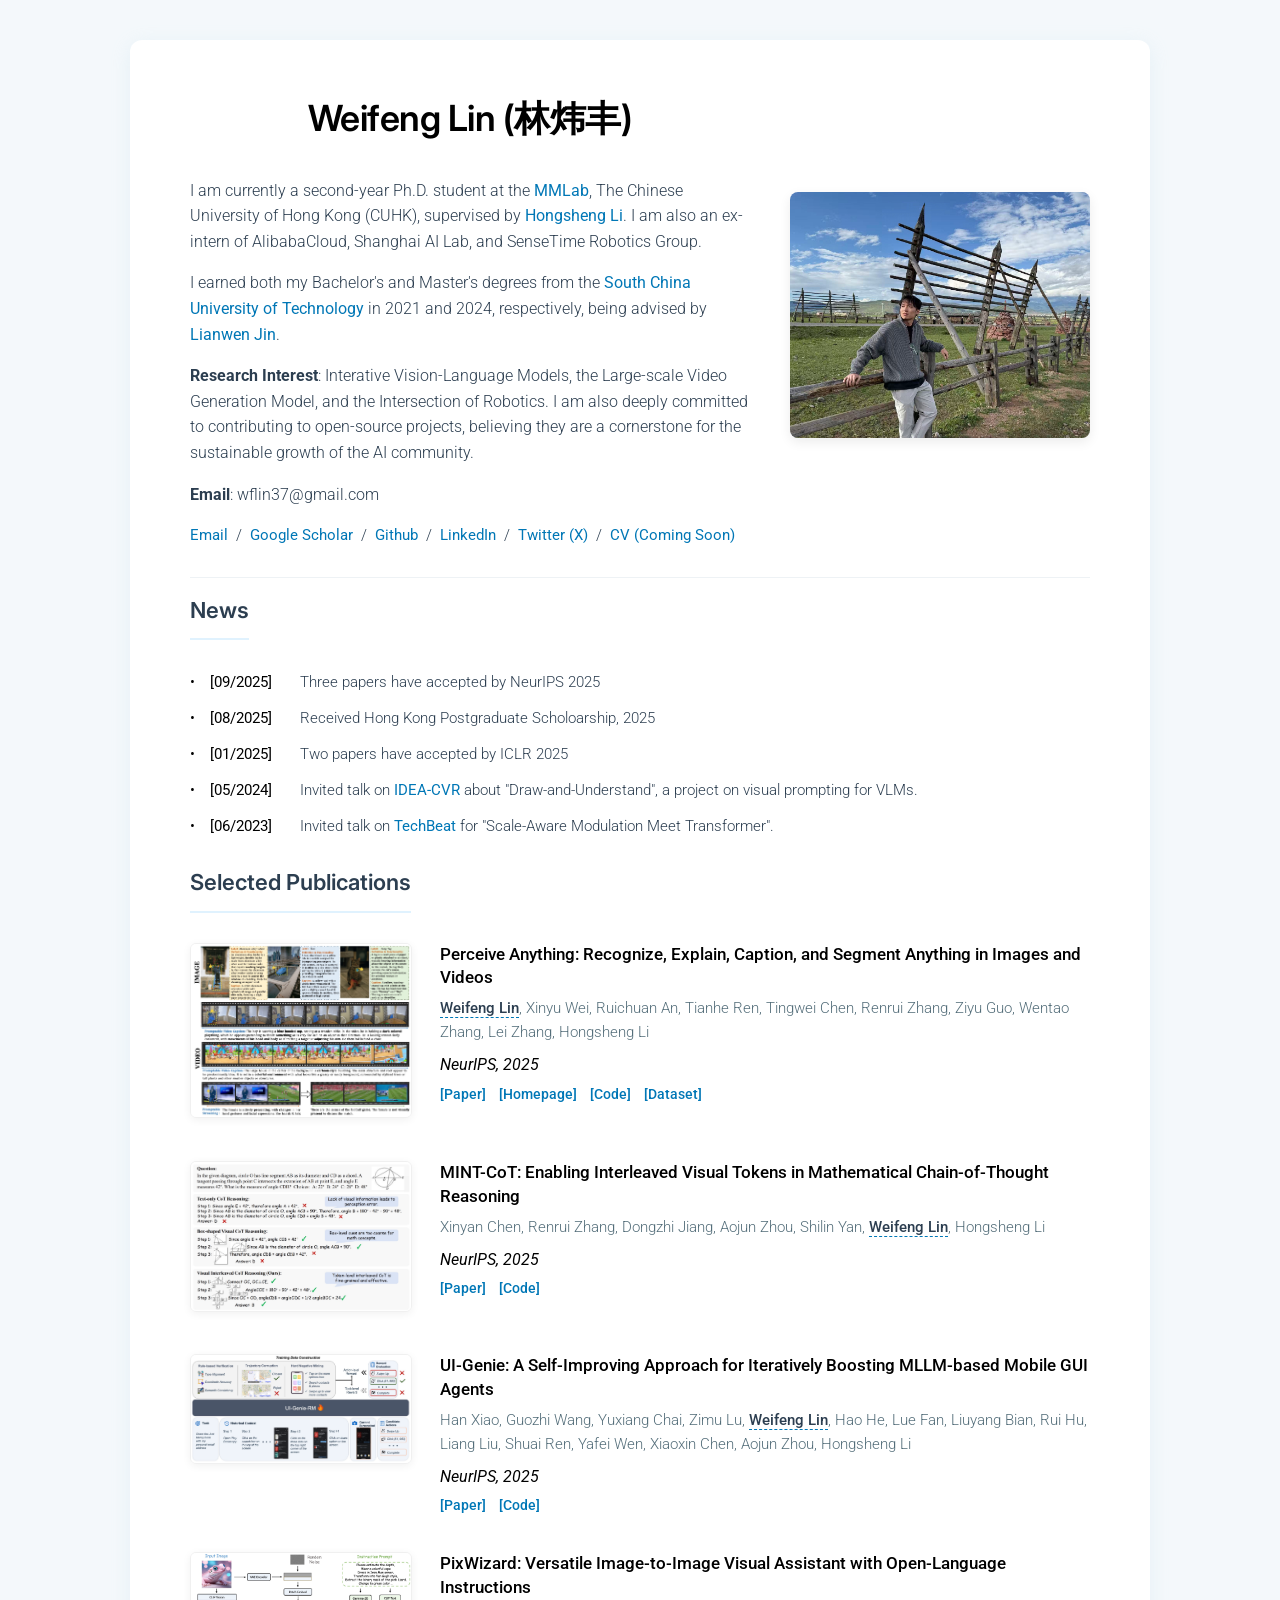
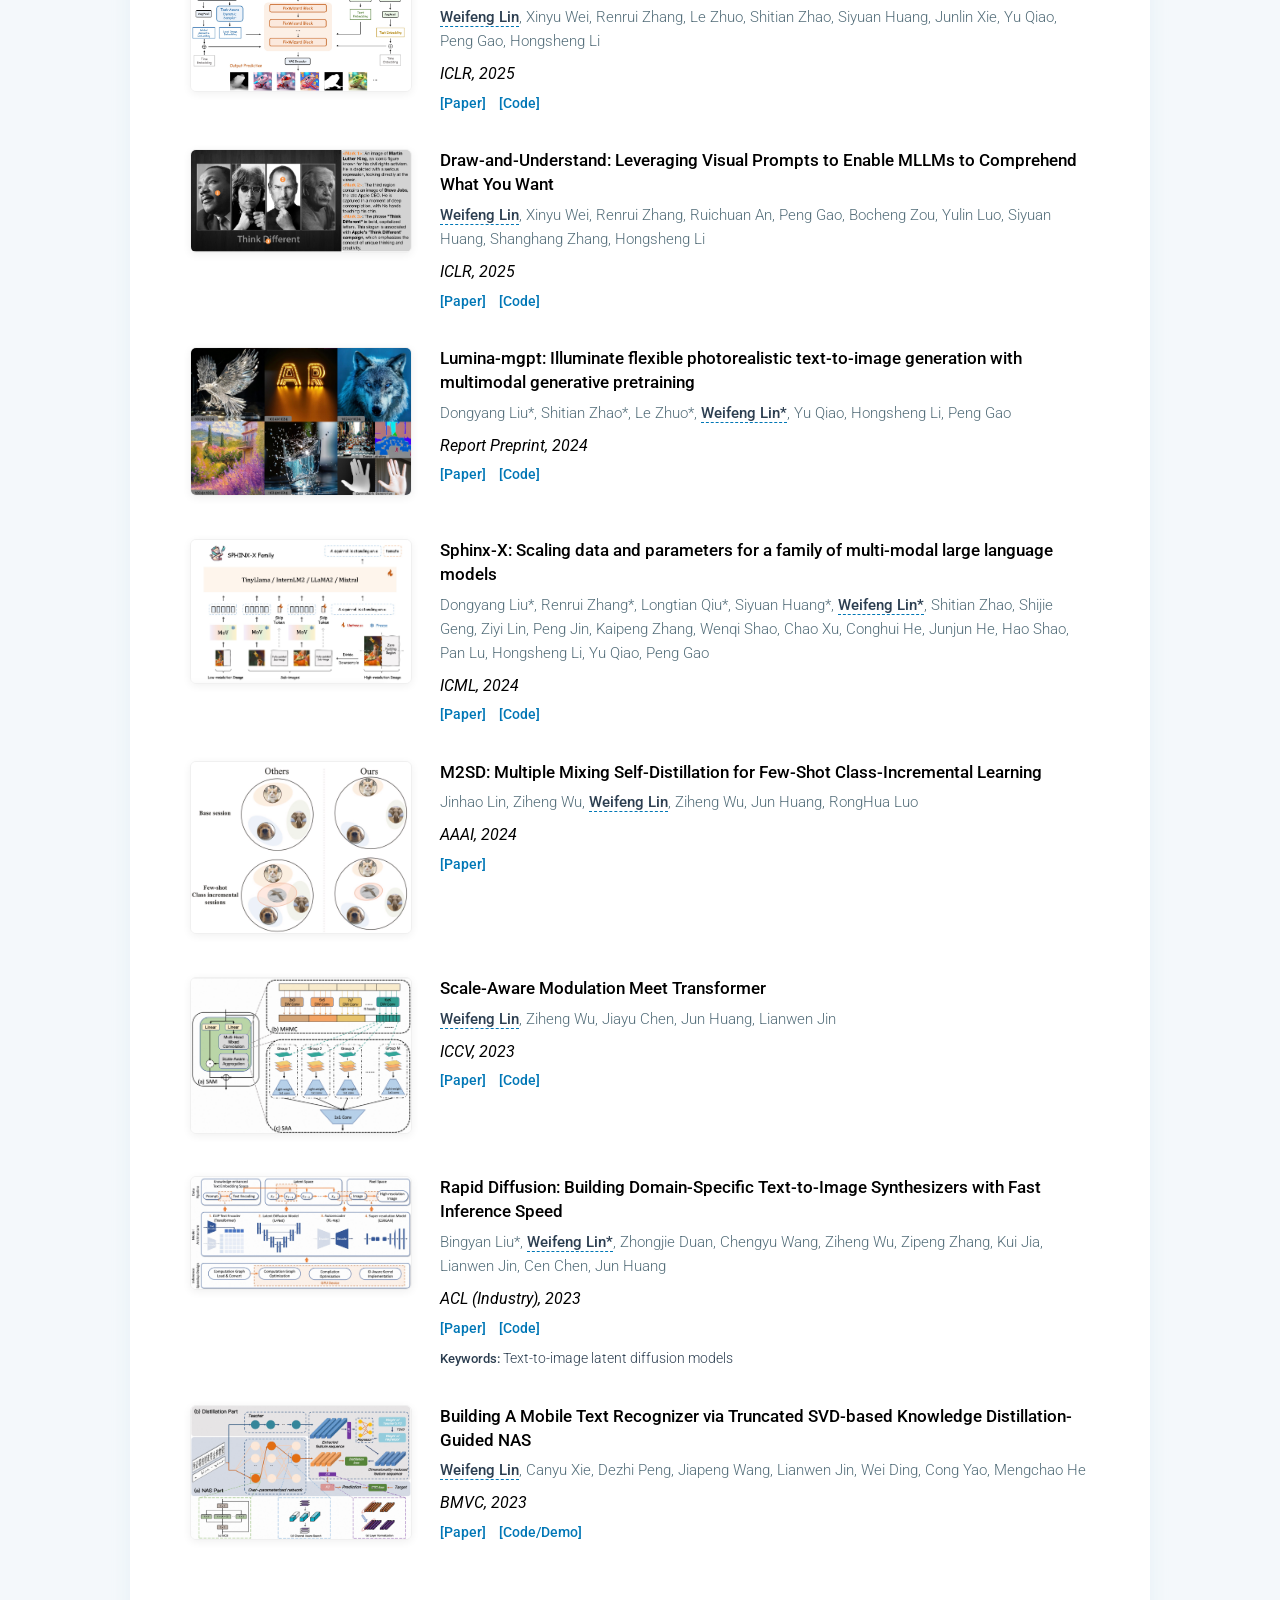
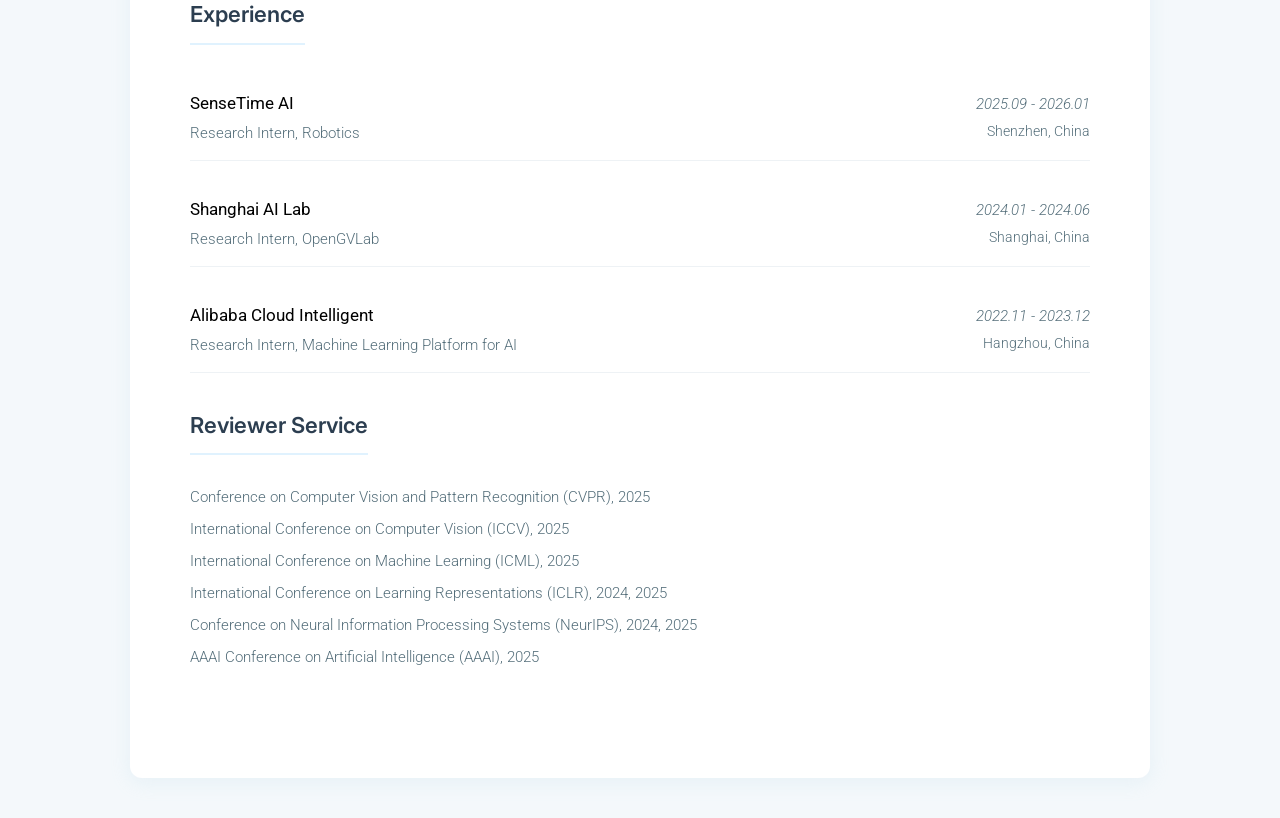
==== index.html @ 8c9ad5ca "Update index.html" ====
<!DOCTYPE html>
<html lang="en">
<head>
  <meta http-equiv="Content-Type" content="text/html; charset=UTF-8">
  <title>Weifeng Lin | Home</title>
  
  <meta name="viewport" content="width=device-width, initial-scale=1.0">
  <meta name="description" content="Weifeng Lin's Homepage">
  
  <link rel="preconnect" href="https://fonts.googleapis.com">
  <link rel="preconnect" href="https://fonts.gstatic.com" crossorigin>
  <link href="https://fonts.googleapis.com/css2?family=Inter:wght@400;500;600&family=Roboto:wght@300;400;500;700&display=swap" rel="stylesheet">

  <style type="text/css">
    :root {
      --bg-color: #f4f8fb;        /* 极淡的蓝灰色背景，像淡淡的云 */
      --card-bg: #ffffff;         /* 纯白内容卡片 */
      --text-main: #2c3e50;       /* 深蓝灰，比纯黑更自然 */
      --text-secondary: #546e7a;  /* 次级文字颜色 */
      --accent-color: #0077b6;    /* 天蓝色，用于链接和强调 */
      --accent-hover: #023e8a;    /* 深海蓝，用于悬停 */
      --shadow-light: 0 4px 20px rgba(173, 216, 230, 0.2); /* 淡淡的蓝色阴影 */
    }

    /* --- 基础重置 --- */
    body {
      font-family: 'Roboto', sans-serif;
      background-color: var(--bg-color);
      color: var(--text-main);
      margin: 0;
      padding: 40px 20px;
      line-height: 1.6;
      font-size: 16px;
      font-weight: 300;
    }

    a {
      color: var(--accent-color);
      text-decoration: none;
      transition: color 0.2s ease;
      font-weight: 400;
    }

    a:hover {
      color: var(--accent-hover);
      text-decoration: underline;
    }

    /* --- 容器 --- */
    .container {
      max-width: 900px;
      margin: 0 auto;
      background-color: var(--card-bg);
      padding: 50px 60px;
      border-radius: 12px;
      box-shadow: var(--shadow-light);
    }

    /* --- 头部简介 (Profile) --- */
    .profile-section {
      display: flex;
      align-items: center;
      gap: 40px;
      margin-bottom: 0px;
      border-bottom: 1px solid #eef2f5;
      padding-bottom: 30px;
    }

    .profile-text {
      flex: 1;
    }

    .name-title {
      font-family: 'Inter', sans-serif;
      font-size: 36px;
      font-weight: 600;
      color: #000;
      margin-bottom: 10px;
      letter-spacing: -0.5px;
    }

    .profile-photo-container {
      width: 300px;
      flex-shrink: 0;
    }

    .profile-photo {
      width: 100%;
      border-radius: 8px; /* 轻微圆角 */
      box-shadow: 0 4px 12px rgba(0,0,0,0.08);
      transition: transform 0.3s ease;
    }

    .profile-photo:hover {
      transform: scale(1.02);
    }

    .contact-links {
      margin-top: 15px;
      font-size: 15px;
    }

    /* --- 章节标题 --- */
    .section-title {
      font-family: 'Inter', sans-serif;
      font-size: 22px;
      font-weight: 600;
      color: var(--text-main);
      margin-top: 15px;
      margin-bottom: 30px;
      padding-bottom: 10px;
      border-bottom: 2px solid #e0f2fe; /* 浅蓝色下划线 */
      display: inline-block;
    }

    /* --- 论文列表样式 --- */
    .paper-item {
      display: flex;
      gap: 30px;
      margin-bottom: 35px;
      animation: fadeIn 0.8s ease;
    }

    .paper-img-container {
      width: 220px;
      flex-shrink: 0;
      position: relative;
    }

    .paper-img {
      width: 100%;
      border-radius: 6px;
      box-shadow: 0 2px 8px rgba(0,0,0,0.06);
      transition: transform 0.2s ease, box-shadow 0.2s ease;
      border: 1px solid #f0f0f0;
    }

    .paper-item:hover .paper-img {
      transform: translateY(-3px);
      box-shadow: 0 6px 15px rgba(0,119,182, 0.15); /* 悬停时泛起蓝光 */
    }

    .paper-text {
      flex: 1;
    }

    .paper-title {
      font-size: 17px;
      font-weight: 500;
      color: #000;
      display: block;
      line-height: 1.4;
      margin-bottom: 6px;
    }
    
    .paper-title:hover {
      color: var(--accent-color);
      text-decoration: none;
    }

    .authors {
      font-size: 15px;
      color: var(--text-secondary);
      margin-bottom: 8px;
    }

    .me {
      font-weight: 500;
      color: var(--text-main);
      border-bottom: 1px dashed var(--accent-color);
    }

    .venue {
      font-style: italic;
      color: #000;
      font-weight: 400;
    }

    .tag-row {
      margin-top: 8px;
      font-size: 14px;
    }

    .links-row {
      margin-top: 5px;
      font-size: 14px;
    }
    
    .links-row a {
        margin-right: 10px;
        font-weight: 500;
    }

    .keyword-label {
      font-weight: 500;
      color: var(--text-main);
      font-size: 13px;
    }

    /* --- Experience 板块样式 --- */
    .experience-item {
      display: flex;
      justify-content: space-between;
      align-items: center;
      margin-bottom: 20px;
      padding: 15px 0;
      border-bottom: 1px solid #eef2f5;
      animation: fadeIn 0.8s ease;
    }

    .experience-item:last-of-type {
      border-bottom: none;
    }

    .experience-left {
      flex: 1;
    }

    .experience-title {
      font-size: 17px;
      font-weight: 600;
      color: #000;
      margin-bottom: 4px;
    }

    .experience-title a {
      color: #000;
      text-decoration: none;
      transition: color 0.2s ease;
    }

    .experience-title a:hover {
      color: var(--accent-color);
    }

    .experience-content {
      font-size: 15px;
      color: var(--text-secondary);
    }

    .experience-right {
      text-align: right;
      white-space: nowrap;
      margin-left: 20px;
    }

    .experience-time {
      font-size: 15px;
      color: var(--text-secondary);
      font-style: italic;
      margin-bottom: 4px;
    }

    .experience-location {
      font-size: 14px;
      color: var(--text-secondary);
    }

    /* --- Reviewer Service 板块样式 --- */
    .reviewer-item {
      font-size: 15px;
      color: var(--text-secondary);
      margin-bottom: 8px;
      line-height: 1.6;
    }

    /* --- News 板块样式 --- */
    .news-list {
      list-style: none; /* 去掉默认样式 */
      padding-left: 0;
      margin: 0;
    }
    
    .news-item {
      display: flex;
      margin-bottom: 12px;
      font-size: 15px;
      padding-left: 20px;
      position: relative;
    }
    
    .news-item::before {
      content: "•";
      position: absolute;
      left: 0;
      color: #000;
    }

    .news-date {
      font-weight: 400;
      color: #000;
      min-width: 90px;
      flex-shrink: 0;
    }
    
    .news-content {
      color: var(--text-main);
    }

    /* --- 移动端适配 --- */
    @media (max-width: 768px) {
      body { padding: 10px; }
      .container { padding: 30px 20px; }
      .profile-section { flex-direction: column-reverse; text-align: center; }
      .profile-photo-container { width: 160px; margin: 0 auto; }
      .paper-item { flex-direction: column; gap: 15px; }
      .paper-img-container { width: 100%; max-width: 300px; }
    }

    /* --- 简单的淡入动画 --- */
    @keyframes fadeIn {
      from { opacity: 0; transform: translateY(10px); }
      to { opacity: 1; transform: translateY(0); }
    }

    /* Clustrmaps 居中 */
    .map-container {
      margin-top: 60px;
      text-align: center;
      opacity: 0.8;
      filter: grayscale(20%);
      transition: filter 0.3s;
    }
    .map-container:hover {
      filter: grayscale(0%);
    }
  </style>
</head>

<body>

<div class="container">

  <div class="profile-section">
    <div class="profile-text">
      <div style="text-align: center; margin-bottom: 30px;">
        <div class="name-title">Weifeng Lin (林炜丰)</div>
      </div>
      <p>
        I am currently a second-year Ph.D. student at the <a href="http://mmlab.ie.cuhk.edu.hk/">MMLab</a>, The Chinese University of Hong Kong (CUHK), supervised by <a href="https://www.ee.cuhk.edu.hk/~hsli/">Hongsheng Li</a>. I am also an ex-intern of AlibabaCloud, Shanghai AI Lab, and SenseTime Robotics Group. 
      </p>
      <p>
        I earned both my Bachelor's and Master's degrees from the <a href="https://www.scut.edu.cn/en//">South China University of Technology</a> in 2021 and 2024, respectively, being advised by <a href="http://www.dlvc-lab.net/lianwen/">Lianwen Jin</a>.
      </p>
      <p>
        <b>Research Interest</b>: Interative Vision-Language Models, the Large-scale Video Generation Model, and the Intersection of Robotics.
        I am also deeply committed to contributing to open-source projects, believing they are a cornerstone for the sustainable growth of the AI community.
      </p>

      <p>
        <b>Email</b>: wflin37@gmail.com
      </p>
      
      <div class="contact-links">
        <a href="mailto:wflin37@gmail.com">Email</a> &nbsp;/&nbsp;
        <a href="https://scholar.google.com/citations?user=8iCZxIAAAAAJ">Google Scholar</a> &nbsp;/&nbsp;
        <a href="https://github.com/Afeng-x">Github</a> &nbsp;/&nbsp;
        <a href="https://www.linkedin.com/in/weifeng-lin-1a76783a8/">LinkedIn</a> &nbsp;/&nbsp;
        <a href="https://x.com/WeifengLin_07">Twitter (X)</a> &nbsp;/&nbsp;
        <a href="#">CV (Coming Soon)</a>
      </div>
    </div>
    
    <div class="profile-photo-container">
      <img src="images/avater.jpg" alt="Weifeng Lin" class="profile-photo">
    </div>
  </div>


  <div class="section-title">News</div>
  
  <ul class="news-list">
    <li class="news-item">
      <span class="news-date">[09/2025]</span>
      <span class="news-content">Three papers have accepted by NeurIPS 2025</span>
    </li>
    <li class="news-item">
      <span class="news-date">[08/2025]</span>
      <span class="news-content">Received Hong Kong Postgraduate Scholoarship, 2025</span>
    </li>
    <li class="news-item">
      <span class="news-date">[01/2025]</span>
      <span class="news-content">Two papers have accepted by ICLR 2025</span>
    </li>
    <li class="news-item">
      <span class="news-date">[05/2024]</span>
      <span class="news-content">Invited talk on <a href="https://www.idea.edu.cn/">IDEA-CVR</a> about "Draw-and-Understand", a project on visual prompting for VLMs.</span>
    </li>
    <li class="news-item">
      <span class="news-date">[06/2023]</span>
      <span class="news-content">Invited talk on <a href="https://www.techbeat.net/">TechBeat</a> for "Scale-Aware Modulation Meet Transformer".</span>
    </li>
  </ul>

  <div class="section-title">Selected Publications</div>

  <div class="paper-item">
    <div class="paper-img-container">
      <img src="images/pam.jpg" alt="PAM" class="paper-img">
    </div>
    <div class="paper-text">
      <a href="https://arxiv.org/abs/2506.05302" class="paper-title">Perceive Anything: Recognize, Explain, Caption, and Segment Anything in Images and Videos</a>
      <div class="authors">
        <span class="me">Weifeng Lin</span>, Xinyu Wei, Ruichuan An, Tianhe Ren, Tingwei Chen, Renrui Zhang, Ziyu Guo, Wentao Zhang, Lei Zhang, Hongsheng Li
      </div>
      <div class="venue">NeurIPS, 2025</div>
      <div class="links-row">
        <a href="https://arxiv.org/abs/2506.05302">[Paper]</a>
        <a href="https://perceive-anything.github.io/">[Homepage]</a>
        <a href="https://github.com/Perceive-Anything/PAM">[Code]</a>
        <a href="https://huggingface.co/datasets/Perceive-Anything/PAM-data">[Dataset]</a>
      </div>
    </div>
  </div>

  <div class="paper-item">
    <div class="paper-img-container">
      <img src="images/mini-cot.jpg" alt="MINT-CoT" class="paper-img">
    </div>
    <div class="paper-text">
      <a href="https://arxiv.org/pdf/2506.05331" class="paper-title">MINT-CoT: Enabling Interleaved Visual Tokens in Mathematical Chain-of-Thought Reasoning</a>
      <div class="authors">
        Xinyan Chen, Renrui Zhang, Dongzhi Jiang, Aojun Zhou, Shilin Yan, <span class="me">Weifeng Lin</span>, Hongsheng Li
      </div>
      <div class="venue">NeurIPS, 2025</div>
      <div class="links-row">
        <a href="https://arxiv.org/pdf/2506.05331">[Paper]</a>
        <a href="https://github.com/xinyan-cxy/MINT-CoT">[Code]</a>
      </div>
    </div>
  </div>

  <div class="paper-item">
    <div class="paper-img-container">
      <img src="images/ui-genie.jpg" alt="UI-Genie" class="paper-img">
    </div>
    <div class="paper-text">
      <a href="https://arxiv.org/pdf/2505.21496" class="paper-title">UI-Genie: A Self-Improving Approach for Iteratively Boosting MLLM-based Mobile GUI Agents</a>
      <div class="authors">
        Han Xiao, Guozhi Wang, Yuxiang Chai, Zimu Lu, <span class="me">Weifeng Lin</span>, Hao He, Lue Fan, Liuyang Bian, Rui Hu, Liang Liu, Shuai Ren, Yafei Wen, Xiaoxin Chen, Aojun Zhou, Hongsheng Li
      </div>
      <div class="venue">NeurIPS, 2025</div>
      <div class="links-row">
        <a href="https://arxiv.org/pdf/2505.21496">[Paper]</a>
        <a href="https://github.com/Euphoria16/UI-Genie">[Code]</a>
      </div>
    </div>
  </div>

  <div class="paper-item">
    <div class="paper-img-container">
      <img src="images/pixwizard.jpg" alt="PixWizard" class="paper-img">
    </div>
    <div class="paper-text">
      <a href="https://arxiv.org/abs/2409.15278" class="paper-title">PixWizard: Versatile Image-to-Image Visual Assistant with Open-Language Instructions</a>
      <div class="authors">
        <span class="me">Weifeng Lin</span>, Xinyu Wei, Renrui Zhang, Le Zhuo, Shitian Zhao, Siyuan Huang, Junlin Xie, Yu Qiao, Peng Gao, Hongsheng Li
      </div>
      <div class="venue">ICLR, 2025</div>
      <div class="links-row">
        <a href="https://arxiv.org/abs/2409.15278">[Paper]</a>
        <a href="https://github.com/AFeng-x/PixWizard">[Code]</a>
      </div>
      <!-- <div class="tag-row">
        <span class="keyword-label">Keywords:</span> Image Generation, Image-to-Image, Visual Assistant
      </div> -->
    </div>
  </div>

  <div class="paper-item">
    <div class="paper-img-container">
      <img src="images/DnU.png" alt="Draw-and-Understand" class="paper-img">
    </div>
    <div class="paper-text">
      <a href="https://arxiv.org/abs/2403.20271" class="paper-title">Draw-and-Understand: Leveraging Visual Prompts to Enable MLLMs to Comprehend What You Want</a>
      <div class="authors">
        <span class="me">Weifeng Lin</span>, Xinyu Wei, Renrui Zhang, Ruichuan An, Peng Gao, Bocheng Zou, Yulin Luo, Siyuan Huang, Shanghang Zhang, Hongsheng Li
      </div>
      <div class="venue">ICLR, 2025</div>
      <div class="links-row">
        <a href="https://arxiv.org/abs/2403.20271">[Paper]</a>
        <a href="https://github.com/AFeng-x/Draw-and-Understand">[Code]</a>
      </div>
      <!-- <div class="tag-row">
        <span class="keyword-label">Keywords:</span> MLLM, Visual prompts
      </div> -->
    </div>
  </div>

  <div class="paper-item">
    <div class="paper-img-container">
      <img src="images/mGPT.jpg" alt="Lumina-mGPT" class="paper-img">
    </div>
    <div class="paper-text">
      <a href="https://arxiv.org/abs/2408.02657" class="paper-title">Lumina-mgpt: Illuminate flexible photorealistic text-to-image generation with multimodal generative pretraining</a>
      <div class="authors">
        Dongyang Liu*, Shitian Zhao*, Le Zhuo*, <span class="me">Weifeng Lin*</span>, Yu Qiao, Hongsheng Li, Peng Gao
      </div>
      <div class="venue">Report Preprint, 2024</div>
      <div class="links-row">
        <a href="https://arxiv.org/abs/2408.02657">[Paper]</a>
        <a href="https://github.com/Alpha-VLLM/Lumina-mGPT">[Code]</a>
      </div>
    </div>
  </div>

  <div class="paper-item">
    <div class="paper-img-container">
      <img src="images/sphinx.jpg" alt="Sphinx-x" class="paper-img">
    </div>
    <div class="paper-text">
      <a href="#" class="paper-title">Sphinx-X: Scaling data and parameters for a family of multi-modal large language models</a>
      <div class="authors">
        Dongyang Liu*, Renrui Zhang*, Longtian Qiu*, Siyuan Huang*, <span class="me">Weifeng Lin*</span>, Shitian Zhao, Shijie Geng, Ziyi Lin, Peng Jin, Kaipeng Zhang, Wenqi Shao, Chao Xu, Conghui He, Junjun He, Hao Shao, Pan Lu, Hongsheng Li, Yu Qiao, Peng Gao
      </div>
      <div class="venue">ICML, 2024</div>
      <div class="links-row">
        <a href="https://arxiv.org/pdf/2402.05935">[Paper]</a>
        <a href="https://github.com/Alpha-VLLM/LLaMA2-Accessory">[Code]</a>
      </div>
    </div>
  </div>

  <div class="paper-item">
    <div class="paper-img-container">
      <img src="images/M2SD.jpg" alt="M2SD" class="paper-img">
    </div>
    <div class="paper-text">
      <a href="https://ojs.aaai.org/index.php/AAAI/article/view/28129" class="paper-title">M2SD: Multiple Mixing Self-Distillation for Few-Shot Class-Incremental Learning</a>
      <div class="authors">
        Jinhao Lin, Ziheng Wu, <span class="me">Weifeng Lin</span>, Ziheng Wu, Jun Huang, RongHua Luo
      </div>
      <div class="venue">AAAI, 2024</div>
      <div class="links-row">
        <a href="https://ojs.aaai.org/index.php/AAAI/article/view/28129">[Paper]</a>
      </div>
    </div>
  </div>

  <div class="paper-item">
    <div class="paper-img-container">
      <img src="images/smt.jpg" alt="SMT" class="paper-img">
    </div>
    <div class="paper-text">
      <a href="https://arxiv.org/abs/2307.08579" class="paper-title">Scale-Aware Modulation Meet Transformer</a>
      <div class="authors">
        <span class="me">Weifeng Lin</span>, Ziheng Wu, Jiayu Chen, Jun Huang, Lianwen Jin
      </div>
      <div class="venue">ICCV, 2023</div>
      <div class="links-row">
        <a href="https://arxiv.org/abs/2307.08579">[Paper]</a>
        <a href="https://github.com/AFeng-x/SMT">[Code]</a>
      </div>
    </div>
  </div>


  <div class="paper-item">
    <div class="paper-img-container">
      <img src="images/rapid_diff.jpg" alt="Rapid Diffusion" class="paper-img">
    </div>
    <div class="paper-text">
      <a href="https://aclanthology.org/2023.acl-industry.28.pdf" class="paper-title">Rapid Diffusion: Building Domain-Specific Text-to-Image Synthesizers with Fast Inference Speed</a>
      <div class="authors">
        Bingyan Liu*, <span class="me">Weifeng Lin*</span>, Zhongjie Duan, Chengyu Wang, Ziheng Wu, Zipeng Zhang, Kui Jia, Lianwen Jin, Cen Chen, Jun Huang
      </div>
      <div class="venue">ACL (Industry), 2023</div>
      <div class="links-row">
        <a href="https://aclanthology.org/2023.acl-industry.28.pdf">[Paper]</a>
        <a href="https://github.com/alibaba/EasyNLP">[Code]</a>
      </div>
      <div class="tag-row">
        <span class="keyword-label">Keywords:</span> Text-to-image latent diffusion models
      </div>
    </div>
  </div>

  <div class="paper-item">
    <div class="paper-img-container">
      <img src="images/mobile-NAS.jpg" alt="Mobile NAS" class="paper-img">
    </div>
    <div class="paper-text">
      <a href="https://papers.bmvc2023.org/0375.pdf" class="paper-title">Building A Mobile Text Recognizer via Truncated SVD-based Knowledge Distillation-Guided NAS</a>
      <div class="authors">
        <span class="me">Weifeng Lin</span>, Canyu Xie, Dezhi Peng, Jiapeng Wang, Lianwen Jin, Wei Ding, Cong Yao, Mengchao He
      </div>
      <div class="venue">BMVC, 2023</div>
      <div class="links-row">
        <a href="https://papers.bmvc2023.org/0375.pdf">[Paper]</a>
        <a href="https://github.com/AlibabaResearch/AdvancedLiterateMachinery/tree/main/OCR/LiteWeightOCR">[Code/Demo]</a>
      </div>
    </div>
  </div>


  <div class="section-title">Experience</div>

  <div class="experience-item">
    <div class="experience-left">
      <div class="experience-title">
        <a href="http://opengvlab.shlab.org.cn/">SenseTime AI</a>
      </div>
      <div class="experience-content">Research Intern, Robotics</div>
    </div>
    <div class="experience-right">
      <div class="experience-time">2025.09 - 2026.01</div>
      <div class="experience-location">Shenzhen, China</div>
    </div>
  </div>

  <div class="experience-item">
    <div class="experience-left">
      <div class="experience-title">
        <a href="http://opengvlab.shlab.org.cn/">Shanghai AI Lab</a>
      </div>
      <div class="experience-content">Research Intern, OpenGVLab</div>
    </div>
    <div class="experience-right">
      <div class="experience-time">2024.01 - 2024.06</div>
      <div class="experience-location">Shanghai, China</div>
    </div>
  </div>

  <div class="experience-item">
    <div class="experience-left">
      <div class="experience-title">
        <a href="https://www.alibabacloud.com/">Alibaba Cloud Intelligent</a>
      </div>
      <div class="experience-content">Research Intern, Machine Learning Platform for AI</div>
    </div>
    <div class="experience-right">
      <div class="experience-time">2022.11 - 2023.12</div>
      <div class="experience-location">Hangzhou, China</div>
    </div>
  </div>

  <div class="section-title">Reviewer Service</div>

  <div class="reviewer-item">Conference on Computer Vision and Pattern Recognition (CVPR), 2025</div>
  <div class="reviewer-item">International Conference on Computer Vision (ICCV), 2025</div>
  <div class="reviewer-item">International Conference on Machine Learning (ICML), 2025</div>
  <div class="reviewer-item">International Conference on Learning Representations (ICLR), 2024, 2025</div>
  <div class="reviewer-item">Conference on Neural Information Processing Systems (NeurIPS), 2024, 2025</div>
  <div class="reviewer-item">AAAI Conference on Artificial Intelligence (AAAI), 2025</div>


  <table width="40%" align="center" border="0" cellspacing="0" cellpadding="20">
  <tbody>
      <tr>
          <td style="padding:0px">
              <br>
              <br>
              <div>
                  <script type="text/javascript" id="clustrmaps" src="//clustrmaps.com/map_v2.js?d=gzI78MmzjdOQhrEkjeJUcGdUz4a4UjLApSkUMCKymig&cl=ffffff&w=a"></script>
              </div>
          </td>
      </tr>
  </tbody>
</table>

  <!-- <div class="map-container">
    <p style="font-size: 13px; color: #aaa;">
      Template adapted from <a href="https://jonbarron.info/" style="color:#aaa; text-decoration: underline;">here</a>.
    </p>
  </div> -->

</div>

</body>
</html>
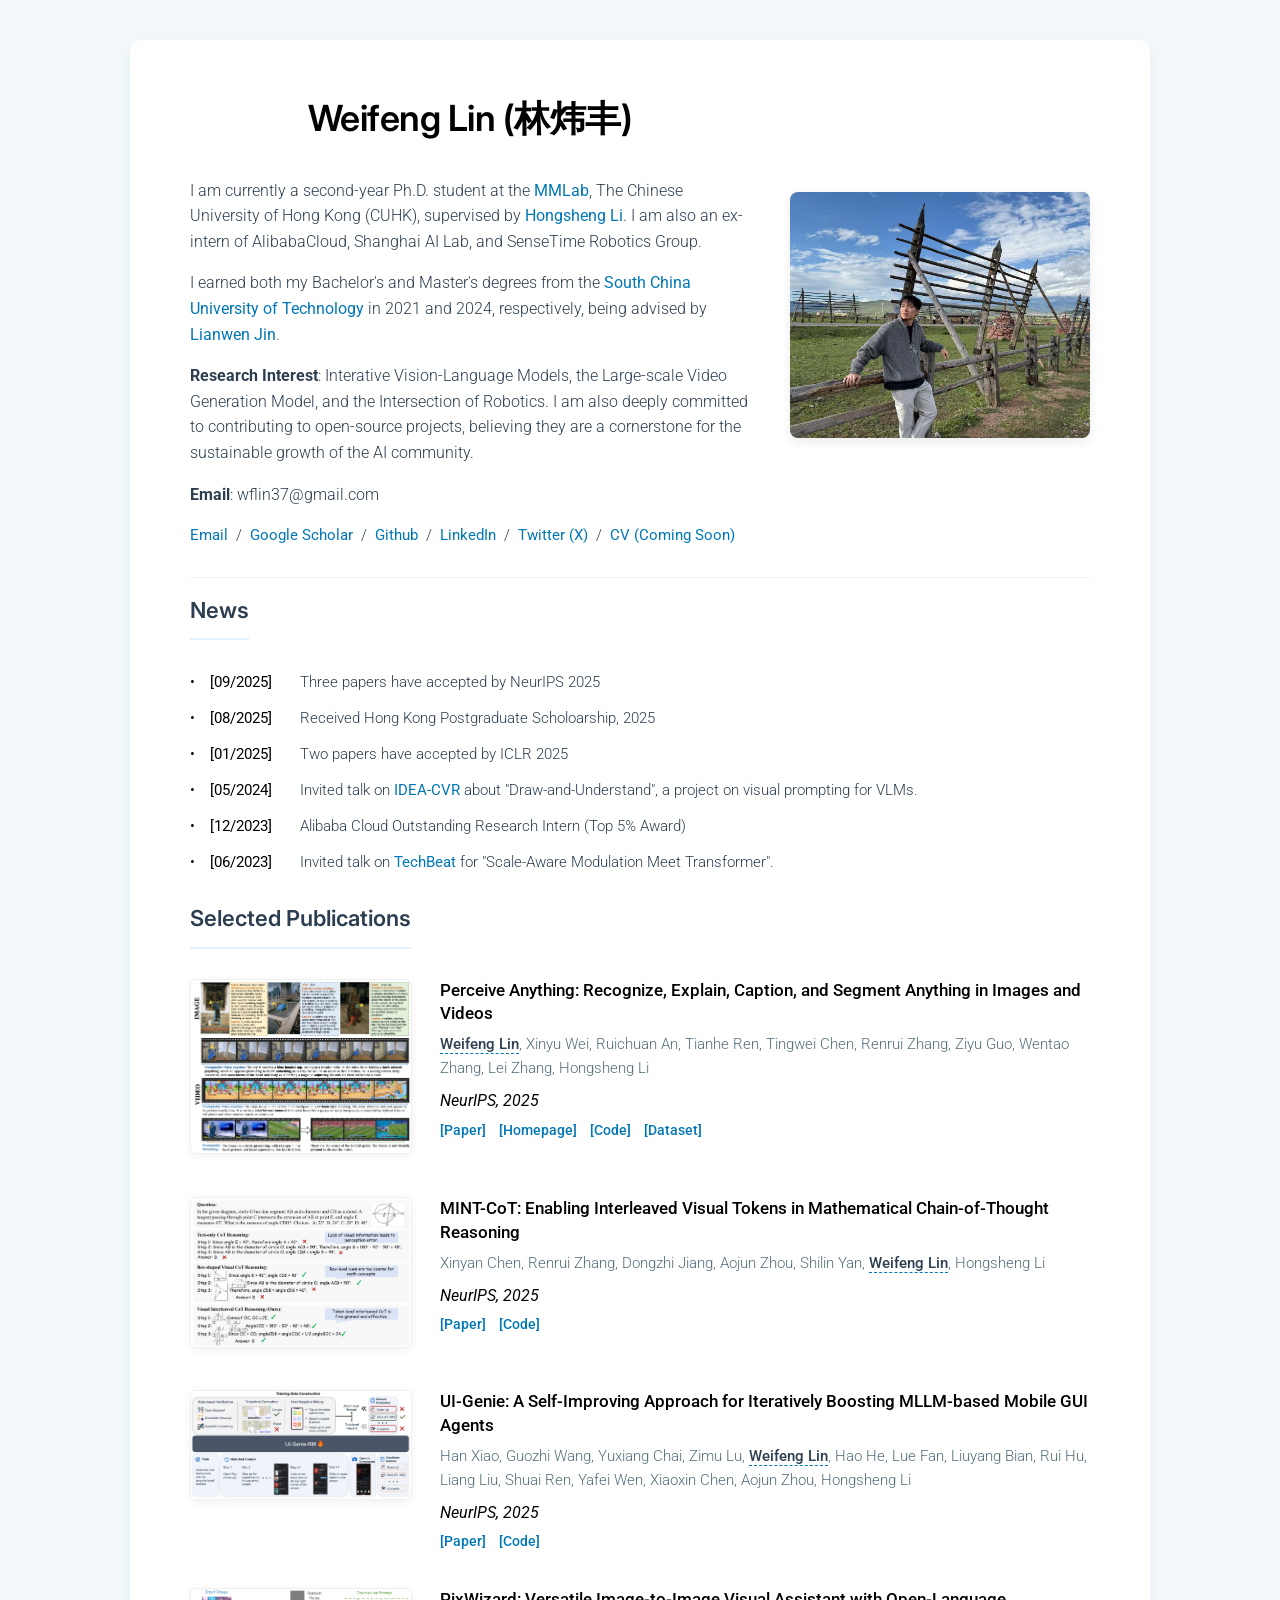
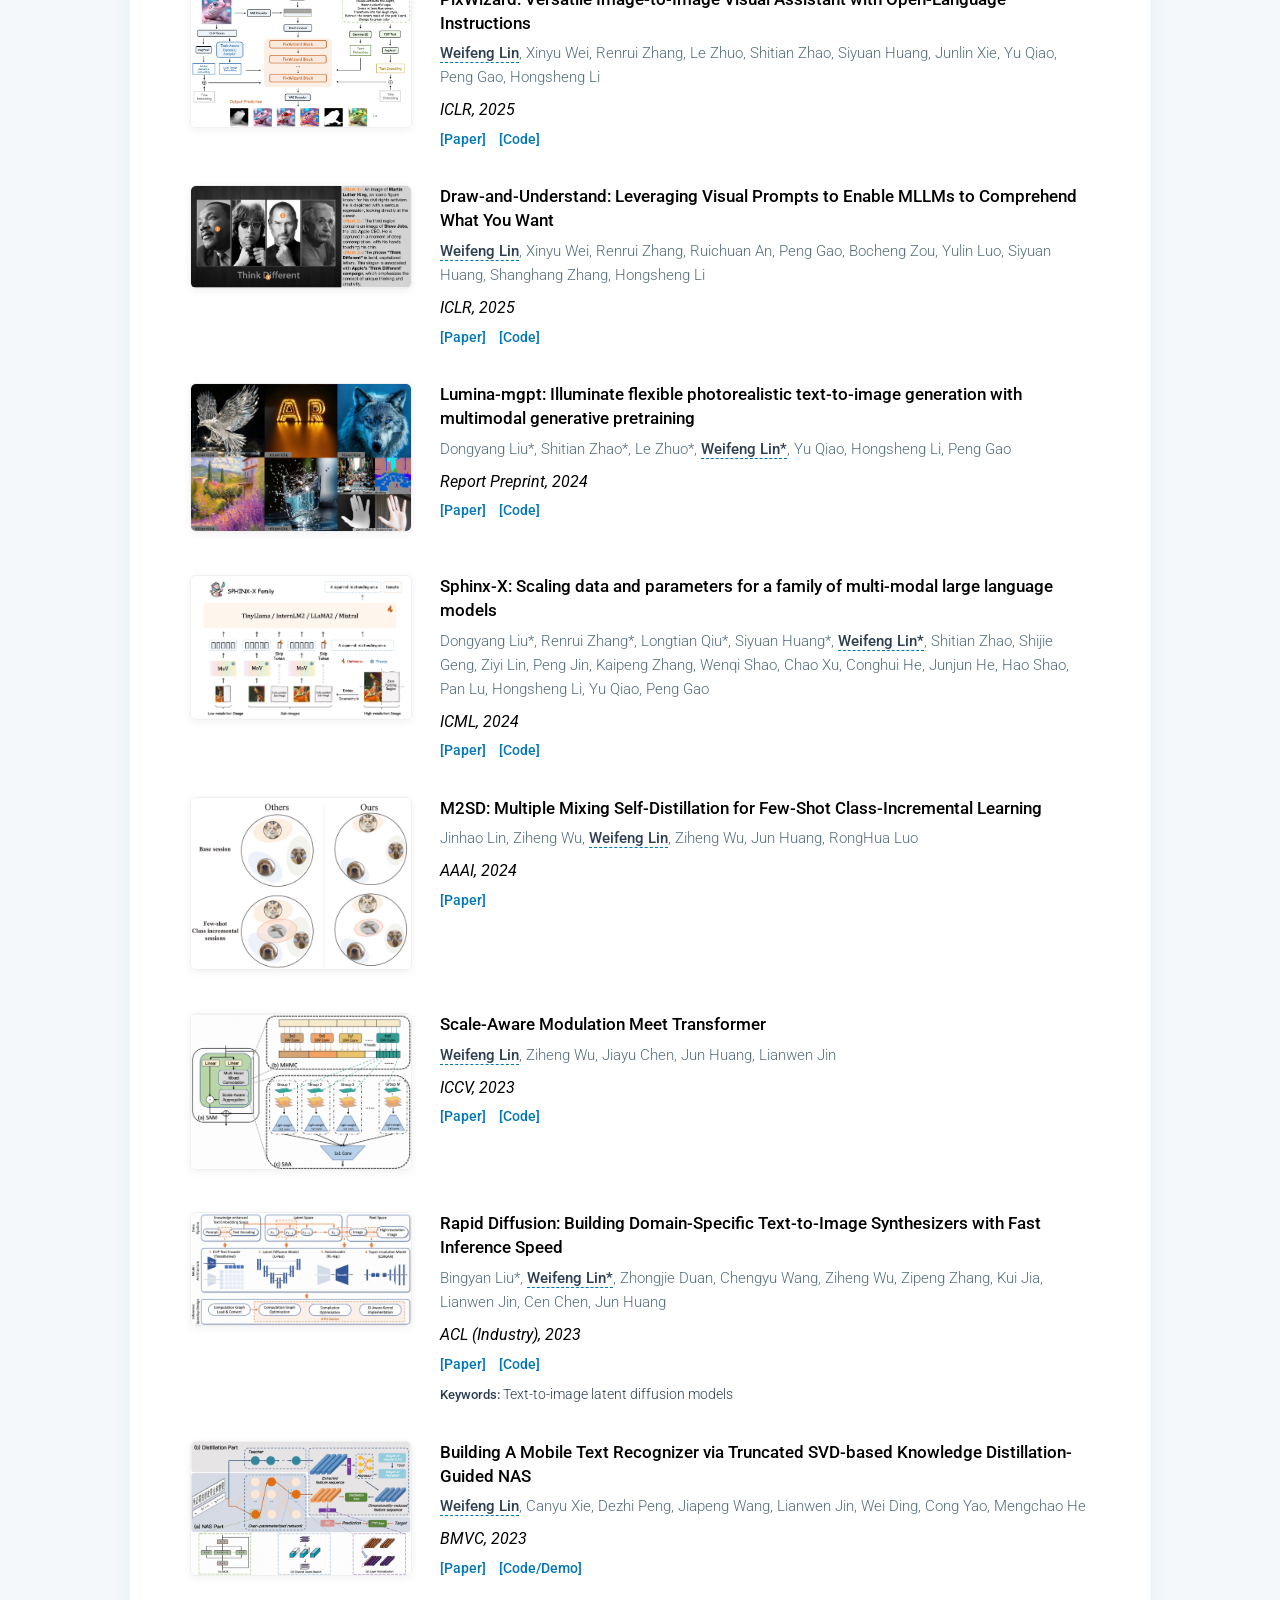
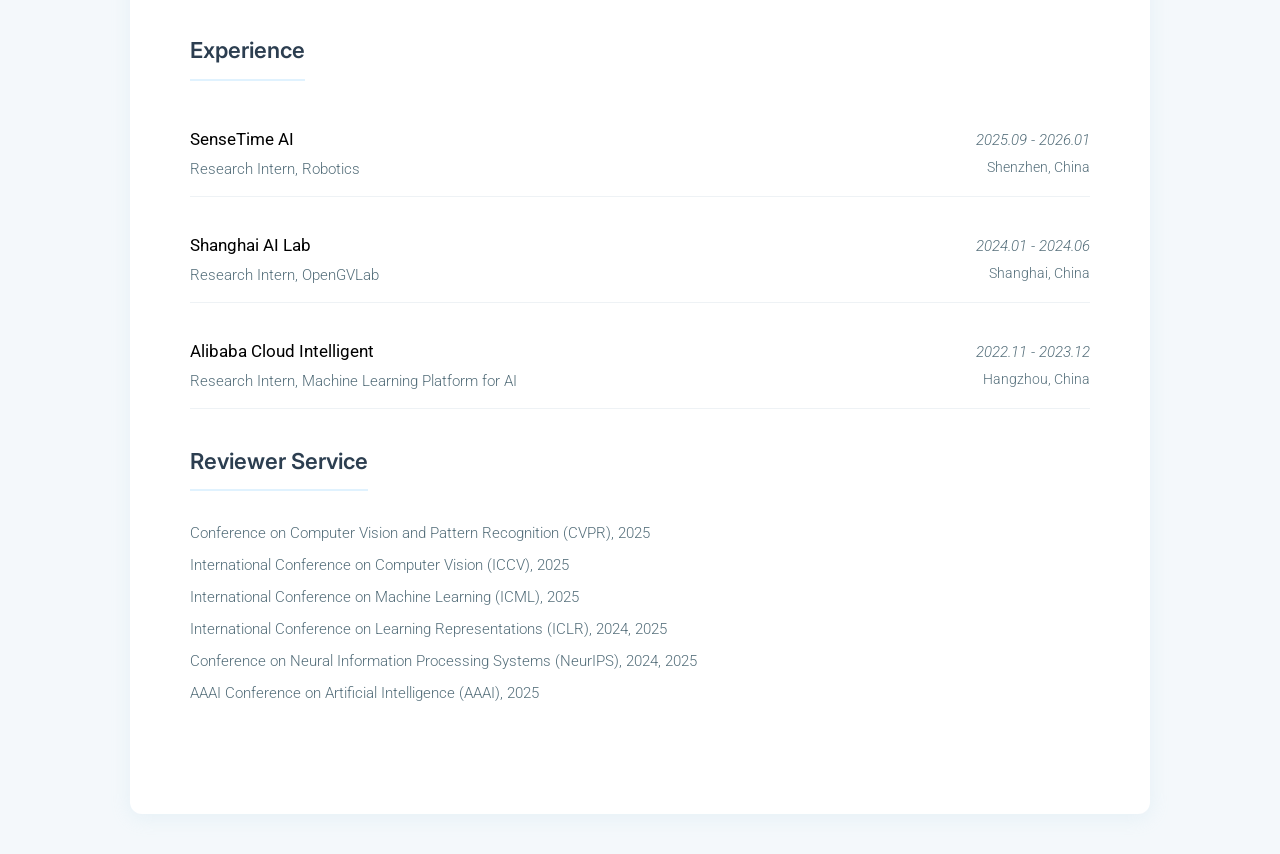
==== commit 1998c07c: "Update index.html" ====
--- a/index.html
+++ b/index.html
@@ -387,6 +387,10 @@
       <span class="news-content">Invited talk on <a href="https://www.idea.edu.cn/">IDEA-CVR</a> about "Draw-and-Understand", a project on visual prompting for VLMs.</span>
     </li>
     <li class="news-item">
+      <span class="news-date">[12/2023]</span>
+      <span class="news-content">Alibaba Cloud Outstanding Research Intern (Top 5% Award)</span>
+    </li>
+    <li class="news-item">
       <span class="news-date">[06/2023]</span>
       <span class="news-content">Invited talk on <a href="https://www.techbeat.net/">TechBeat</a> for "Scale-Aware Modulation Meet Transformer".</span>
     </li>
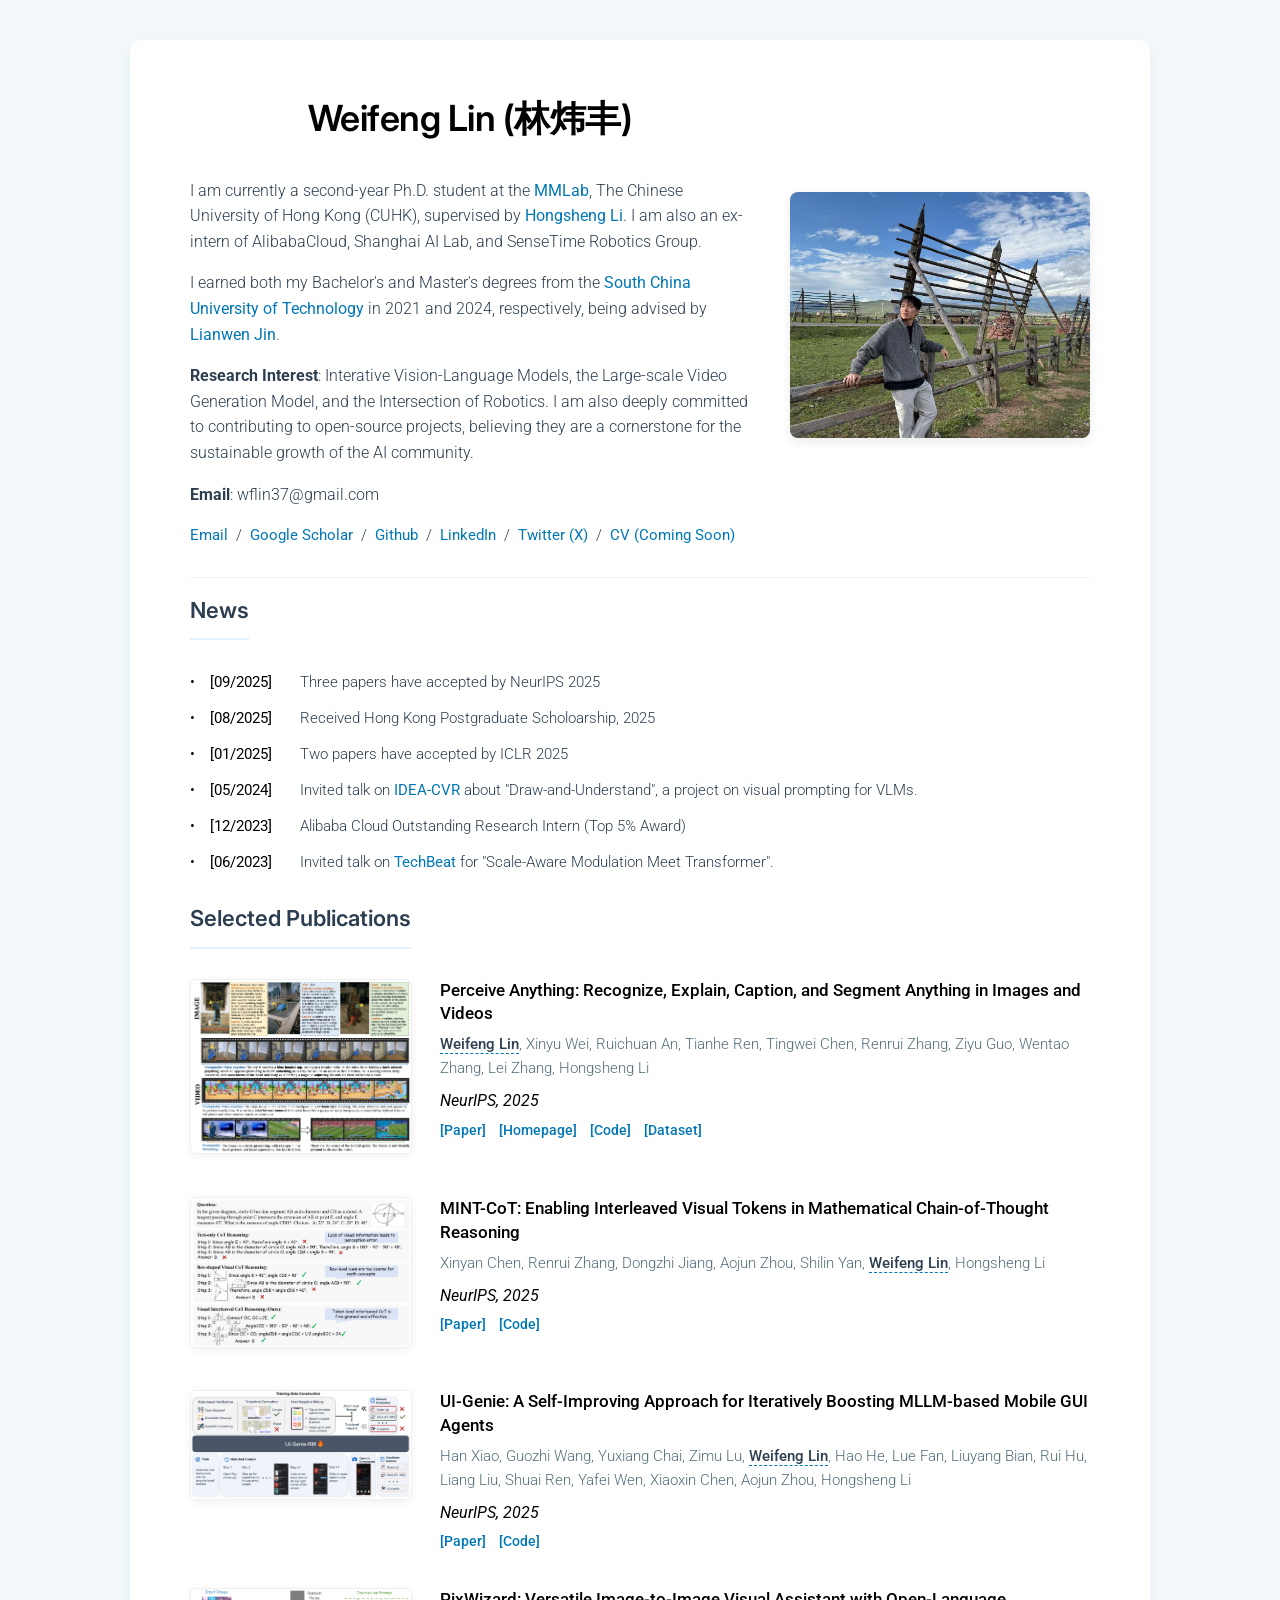
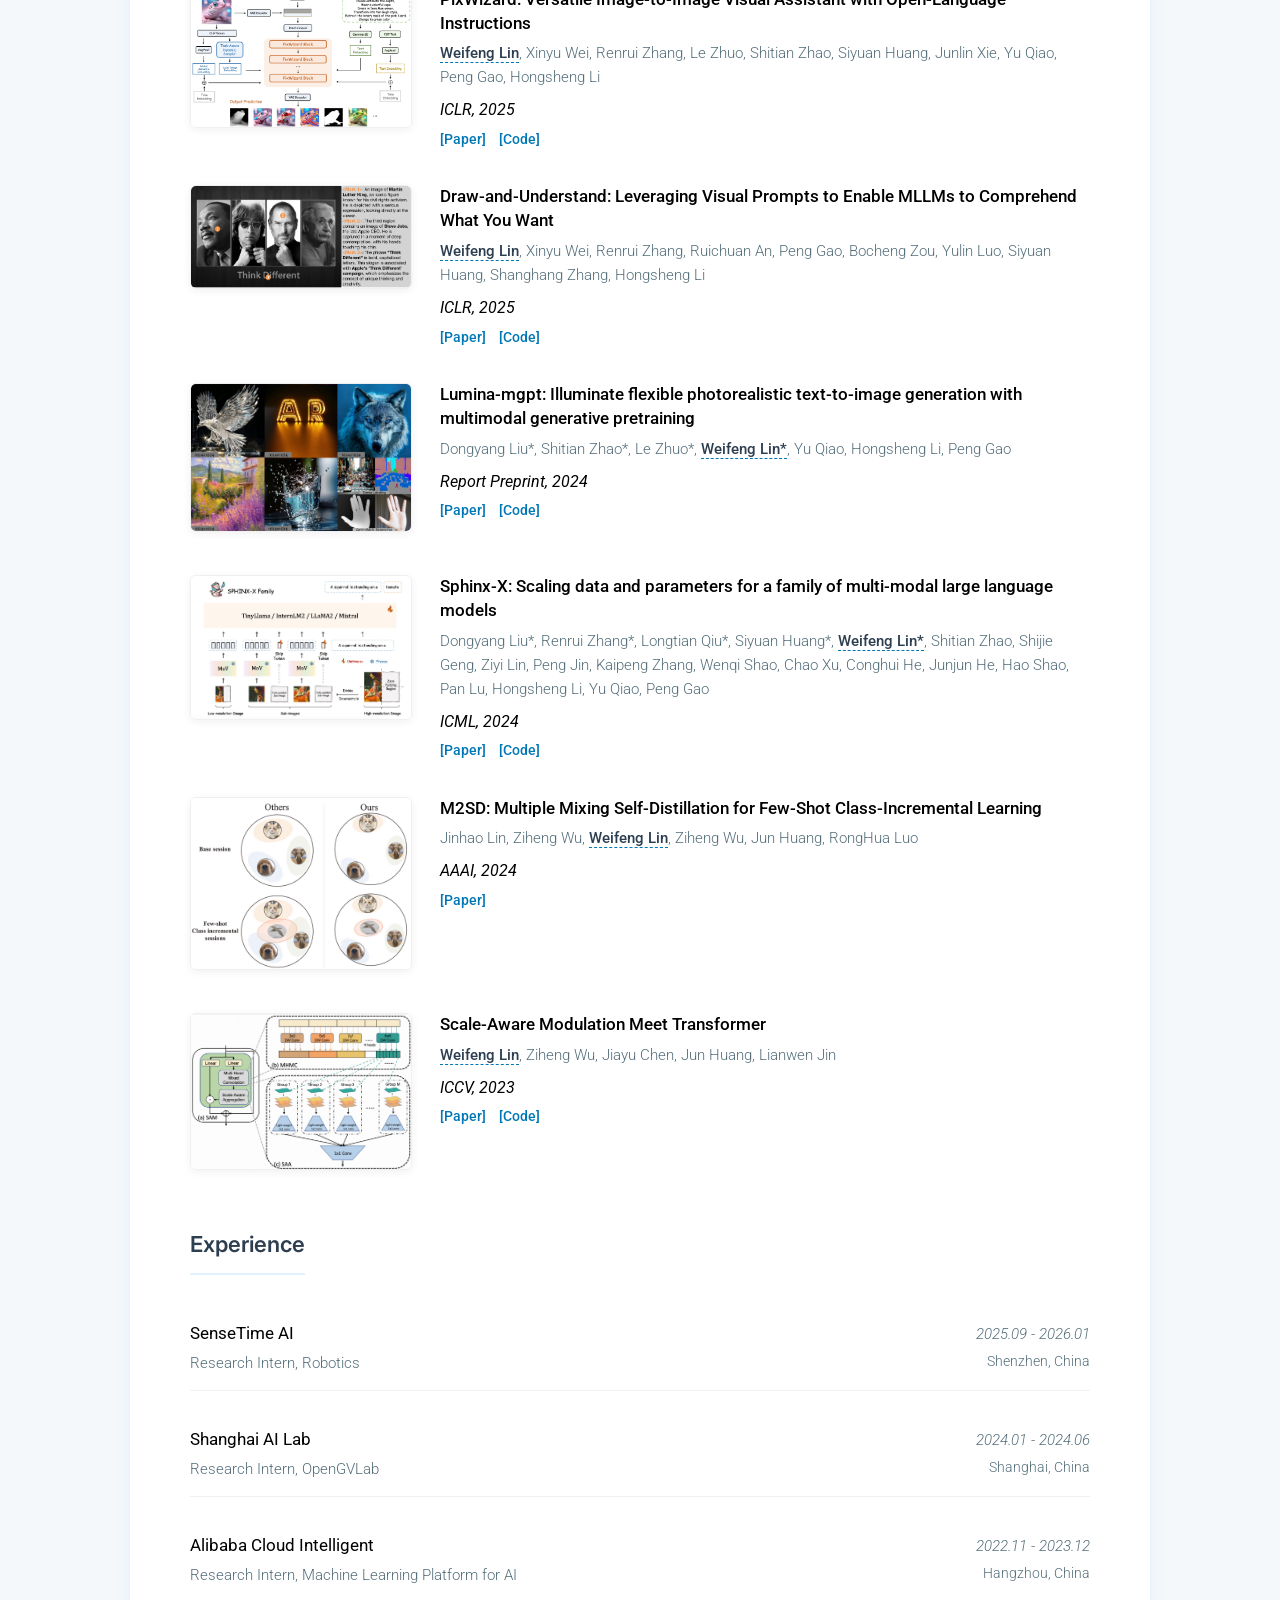
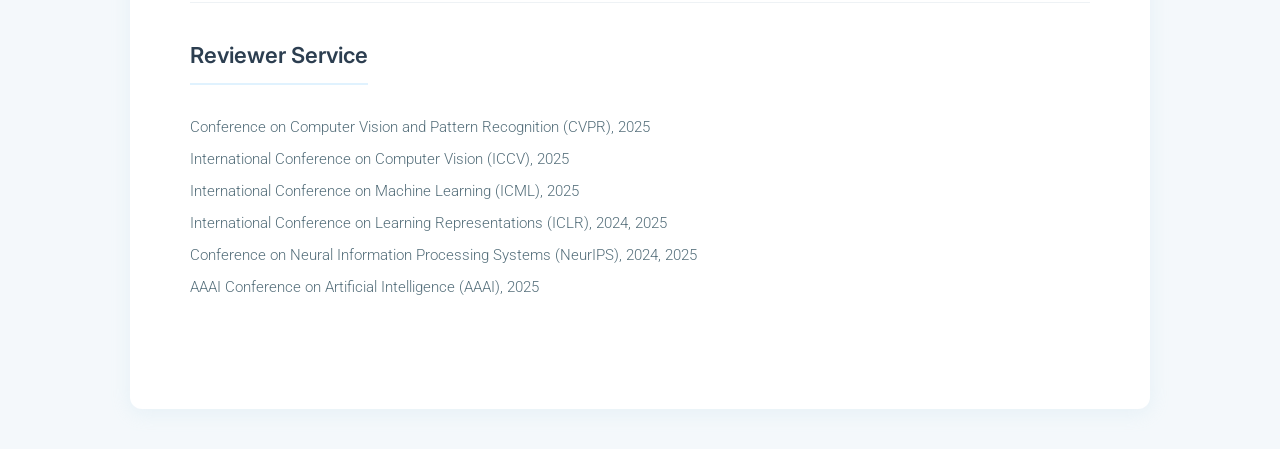
==== commit 6dda26b2: "Update index.html" ====
--- a/index.html
+++ b/index.html
@@ -559,7 +559,7 @@
   </div>
 
 
-  <div class="paper-item">
+  <!-- <div class="paper-item">
     <div class="paper-img-container">
       <img src="images/rapid_diff.jpg" alt="Rapid Diffusion" class="paper-img">
     </div>
@@ -577,9 +577,9 @@
         <span class="keyword-label">Keywords:</span> Text-to-image latent diffusion models
       </div>
     </div>
-  </div>
-
-  <div class="paper-item">
+  </div> -->
+
+  <!-- <div class="paper-item">
     <div class="paper-img-container">
       <img src="images/mobile-NAS.jpg" alt="Mobile NAS" class="paper-img">
     </div>
@@ -594,7 +594,7 @@
         <a href="https://github.com/AlibabaResearch/AdvancedLiterateMachinery/tree/main/OCR/LiteWeightOCR">[Code/Demo]</a>
       </div>
     </div>
-  </div>
+  </div> -->
 
 
   <div class="section-title">Experience</div>
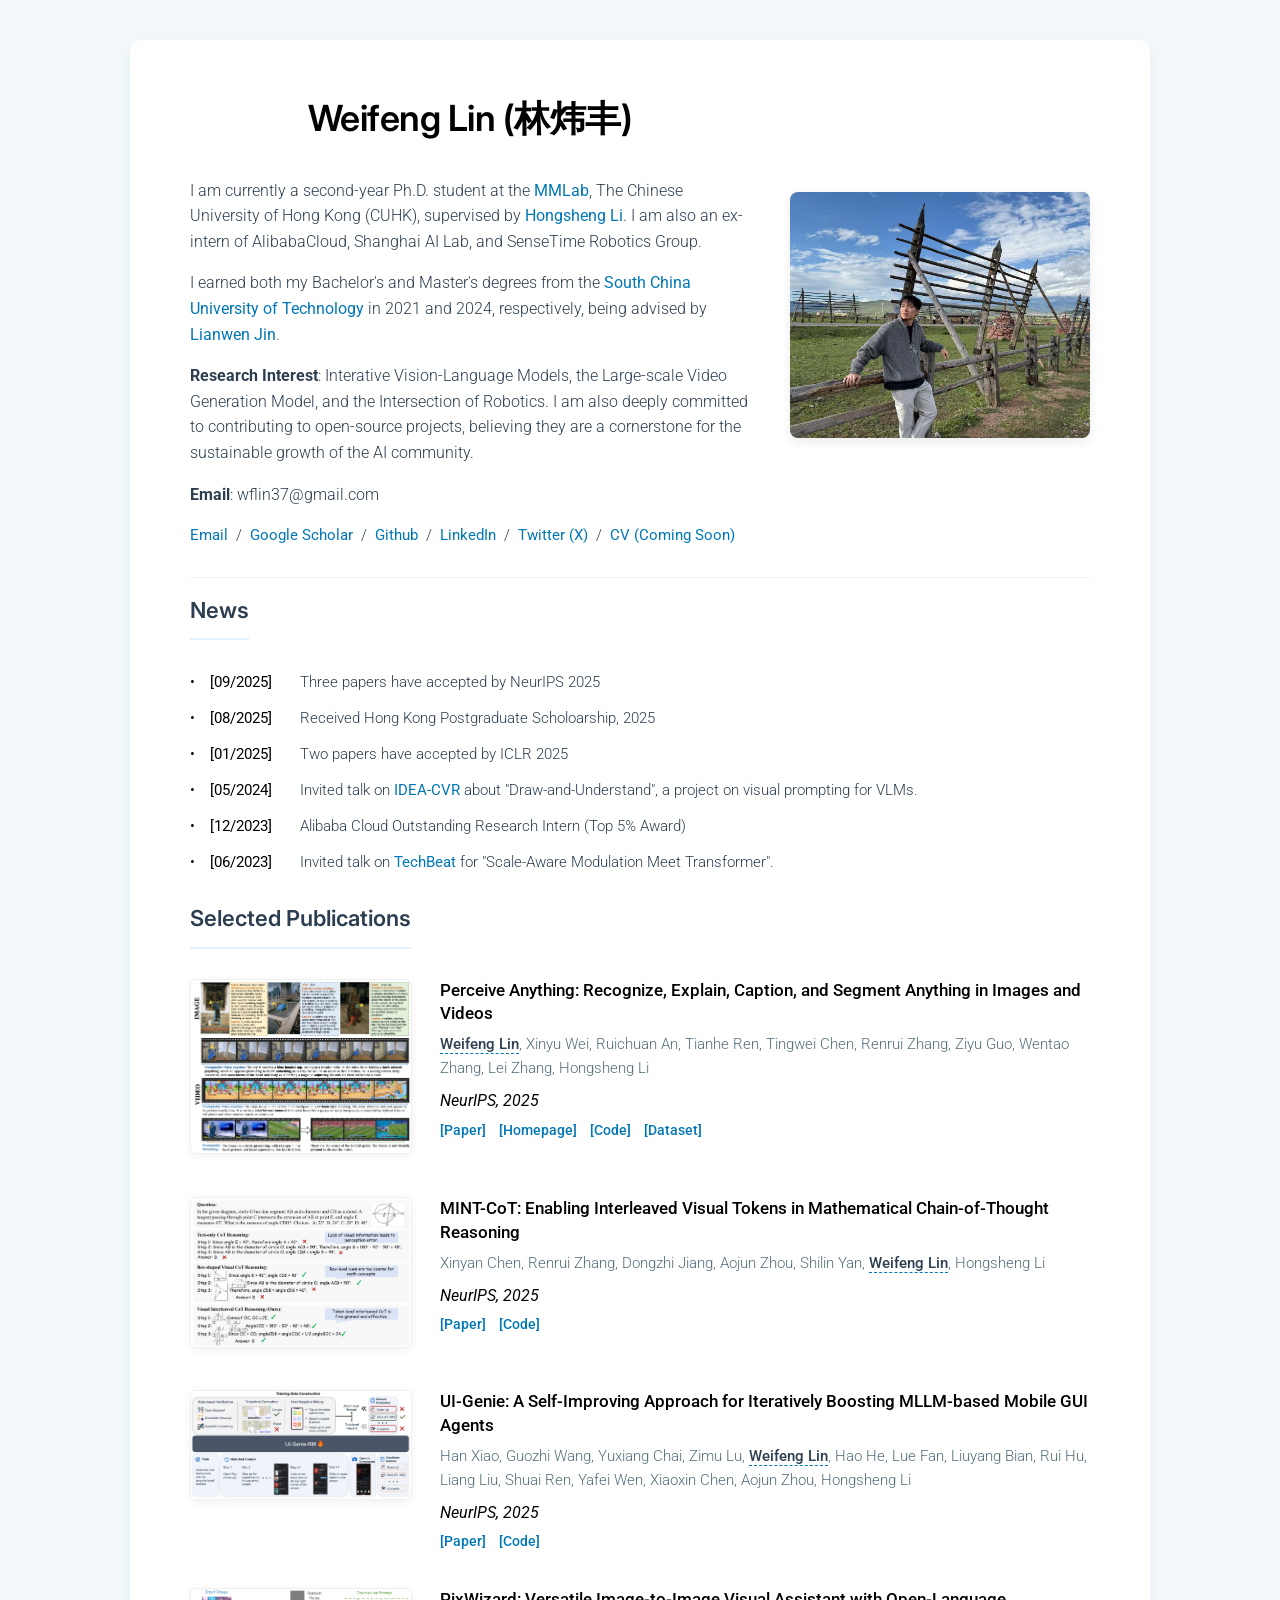
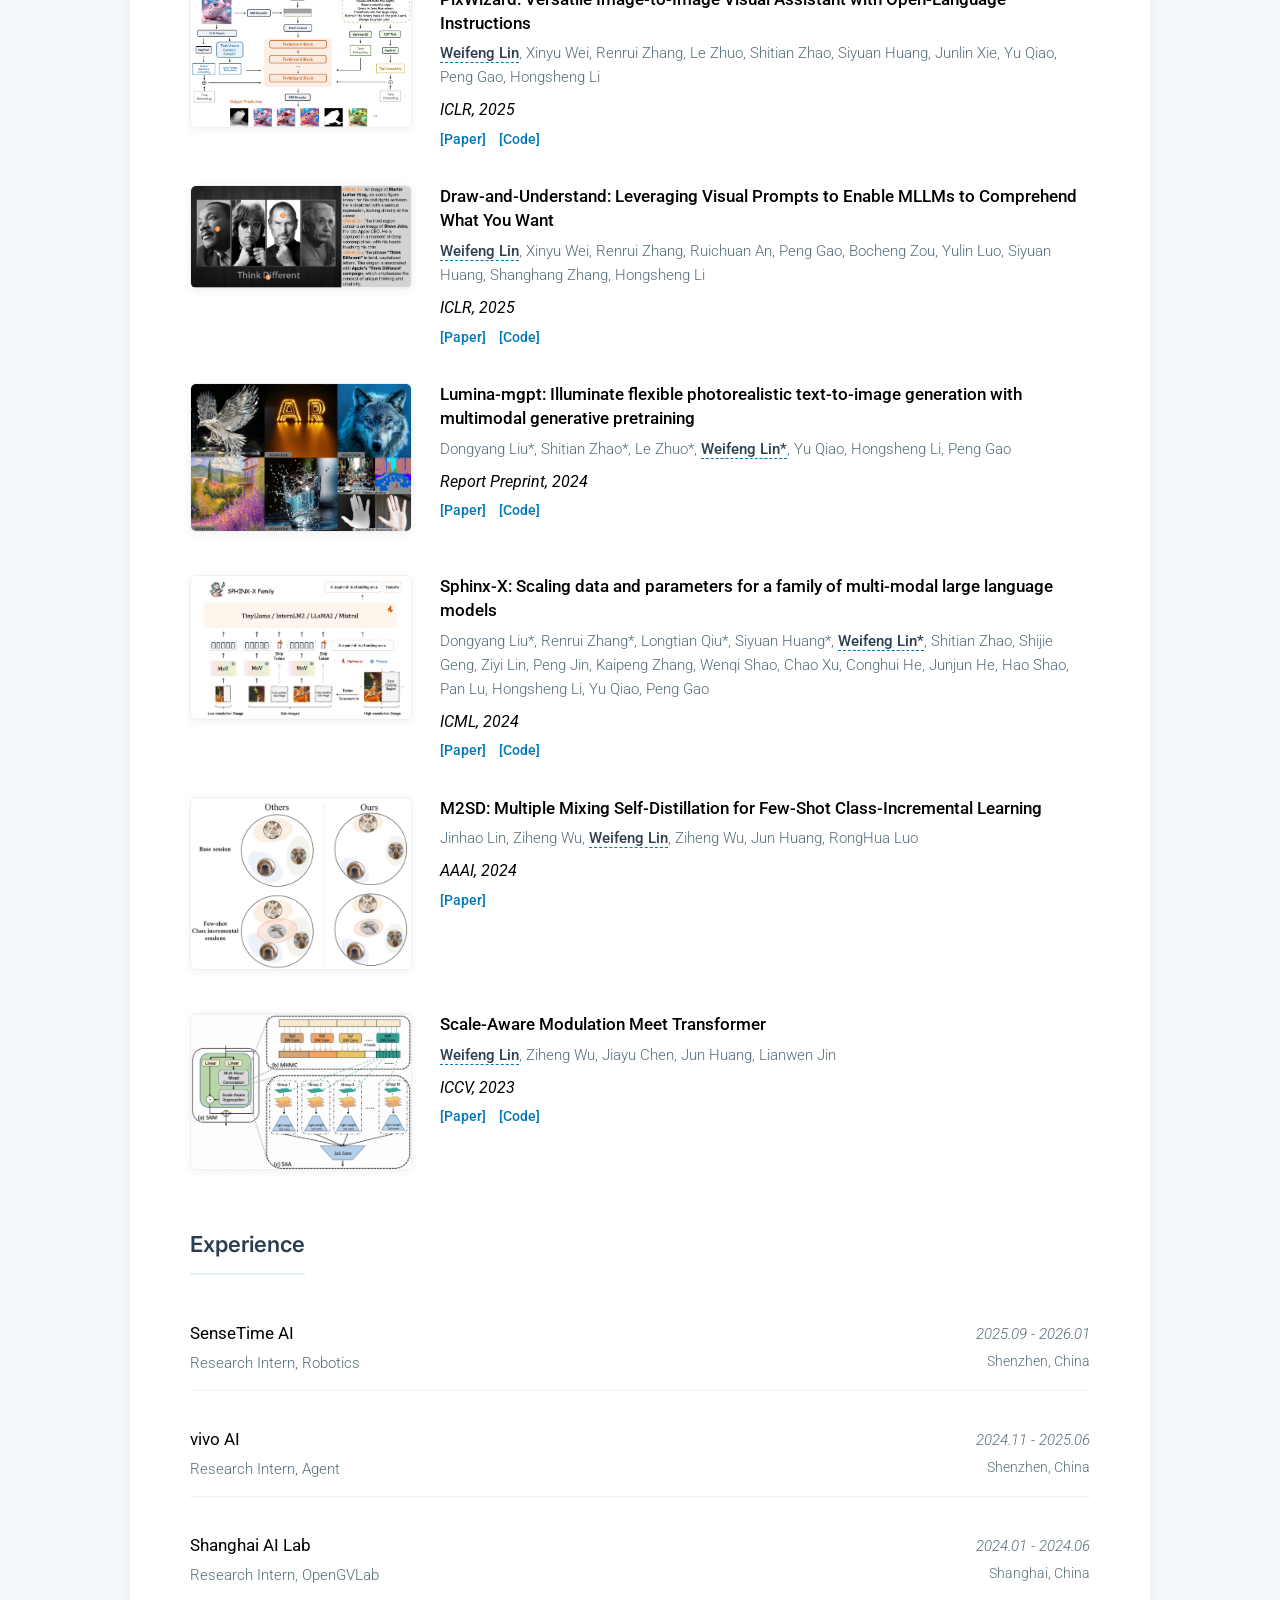
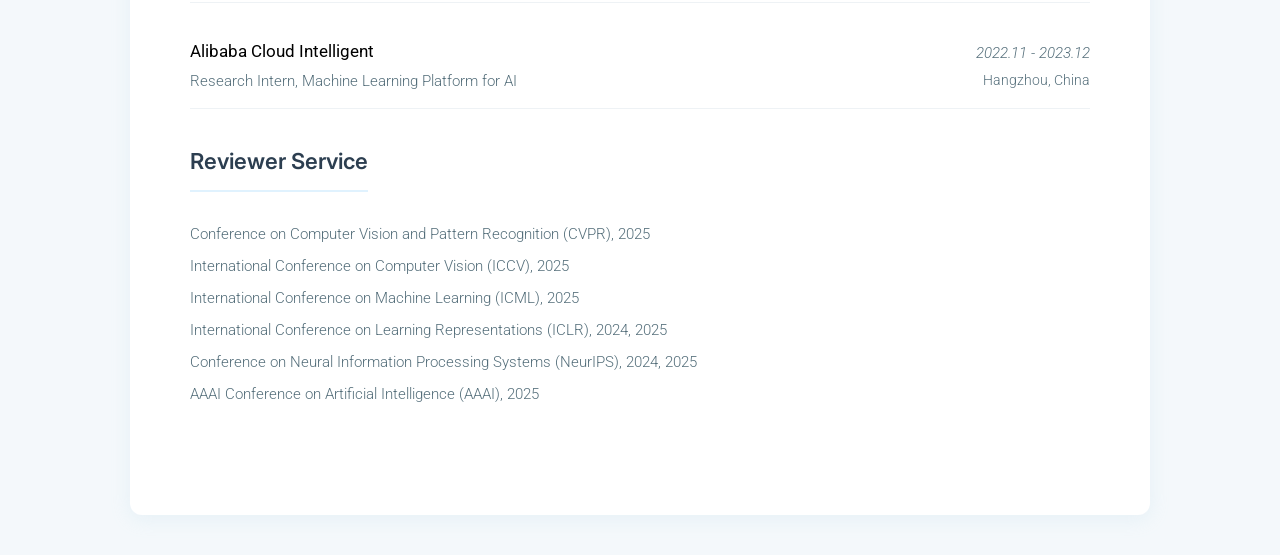
==== commit a322bf41: "Update index.html" ====
--- a/index.html
+++ b/index.html
@@ -602,7 +602,7 @@
   <div class="experience-item">
     <div class="experience-left">
       <div class="experience-title">
-        <a href="http://opengvlab.shlab.org.cn/">SenseTime AI</a>
+        <a href="#">SenseTime AI</a>
       </div>
       <div class="experience-content">Research Intern, Robotics</div>
     </div>
@@ -611,6 +611,20 @@
       <div class="experience-location">Shenzhen, China</div>
     </div>
   </div>
+
+  <div class="experience-item">
+    <div class="experience-left">
+      <div class="experience-title">
+        <a href="https://www.vivo.com.cn/">vivo AI</a>
+      </div>
+      <div class="experience-content">Research Intern, Agent</div>
+    </div>
+    <div class="experience-right">
+      <div class="experience-time">2024.11 - 2025.06</div>
+      <div class="experience-location">Shenzhen, China</div>
+    </div>
+  </div>
+
 
   <div class="experience-item">
     <div class="experience-left">
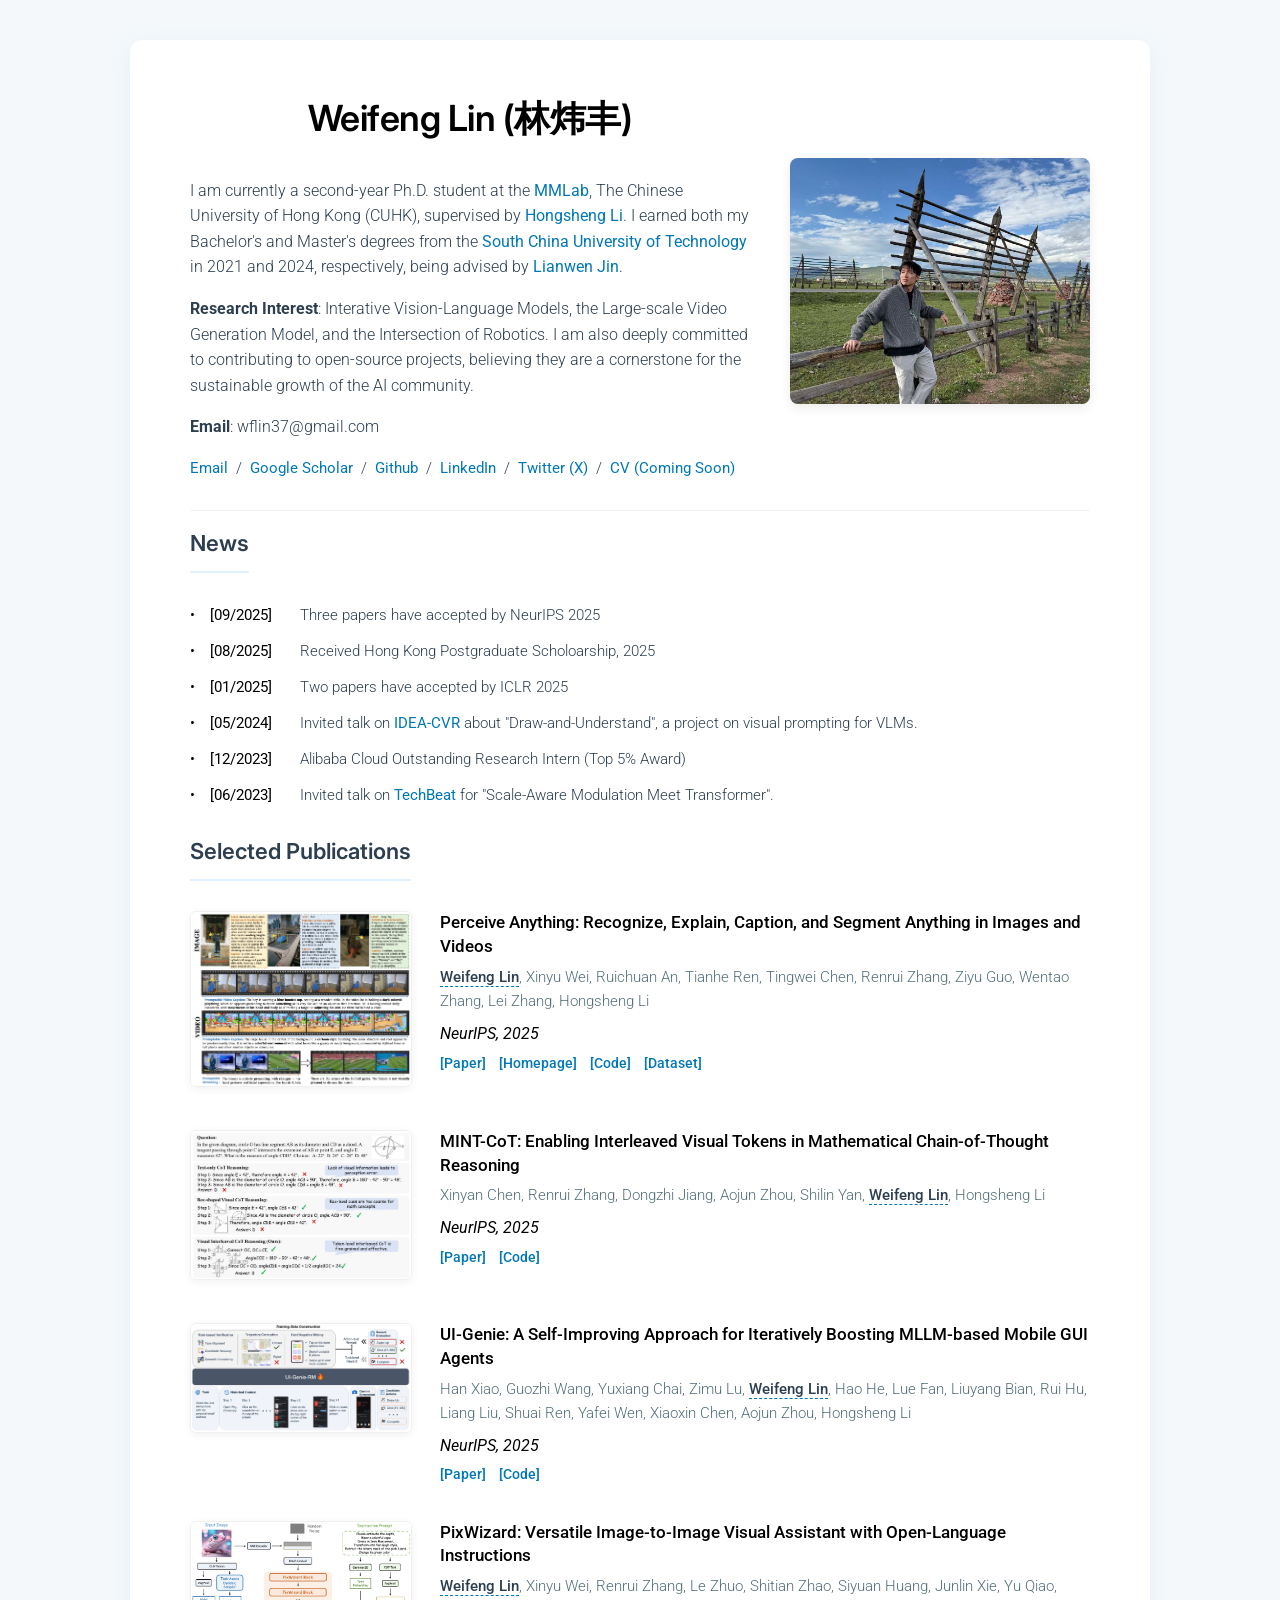
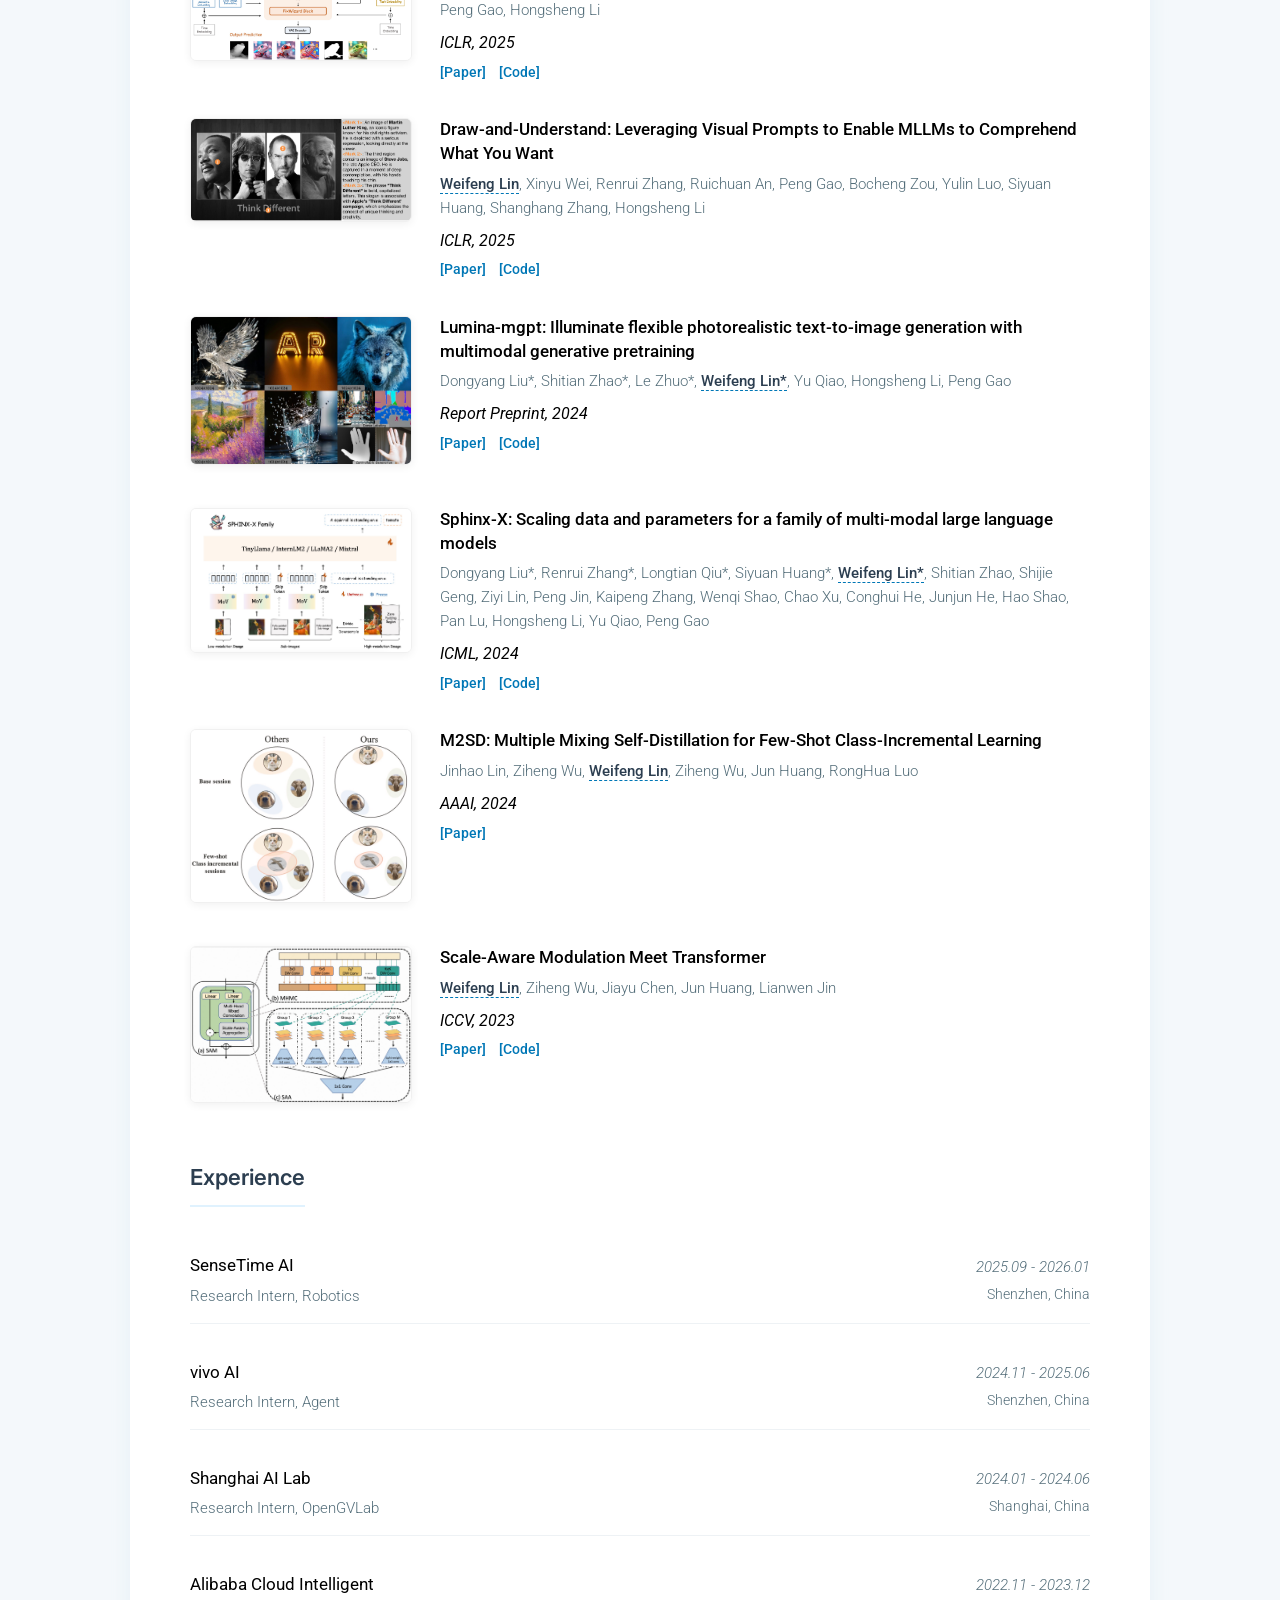
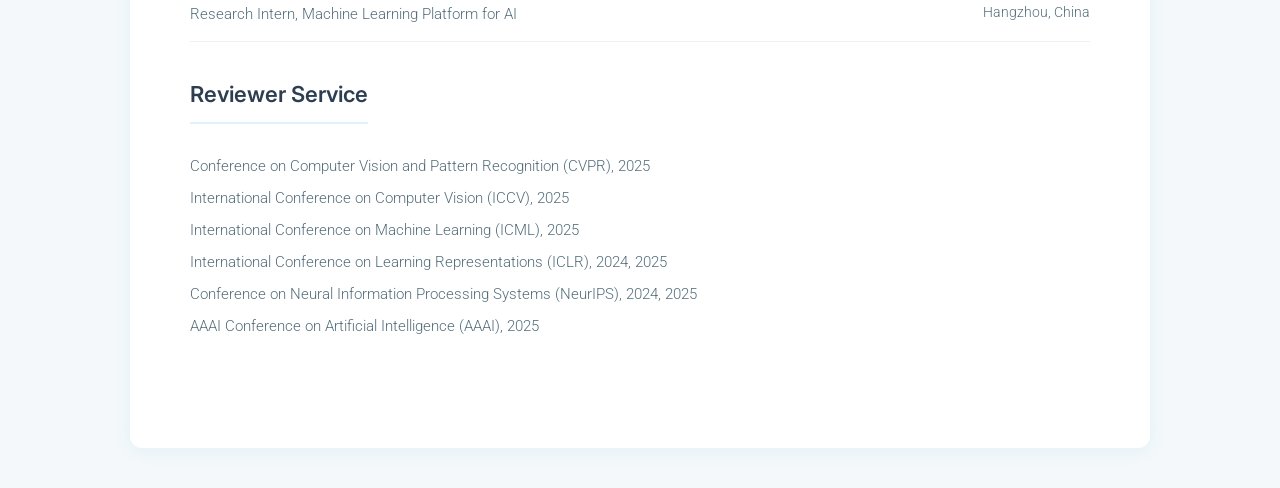
==== commit 549497e2: "Update index.html" ====
--- a/index.html
+++ b/index.html
@@ -337,9 +337,7 @@
         <div class="name-title">Weifeng Lin (林炜丰)</div>
       </div>
       <p>
-        I am currently a second-year Ph.D. student at the <a href="http://mmlab.ie.cuhk.edu.hk/">MMLab</a>, The Chinese University of Hong Kong (CUHK), supervised by <a href="https://www.ee.cuhk.edu.hk/~hsli/">Hongsheng Li</a>. I am also an ex-intern of AlibabaCloud, Shanghai AI Lab, and SenseTime Robotics Group. 
-      </p>
-      <p>
+        I am currently a second-year Ph.D. student at the <a href="http://mmlab.ie.cuhk.edu.hk/">MMLab</a>, The Chinese University of Hong Kong (CUHK), supervised by <a href="https://www.ee.cuhk.edu.hk/~hsli/">Hongsheng Li</a>.
         I earned both my Bachelor's and Master's degrees from the <a href="https://www.scut.edu.cn/en//">South China University of Technology</a> in 2021 and 2024, respectively, being advised by <a href="http://www.dlvc-lab.net/lianwen/">Lianwen Jin</a>.
       </p>
       <p>
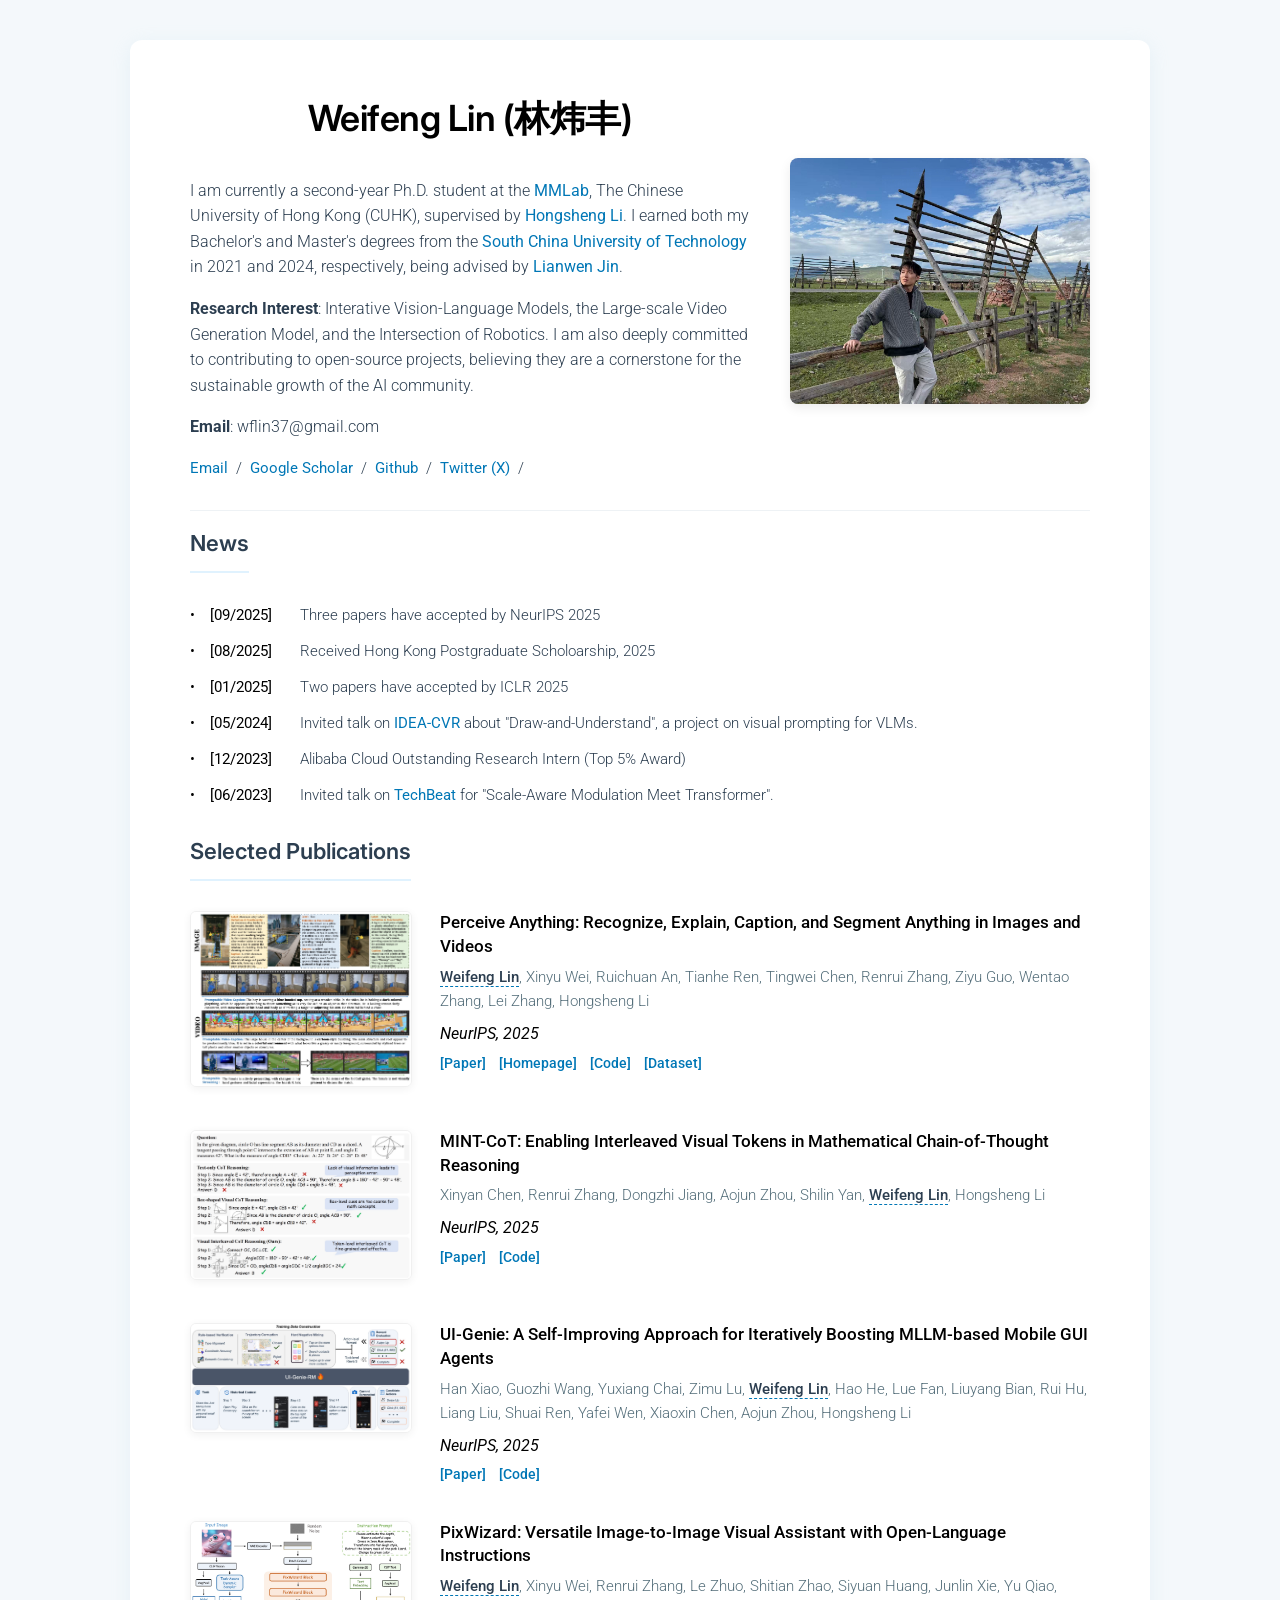
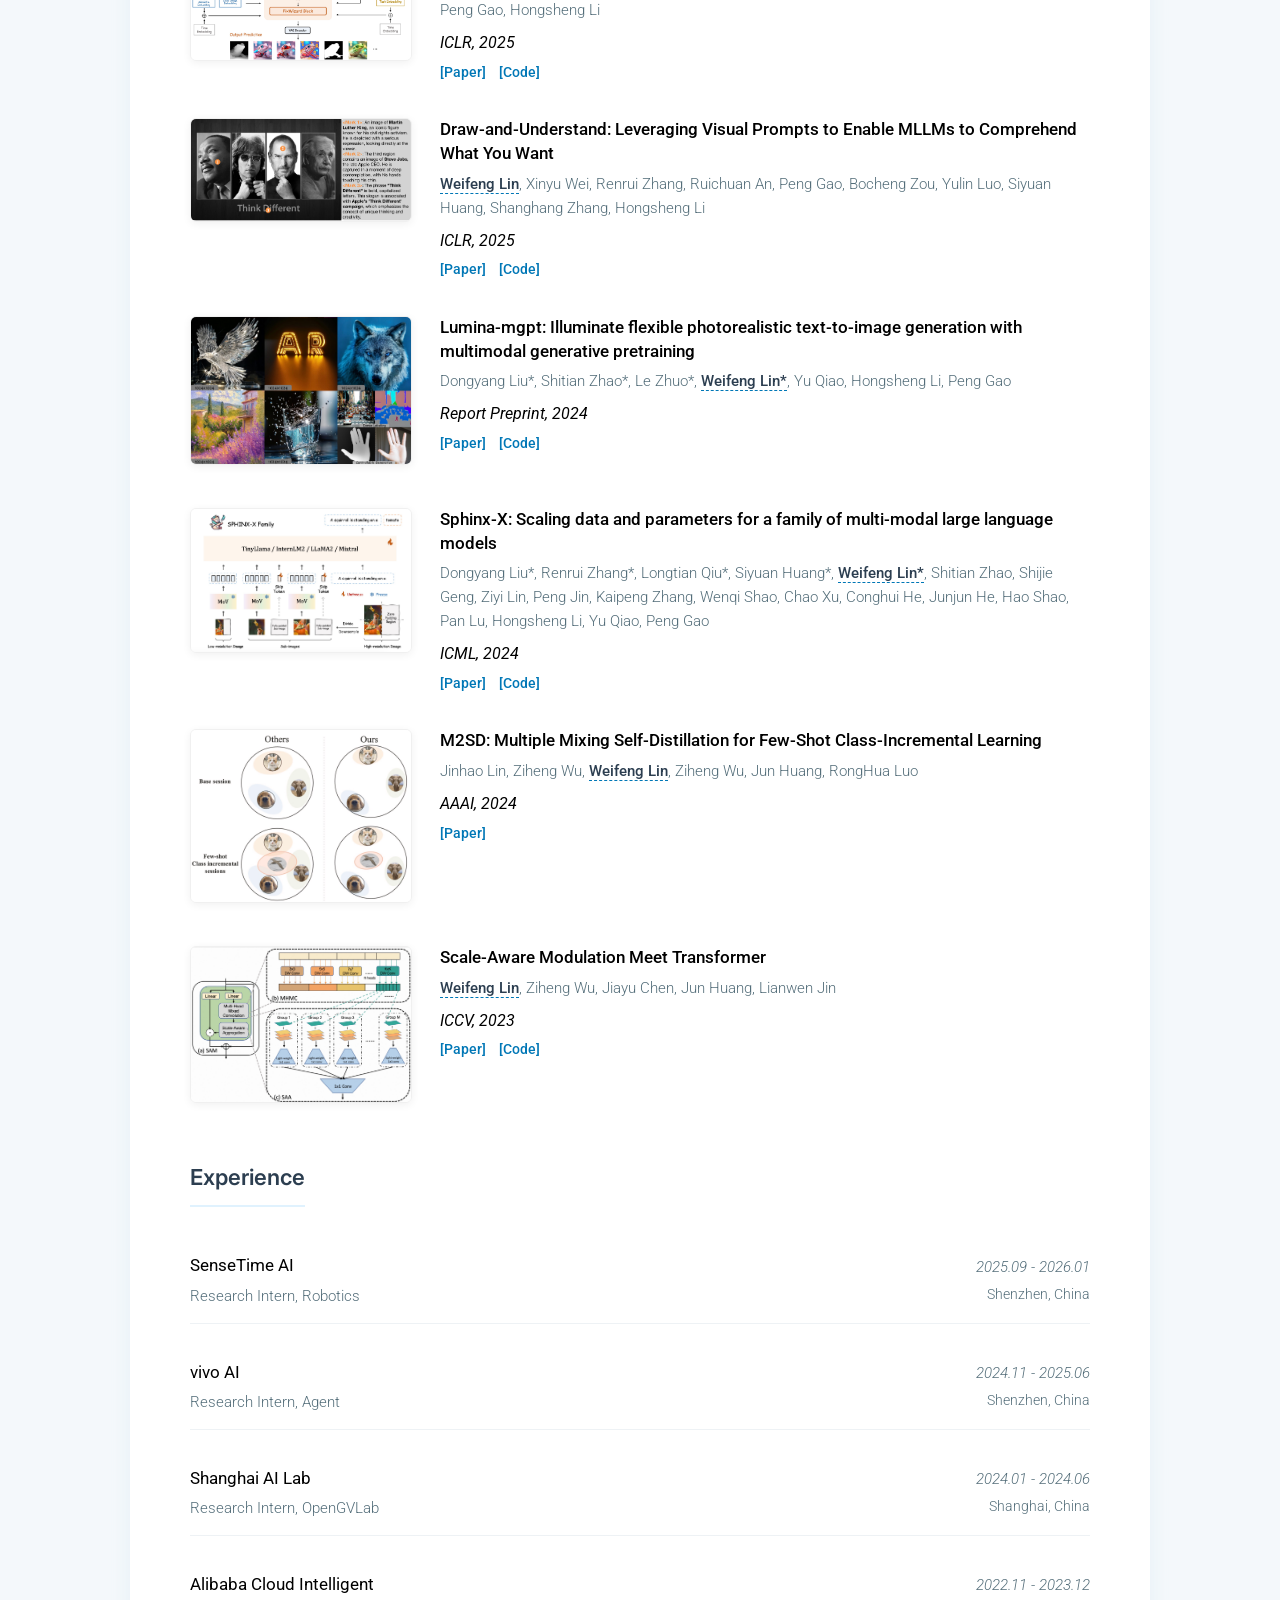
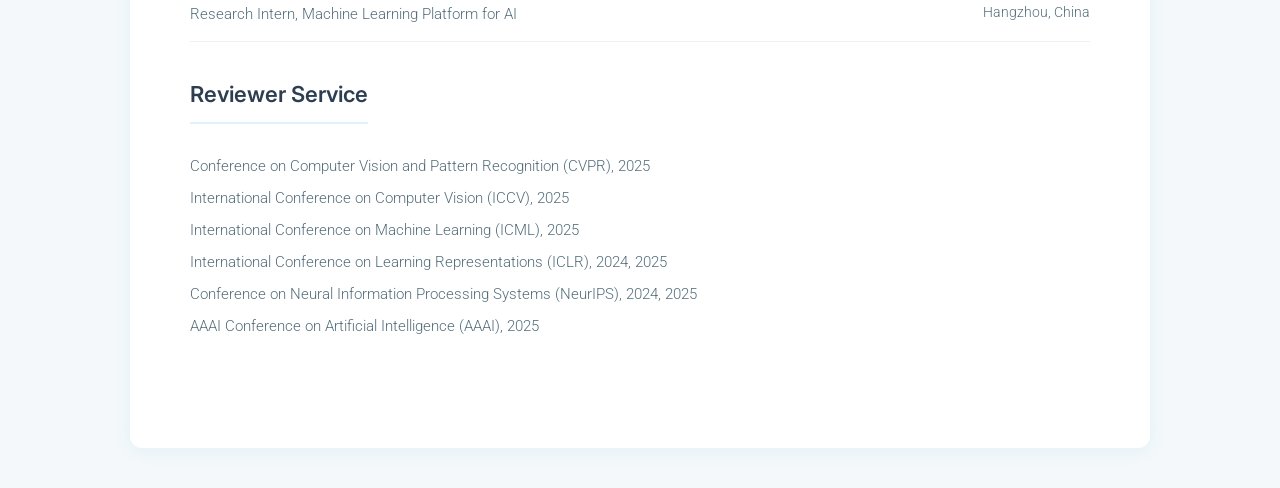
==== commit b7691802: "Update index.html" ====
--- a/index.html
+++ b/index.html
@@ -353,9 +353,9 @@
         <a href="mailto:wflin37@gmail.com">Email</a> &nbsp;/&nbsp;
         <a href="https://scholar.google.com/citations?user=8iCZxIAAAAAJ">Google Scholar</a> &nbsp;/&nbsp;
         <a href="https://github.com/Afeng-x">Github</a> &nbsp;/&nbsp;
-        <a href="https://www.linkedin.com/in/weifeng-lin-1a76783a8/">LinkedIn</a> &nbsp;/&nbsp;
+        <!-- <a href="https://www.linkedin.com/in/weifeng-lin-1a76783a8/">LinkedIn</a> &nbsp;/&nbsp; -->
         <a href="https://x.com/WeifengLin_07">Twitter (X)</a> &nbsp;/&nbsp;
-        <a href="#">CV (Coming Soon)</a>
+        <!-- <a href="#">CV (Coming Soon)</a> -->
       </div>
     </div>
     
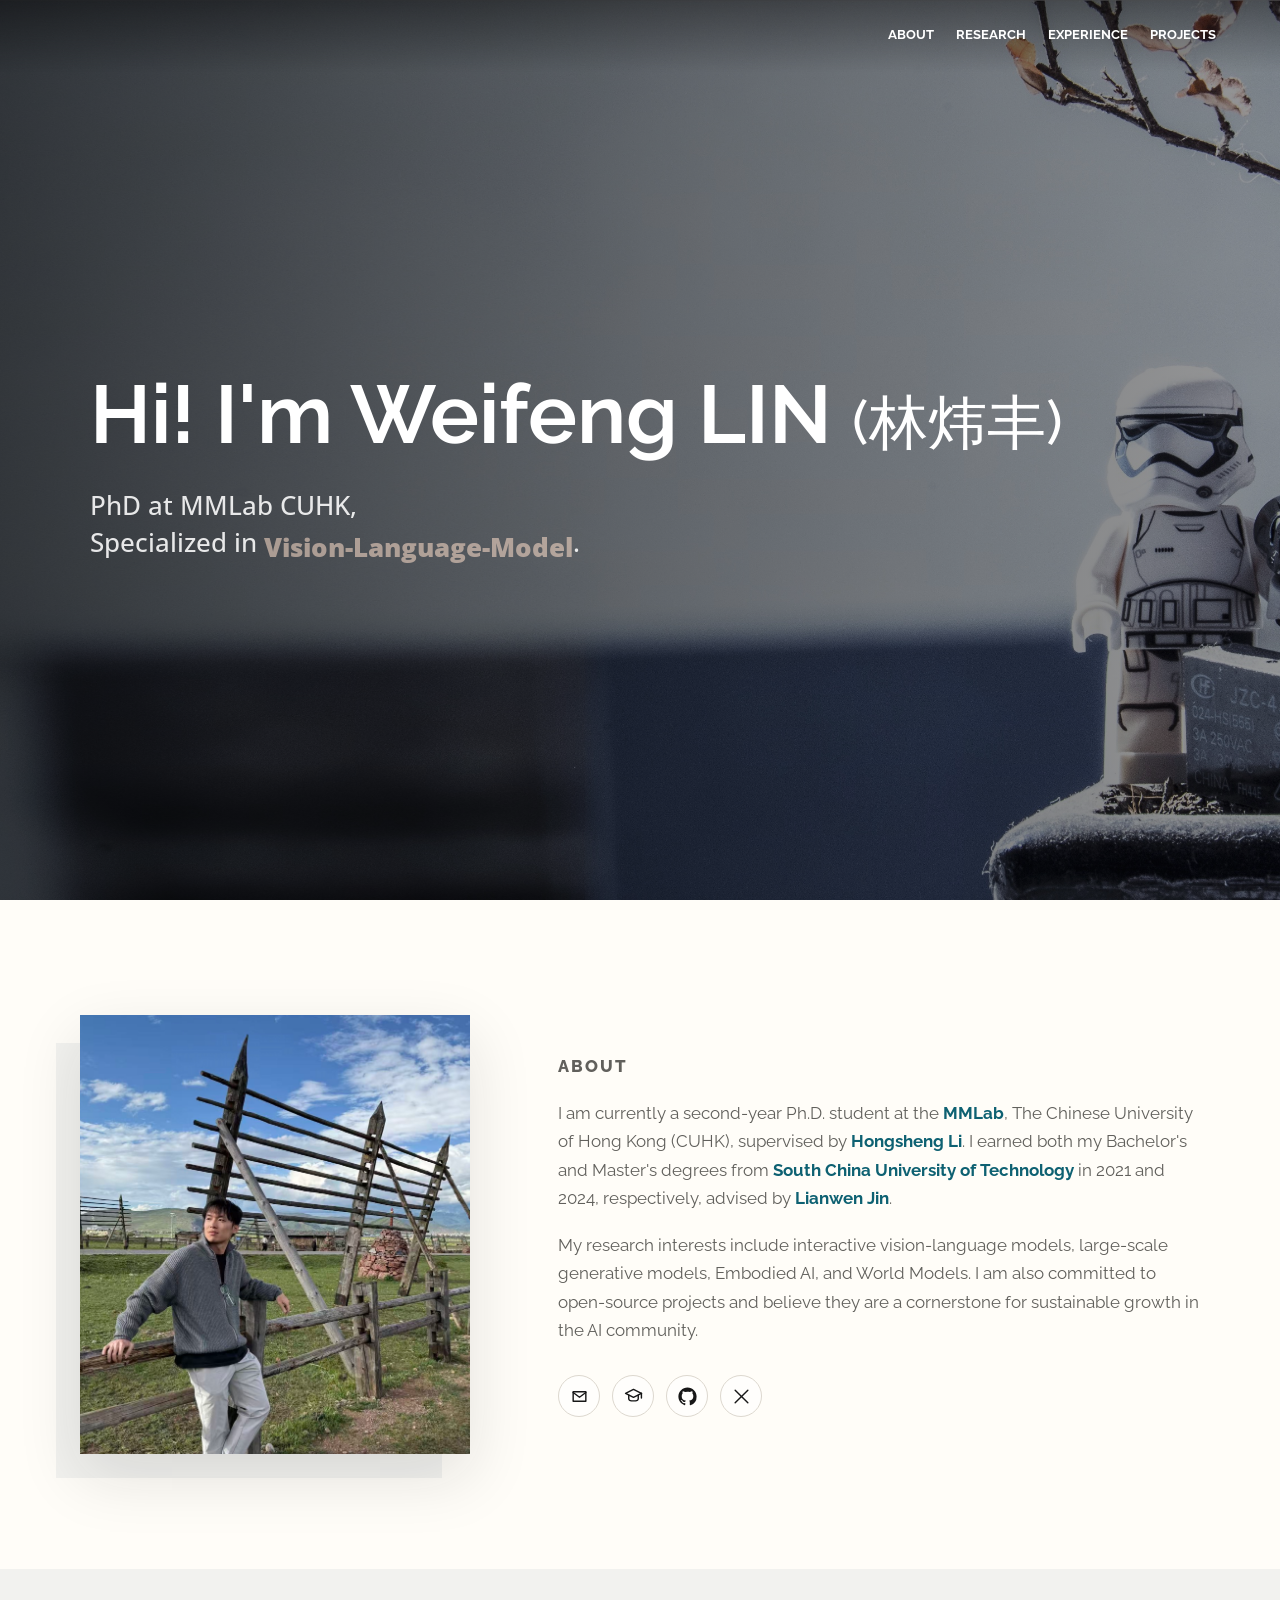
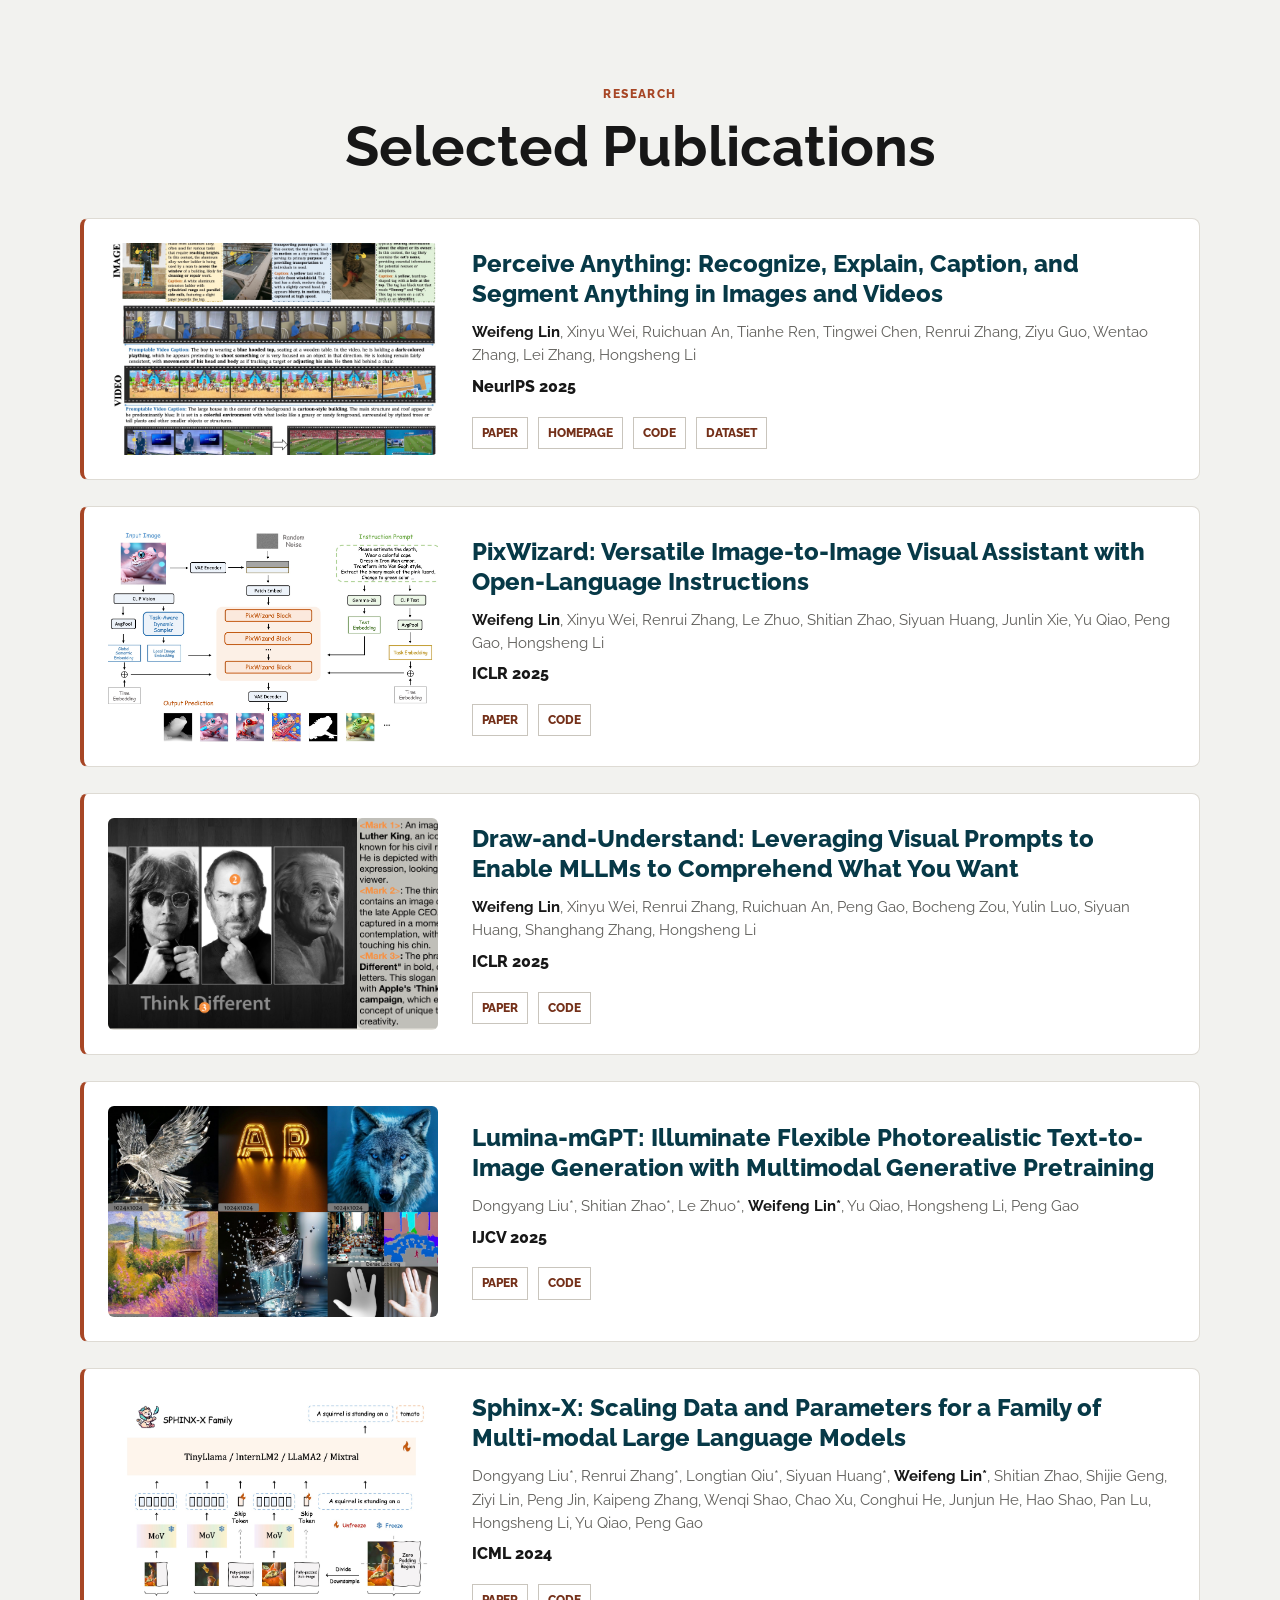
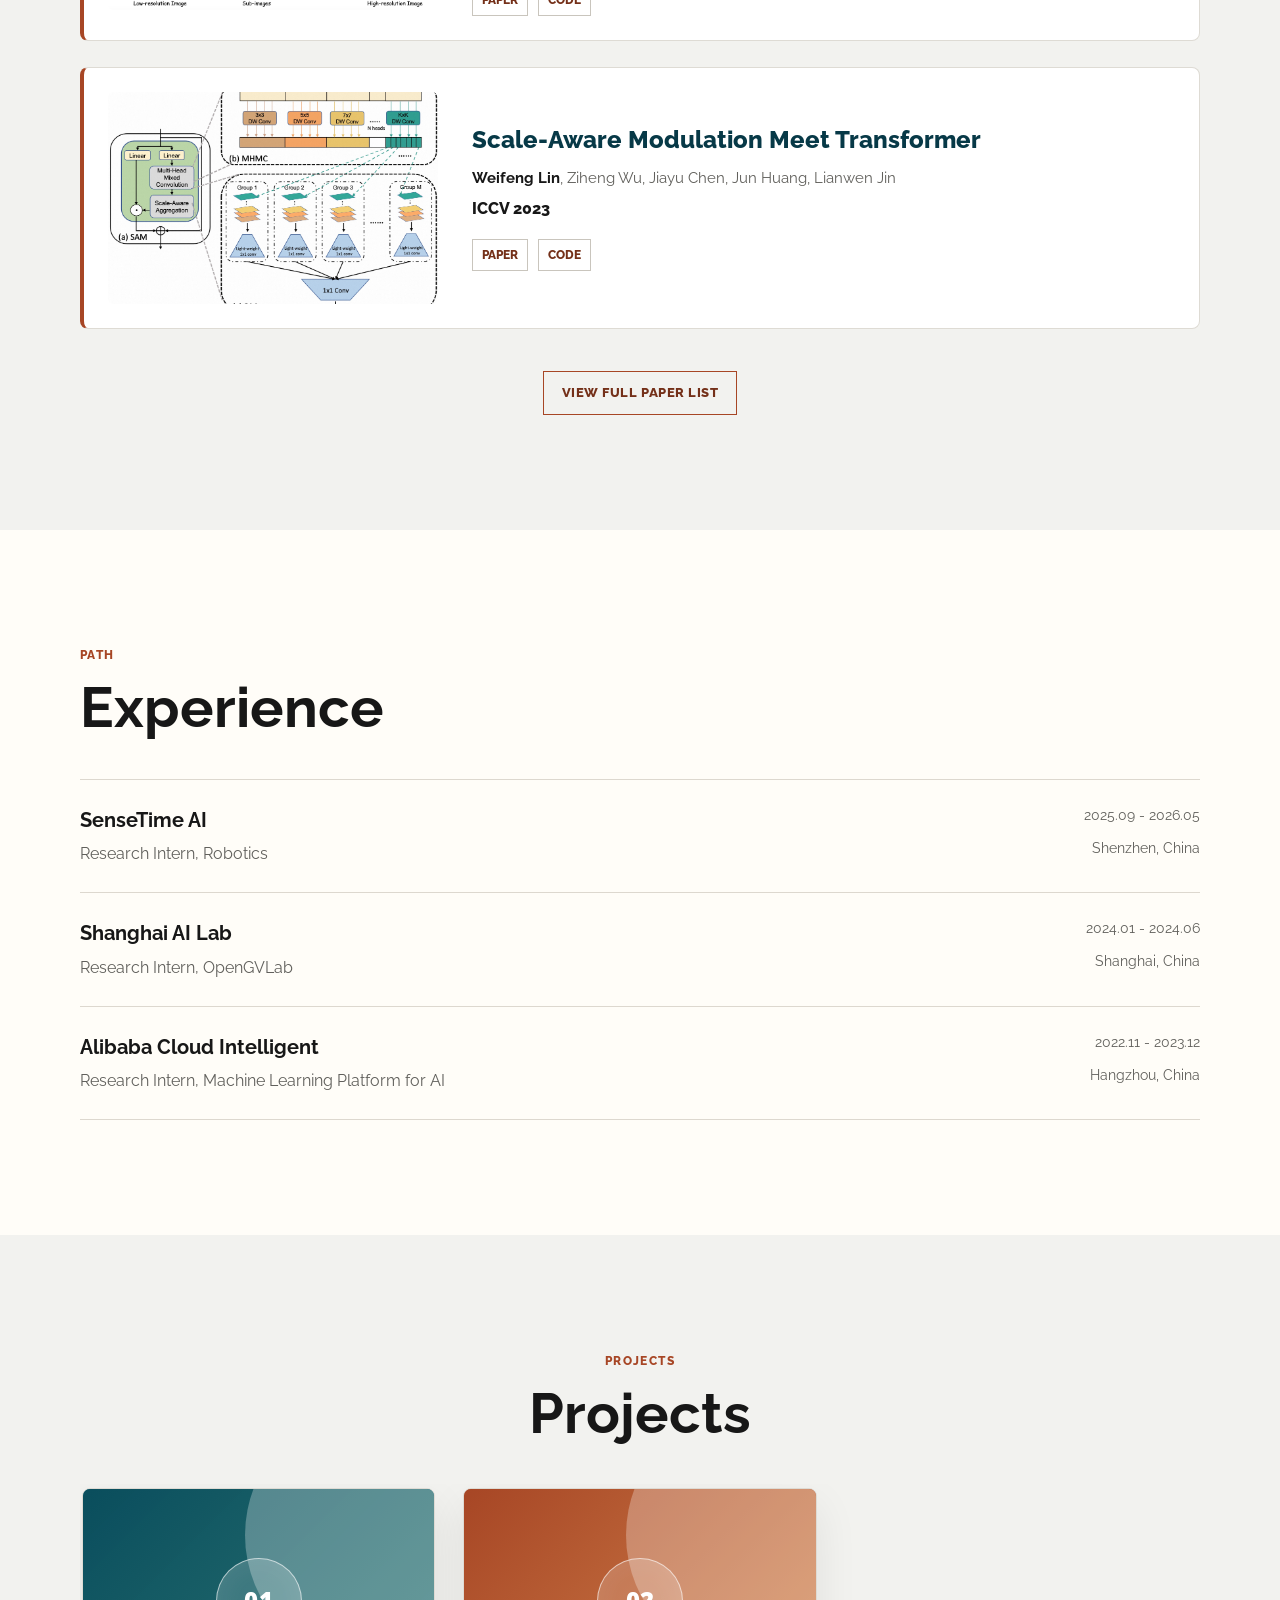
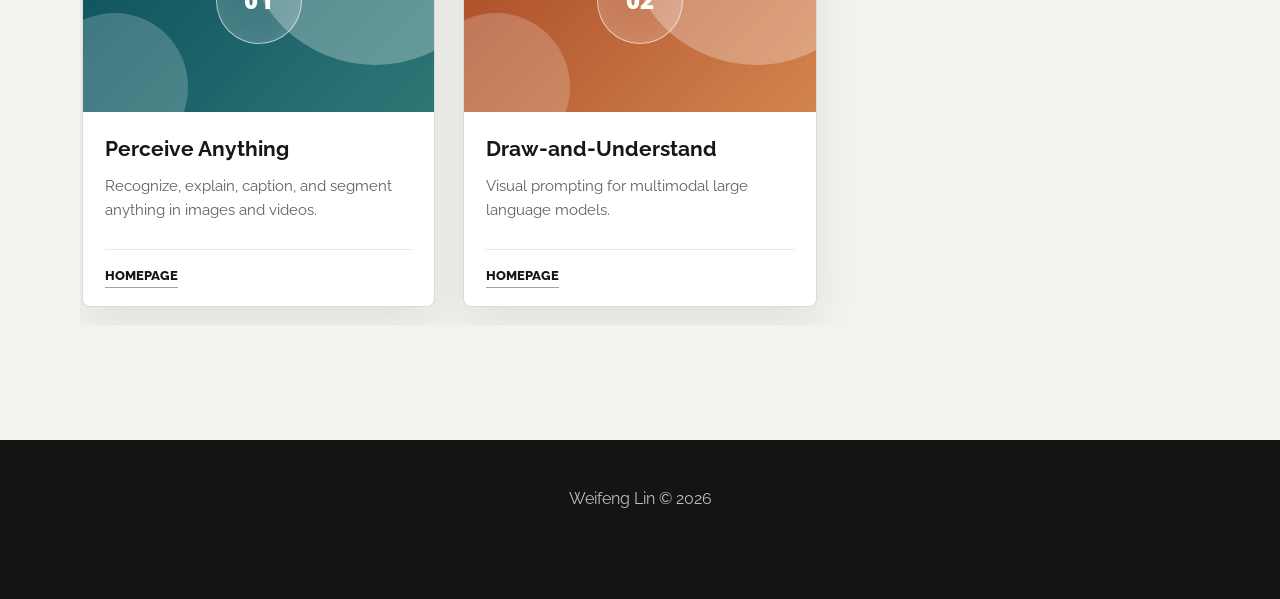
==== commit d236015f: "Update personal homepage" ====
--- a/index.html
+++ b/index.html
@@ -1,686 +1,403 @@
 <!DOCTYPE html>
 <html lang="en">
 <head>
-  <meta http-equiv="Content-Type" content="text/html; charset=UTF-8">
+  <meta charset="UTF-8">
+  <meta name="viewport" content="width=device-width, initial-scale=1.0">
+  <meta name="description" content="Weifeng Lin's homepage. Ph.D. student at MMLab, CUHK working on interactive vision-language models, video generation, and robotics.">
+  <meta name="author" content="Weifeng Lin">
+  <meta property="og:title" content="Weifeng Lin | Home">
+  <meta property="og:description" content="Ph.D. student at MMLab, CUHK. Research in interactive vision-language models, video generation, and robotics.">
+  <meta property="og:image" content="images/avater.jpg">
   <title>Weifeng Lin | Home</title>
-  
-  <meta name="viewport" content="width=device-width, initial-scale=1.0">
-  <meta name="description" content="Weifeng Lin's Homepage">
-  
+  <link rel="icon" href="data:,">
+
   <link rel="preconnect" href="https://fonts.googleapis.com">
   <link rel="preconnect" href="https://fonts.gstatic.com" crossorigin>
-  <link href="https://fonts.googleapis.com/css2?family=Inter:wght@400;500;600&family=Roboto:wght@300;400;500;700&display=swap" rel="stylesheet">
-
-  <style type="text/css">
-    :root {
-      --bg-color: #f4f8fb;        /* 极淡的蓝灰色背景，像淡淡的云 */
-      --card-bg: #ffffff;         /* 纯白内容卡片 */
-      --text-main: #2c3e50;       /* 深蓝灰，比纯黑更自然 */
-      --text-secondary: #546e7a;  /* 次级文字颜色 */
-      --accent-color: #0077b6;    /* 天蓝色，用于链接和强调 */
-      --accent-hover: #023e8a;    /* 深海蓝，用于悬停 */
-      --shadow-light: 0 4px 20px rgba(173, 216, 230, 0.2); /* 淡淡的蓝色阴影 */
-    }
-
-    /* --- 基础重置 --- */
-    body {
-      font-family: 'Roboto', sans-serif;
-      background-color: var(--bg-color);
-      color: var(--text-main);
-      margin: 0;
-      padding: 40px 20px;
-      line-height: 1.6;
-      font-size: 16px;
-      font-weight: 300;
-    }
-
-    a {
-      color: var(--accent-color);
-      text-decoration: none;
-      transition: color 0.2s ease;
-      font-weight: 400;
-    }
-
-    a:hover {
-      color: var(--accent-hover);
-      text-decoration: underline;
-    }
-
-    /* --- 容器 --- */
-    .container {
-      max-width: 900px;
-      margin: 0 auto;
-      background-color: var(--card-bg);
-      padding: 50px 60px;
-      border-radius: 12px;
-      box-shadow: var(--shadow-light);
-    }
-
-    /* --- 头部简介 (Profile) --- */
-    .profile-section {
-      display: flex;
-      align-items: center;
-      gap: 40px;
-      margin-bottom: 0px;
-      border-bottom: 1px solid #eef2f5;
-      padding-bottom: 30px;
-    }
-
-    .profile-text {
-      flex: 1;
-    }
-
-    .name-title {
-      font-family: 'Inter', sans-serif;
-      font-size: 36px;
-      font-weight: 600;
-      color: #000;
-      margin-bottom: 10px;
-      letter-spacing: -0.5px;
-    }
-
-    .profile-photo-container {
-      width: 300px;
-      flex-shrink: 0;
-    }
-
-    .profile-photo {
-      width: 100%;
-      border-radius: 8px; /* 轻微圆角 */
-      box-shadow: 0 4px 12px rgba(0,0,0,0.08);
-      transition: transform 0.3s ease;
-    }
-
-    .profile-photo:hover {
-      transform: scale(1.02);
-    }
-
-    .contact-links {
-      margin-top: 15px;
-      font-size: 15px;
-    }
-
-    /* --- 章节标题 --- */
-    .section-title {
-      font-family: 'Inter', sans-serif;
-      font-size: 22px;
-      font-weight: 600;
-      color: var(--text-main);
-      margin-top: 15px;
-      margin-bottom: 30px;
-      padding-bottom: 10px;
-      border-bottom: 2px solid #e0f2fe; /* 浅蓝色下划线 */
-      display: inline-block;
-    }
-
-    /* --- 论文列表样式 --- */
-    .paper-item {
-      display: flex;
-      gap: 30px;
-      margin-bottom: 35px;
-      animation: fadeIn 0.8s ease;
-    }
-
-    .paper-img-container {
-      width: 220px;
-      flex-shrink: 0;
-      position: relative;
-    }
-
-    .paper-img {
-      width: 100%;
-      border-radius: 6px;
-      box-shadow: 0 2px 8px rgba(0,0,0,0.06);
-      transition: transform 0.2s ease, box-shadow 0.2s ease;
-      border: 1px solid #f0f0f0;
-    }
-
-    .paper-item:hover .paper-img {
-      transform: translateY(-3px);
-      box-shadow: 0 6px 15px rgba(0,119,182, 0.15); /* 悬停时泛起蓝光 */
-    }
-
-    .paper-text {
-      flex: 1;
-    }
-
-    .paper-title {
-      font-size: 17px;
-      font-weight: 500;
-      color: #000;
-      display: block;
-      line-height: 1.4;
-      margin-bottom: 6px;
-    }
-    
-    .paper-title:hover {
-      color: var(--accent-color);
-      text-decoration: none;
-    }
-
-    .authors {
-      font-size: 15px;
-      color: var(--text-secondary);
-      margin-bottom: 8px;
-    }
-
-    .me {
-      font-weight: 500;
-      color: var(--text-main);
-      border-bottom: 1px dashed var(--accent-color);
-    }
-
-    .venue {
-      font-style: italic;
-      color: #000;
-      font-weight: 400;
-    }
-
-    .tag-row {
-      margin-top: 8px;
-      font-size: 14px;
-    }
-
-    .links-row {
-      margin-top: 5px;
-      font-size: 14px;
-    }
-    
-    .links-row a {
-        margin-right: 10px;
-        font-weight: 500;
-    }
-
-    .keyword-label {
-      font-weight: 500;
-      color: var(--text-main);
-      font-size: 13px;
-    }
-
-    /* --- Experience 板块样式 --- */
-    .experience-item {
-      display: flex;
-      justify-content: space-between;
-      align-items: center;
-      margin-bottom: 20px;
-      padding: 15px 0;
-      border-bottom: 1px solid #eef2f5;
-      animation: fadeIn 0.8s ease;
-    }
-
-    .experience-item:last-of-type {
-      border-bottom: none;
-    }
-
-    .experience-left {
-      flex: 1;
-    }
-
-    .experience-title {
-      font-size: 17px;
-      font-weight: 600;
-      color: #000;
-      margin-bottom: 4px;
-    }
-
-    .experience-title a {
-      color: #000;
-      text-decoration: none;
-      transition: color 0.2s ease;
-    }
-
-    .experience-title a:hover {
-      color: var(--accent-color);
-    }
-
-    .experience-content {
-      font-size: 15px;
-      color: var(--text-secondary);
-    }
-
-    .experience-right {
-      text-align: right;
-      white-space: nowrap;
-      margin-left: 20px;
-    }
-
-    .experience-time {
-      font-size: 15px;
-      color: var(--text-secondary);
-      font-style: italic;
-      margin-bottom: 4px;
-    }
-
-    .experience-location {
-      font-size: 14px;
-      color: var(--text-secondary);
-    }
-
-    /* --- Reviewer Service 板块样式 --- */
-    .reviewer-item {
-      font-size: 15px;
-      color: var(--text-secondary);
-      margin-bottom: 8px;
-      line-height: 1.6;
-    }
-
-    /* --- News 板块样式 --- */
-    .news-list {
-      list-style: none; /* 去掉默认样式 */
-      padding-left: 0;
-      margin: 0;
-    }
-    
-    .news-item {
-      display: flex;
-      margin-bottom: 12px;
-      font-size: 15px;
-      padding-left: 20px;
-      position: relative;
-    }
-    
-    .news-item::before {
-      content: "•";
-      position: absolute;
-      left: 0;
-      color: #000;
-    }
-
-    .news-date {
-      font-weight: 400;
-      color: #000;
-      min-width: 90px;
-      flex-shrink: 0;
-    }
-    
-    .news-content {
-      color: var(--text-main);
-    }
-
-    /* --- 移动端适配 --- */
-    @media (max-width: 768px) {
-      body { padding: 10px; }
-      .container { padding: 30px 20px; }
-      .profile-section { flex-direction: column-reverse; text-align: center; }
-      .profile-photo-container { width: 160px; margin: 0 auto; }
-      .paper-item { flex-direction: column; gap: 15px; }
-      .paper-img-container { width: 100%; max-width: 300px; }
-    }
-
-    /* --- 简单的淡入动画 --- */
-    @keyframes fadeIn {
-      from { opacity: 0; transform: translateY(10px); }
-      to { opacity: 1; transform: translateY(0); }
-    }
-
-    /* Clustrmaps 居中 */
-    .map-container {
-      margin-top: 60px;
-      text-align: center;
-      opacity: 0.8;
-      filter: grayscale(20%);
-      transition: filter 0.3s;
-    }
-    .map-container:hover {
-      filter: grayscale(0%);
-    }
-  </style>
+  <link href="https://fonts.googleapis.com/css2?family=Open+Sans:wght@400;500;600;700;800&amp;family=Raleway:wght@400;500;600;700;800;900&amp;display=swap" rel="stylesheet">
+  <link rel="stylesheet" href="stylesheet.css">
 </head>
 
 <body>
-
-<div class="container">
-
-  <div class="profile-section">
-    <div class="profile-text">
-      <div style="text-align: center; margin-bottom: 30px;">
-        <div class="name-title">Weifeng Lin (林炜丰)</div>
-      </div>
-      <p>
-        I am currently a second-year Ph.D. student at the <a href="http://mmlab.ie.cuhk.edu.hk/">MMLab</a>, The Chinese University of Hong Kong (CUHK), supervised by <a href="https://www.ee.cuhk.edu.hk/~hsli/">Hongsheng Li</a>.
-        I earned both my Bachelor's and Master's degrees from the <a href="https://www.scut.edu.cn/en//">South China University of Technology</a> in 2021 and 2024, respectively, being advised by <a href="http://www.dlvc-lab.net/lianwen/">Lianwen Jin</a>.
-      </p>
-      <p>
-        <b>Research Interest</b>: Interative Vision-Language Models, the Large-scale Video Generation Model, and the Intersection of Robotics.
-        I am also deeply committed to contributing to open-source projects, believing they are a cornerstone for the sustainable growth of the AI community.
-      </p>
-
-      <p>
-        <b>Email</b>: wflin37@gmail.com
-      </p>
-      
-      <div class="contact-links">
-        <a href="mailto:wflin37@gmail.com">Email</a> &nbsp;/&nbsp;
-        <a href="https://scholar.google.com/citations?user=8iCZxIAAAAAJ">Google Scholar</a> &nbsp;/&nbsp;
-        <a href="https://github.com/Afeng-x">Github</a> &nbsp;/&nbsp;
-        <!-- <a href="https://www.linkedin.com/in/weifeng-lin-1a76783a8/">LinkedIn</a> &nbsp;/&nbsp; -->
-        <a href="https://x.com/WeifengLin_07">Twitter (X)</a> &nbsp;/&nbsp;
-        <!-- <a href="#">CV (Coming Soon)</a> -->
-      </div>
+  <nav class="site-nav" aria-label="Primary navigation">
+    <div class="nav-links">
+      <a href="#about">About</a>
+      <a href="#publications">Research</a>
+      <a href="#experience">Experience</a>
+      <a href="#projects">Projects</a>
     </div>
-    
-    <div class="profile-photo-container">
-      <img src="images/avater.jpg" alt="Weifeng Lin" class="profile-photo">
+  </nav>
+
+  <main>
+    <section id="home" class="hero">
+      <div class="hero-content">
+        <h1>Hi! I'm Weifeng LIN <span>(林炜丰)</span></h1>
+        <p class="hero-lead">
+          PhD at MMLab CUHK,<br>
+          Specialized in <span id="rotating-topic">Vision-Language-Model</span>.
+        </p>
+      </div>
+    </section>
+
+    <section id="about" class="section section-white">
+      <div class="section-inner about-grid">
+        <div class="portrait-wrap">
+          <img src="images/avater.jpg" alt="Portrait of Weifeng Lin" class="portrait">
+        </div>
+        <div class="about-copy">
+          <p class="section-kicker">About</p>
+          <p>
+            I am currently a second-year Ph.D. student at the
+            <a href="http://mmlab.ie.cuhk.edu.hk/">MMLab</a>, The Chinese University of Hong Kong (CUHK),
+            supervised by <a href="https://www.ee.cuhk.edu.hk/~hsli/">Hongsheng Li</a>.
+            I earned both my Bachelor's and Master's degrees from
+            <a href="https://www.scut.edu.cn/en//">South China University of Technology</a> in 2021 and 2024,
+            respectively, advised by <a href="http://www.dlvc-lab.net/lianwen/">Lianwen Jin</a>.
+          </p>
+          <p>
+            My research interests include interactive vision-language models, large-scale generative models,
+            Embodied AI, and World Models. I am also committed to open-source projects and believe they are
+            a cornerstone for sustainable growth in the AI community.
+          </p>
+          <div class="profile-links">
+            <a href="mailto:wflin37@gmail.com" aria-label="Email" title="Email">
+              <svg viewBox="0 0 24 24" aria-hidden="true">
+                <path d="M4 6h16v12H4z"></path>
+                <path d="m4 7 8 6 8-6"></path>
+              </svg>
+            </a>
+            <a href="https://scholar.google.com/citations?user=8iCZxIAAAAAJ" aria-label="Google Scholar" title="Google Scholar">
+              <svg viewBox="0 0 24 24" aria-hidden="true">
+                <path d="M12 3 2 8l10 5 10-5-10-5Z"></path>
+                <path d="M6 10.5v4.2c0 1.5 2.7 2.8 6 2.8s6-1.3 6-2.8v-4.2"></path>
+                <path d="M22 8v6"></path>
+              </svg>
+            </a>
+            <a href="https://github.com/Afeng-x" aria-label="GitHub" title="GitHub">
+              <svg viewBox="0 0 24 24" aria-hidden="true" class="profile-icon-fill">
+                <path d="M12 .5C5.65.5.5 5.65.5 12c0 5.1 3.29 9.4 7.86 10.92.58.1.79-.25.79-.56v-2.08c-3.2.7-3.88-1.37-3.88-1.37-.53-1.33-1.29-1.68-1.29-1.68-1.05-.72.08-.7.08-.7 1.16.08 1.77 1.19 1.77 1.19 1.04 1.76 2.72 1.25 3.38.96.11-.75.41-1.25.74-1.54-2.56-.29-5.25-1.28-5.25-5.69 0-1.26.45-2.29 1.19-3.1-.12-.29-.52-1.47.11-3.06 0 0 .98-.31 3.18 1.18A11.1 11.1 0 0 1 12 6.08c.98 0 1.96.13 2.88.39 2.2-1.49 3.17-1.18 3.17-1.18.64 1.59.24 2.77.12 3.06.74.81 1.18 1.84 1.18 3.1 0 4.42-2.69 5.39-5.26 5.68.42.36.79 1.07.79 2.16v3.2c0 .31.21.67.8.56A11.52 11.52 0 0 0 23.5 12C23.5 5.65 18.35.5 12 .5Z"></path>
+              </svg>
+            </a>
+            <a href="https://x.com/WeifengLin_07" aria-label="Twitter X" title="Twitter X">
+              <svg viewBox="0 0 24 24" aria-hidden="true">
+                <path d="M4 4l16 16"></path>
+                <path d="M20 4 4 20"></path>
+              </svg>
+            </a>
+          </div>
+        </div>
+      </div>
+    </section>
+
+    <section id="publications" class="section section-gray">
+      <div class="section-inner">
+        <div class="section-heading centered">
+          <p class="section-kicker">Research</p>
+          <h2>Selected Publications</h2>
+        </div>
+
+        <div class="paper-list">
+          <article class="paper-item">
+            <a class="paper-image" href="https://perceive-anything.github.io/">
+              <img src="images/pam.jpg" alt="Perceive Anything project thumbnail" loading="lazy">
+            </a>
+            <div class="paper-copy">
+              <a href="https://arxiv.org/abs/2506.05302" class="paper-title">Perceive Anything: Recognize, Explain, Caption, and Segment Anything in Images and Videos</a>
+              <p class="authors"><strong>Weifeng Lin</strong>, Xinyu Wei, Ruichuan An, Tianhe Ren, Tingwei Chen, Renrui Zhang, Ziyu Guo, Wentao Zhang, Lei Zhang, Hongsheng Li</p>
+              <p class="venue">NeurIPS 2025</p>
+              <div class="paper-links">
+                <a href="https://arxiv.org/abs/2506.05302">Paper</a>
+                <a href="https://perceive-anything.github.io/">Homepage</a>
+                <a href="https://github.com/Perceive-Anything/PAM">Code</a>
+                <a href="https://huggingface.co/datasets/Perceive-Anything/PAM-data">Dataset</a>
+              </div>
+            </div>
+          </article>
+
+          <!-- <article class="paper-item">
+            <a class="paper-image" href="https://arxiv.org/pdf/2506.05331">
+              <img src="images/mini-cot.jpg" alt="MINT-CoT project thumbnail" loading="lazy">
+            </a>
+            <div class="paper-copy">
+              <a href="https://arxiv.org/pdf/2506.05331" class="paper-title">MINT-CoT: Enabling Interleaved Visual Tokens in Mathematical Chain-of-Thought Reasoning</a>
+              <p class="authors">Xinyan Chen, Renrui Zhang, Dongzhi Jiang, Aojun Zhou, Shilin Yan, <strong>Weifeng Lin</strong>, Hongsheng Li</p>
+              <p class="venue">NeurIPS 2025</p>
+              <div class="paper-links">
+                <a href="https://arxiv.org/pdf/2506.05331">Paper</a>
+                <a href="https://github.com/xinyan-cxy/MINT-CoT">Code</a>
+              </div>
+            </div>
+          </article> -->
+
+          <!-- <article class="paper-item">
+            <a class="paper-image" href="https://arxiv.org/pdf/2505.21496">
+              <img src="images/ui-genie.jpg" alt="UI-Genie project thumbnail" loading="lazy">
+            </a>
+            <div class="paper-copy">
+              <a href="https://arxiv.org/pdf/2505.21496" class="paper-title">UI-Genie: A Self-Improving Approach for Iteratively Boosting MLLM-based Mobile GUI Agents</a>
+              <p class="authors">Han Xiao, Guozhi Wang, Yuxiang Chai, Zimu Lu, <strong>Weifeng Lin</strong>, Hao He, Lue Fan, Liuyang Bian, Rui Hu, Liang Liu, Shuai Ren, Yafei Wen, Xiaoxin Chen, Aojun Zhou, Hongsheng Li</p>
+              <p class="venue">NeurIPS 2025</p>
+              <div class="paper-links">
+                <a href="https://arxiv.org/pdf/2505.21496">Paper</a>
+                <a href="https://github.com/Euphoria16/UI-Genie">Code</a>
+              </div>
+            </div>
+          </article> -->
+
+          <article class="paper-item">
+            <a class="paper-image" href="https://arxiv.org/abs/2409.15278">
+              <img src="images/pixwizard.jpg" alt="PixWizard project thumbnail" loading="lazy">
+            </a>
+            <div class="paper-copy">
+              <a href="https://arxiv.org/abs/2409.15278" class="paper-title">PixWizard: Versatile Image-to-Image Visual Assistant with Open-Language Instructions</a>
+              <p class="authors"><strong>Weifeng Lin</strong>, Xinyu Wei, Renrui Zhang, Le Zhuo, Shitian Zhao, Siyuan Huang, Junlin Xie, Yu Qiao, Peng Gao, Hongsheng Li</p>
+              <p class="venue">ICLR 2025</p>
+              <div class="paper-links">
+                <a href="https://arxiv.org/abs/2409.15278">Paper</a>
+                <a href="https://github.com/AFeng-x/PixWizard">Code</a>
+              </div>
+            </div>
+          </article>
+
+          <article class="paper-item">
+            <a class="paper-image" href="https://arxiv.org/abs/2403.20271">
+              <img src="images/DnU.png" alt="Draw-and-Understand project thumbnail" loading="lazy">
+            </a>
+            <div class="paper-copy">
+              <a href="https://arxiv.org/abs/2403.20271" class="paper-title">Draw-and-Understand: Leveraging Visual Prompts to Enable MLLMs to Comprehend What You Want</a>
+              <p class="authors"><strong>Weifeng Lin</strong>, Xinyu Wei, Renrui Zhang, Ruichuan An, Peng Gao, Bocheng Zou, Yulin Luo, Siyuan Huang, Shanghang Zhang, Hongsheng Li</p>
+              <p class="venue">ICLR 2025</p>
+              <div class="paper-links">
+                <a href="https://arxiv.org/abs/2403.20271">Paper</a>
+                <a href="https://github.com/AFeng-x/Draw-and-Understand">Code</a>
+              </div>
+            </div>
+          </article>
+
+          <article class="paper-item">
+            <a class="paper-image" href="https://arxiv.org/abs/2408.02657">
+              <img src="images/mGPT.jpg" alt="Lumina-mGPT project thumbnail" loading="lazy">
+            </a>
+            <div class="paper-copy">
+              <a href="https://arxiv.org/abs/2408.02657" class="paper-title">Lumina-mGPT: Illuminate Flexible Photorealistic Text-to-Image Generation with Multimodal Generative Pretraining</a>
+              <p class="authors">Dongyang Liu*, Shitian Zhao*, Le Zhuo*, <strong>Weifeng Lin*</strong>, Yu Qiao, Hongsheng Li, Peng Gao</p>
+              <p class="venue">IJCV 2025</p>
+              <div class="paper-links">
+                <a href="https://arxiv.org/abs/2408.02657">Paper</a>
+                <a href="https://github.com/Alpha-VLLM/Lumina-mGPT">Code</a>
+              </div>
+            </div>
+          </article>
+
+          <article class="paper-item">
+            <a class="paper-image" href="https://arxiv.org/pdf/2402.05935">
+              <img src="images/sphinx.jpg" alt="Sphinx-X project thumbnail" loading="lazy">
+            </a>
+            <div class="paper-copy">
+              <a href="https://arxiv.org/pdf/2402.05935" class="paper-title">Sphinx-X: Scaling Data and Parameters for a Family of Multi-modal Large Language Models</a>
+              <p class="authors">Dongyang Liu*, Renrui Zhang*, Longtian Qiu*, Siyuan Huang*, <strong>Weifeng Lin*</strong>, Shitian Zhao, Shijie Geng, Ziyi Lin, Peng Jin, Kaipeng Zhang, Wenqi Shao, Chao Xu, Conghui He, Junjun He, Hao Shao, Pan Lu, Hongsheng Li, Yu Qiao, Peng Gao</p>
+              <p class="venue">ICML 2024</p>
+              <div class="paper-links">
+                <a href="https://arxiv.org/pdf/2402.05935">Paper</a>
+                <a href="https://github.com/Alpha-VLLM/LLaMA2-Accessory">Code</a>
+              </div>
+            </div>
+          </article>
+
+          <!-- <article class="paper-item">
+            <a class="paper-image" href="https://ojs.aaai.org/index.php/AAAI/article/view/28129">
+              <img src="images/M2SD.jpg" alt="M2SD project thumbnail" loading="lazy">
+            </a>
+            <div class="paper-copy">
+              <a href="https://ojs.aaai.org/index.php/AAAI/article/view/28129" class="paper-title">M2SD: Multiple Mixing Self-Distillation for Few-Shot Class-Incremental Learning</a>
+              <p class="authors">Jinhao Lin, Ziheng Wu, <strong>Weifeng Lin</strong>, Ziheng Wu, Jun Huang, RongHua Luo</p>
+              <p class="venue">AAAI 2024</p>
+              <div class="paper-links">
+                <a href="https://ojs.aaai.org/index.php/AAAI/article/view/28129">Paper</a>
+              </div>
+            </div>
+          </article> -->
+
+          <article class="paper-item">
+            <a class="paper-image" href="https://arxiv.org/abs/2307.08579">
+              <img src="images/smt.jpg" alt="Scale-Aware Modulation Meet Transformer project thumbnail" loading="lazy">
+            </a>
+            <div class="paper-copy">
+              <a href="https://arxiv.org/abs/2307.08579" class="paper-title">Scale-Aware Modulation Meet Transformer</a>
+              <p class="authors"><strong>Weifeng Lin</strong>, Ziheng Wu, Jiayu Chen, Jun Huang, Lianwen Jin</p>
+              <p class="venue">ICCV 2023</p>
+              <div class="paper-links">
+                <a href="https://arxiv.org/abs/2307.08579">Paper</a>
+                <a href="https://github.com/AFeng-x/SMT">Code</a>
+              </div>
+            </div>
+          </article>
+        </div>
+
+        <div class="publication-actions">
+          <a class="main-btn" href="publications.html">View full paper list</a>
+        </div>
+      </div>
+    </section>
+
+    <section id="experience" class="section section-white">
+      <div class="section-inner">
+        <div class="section-heading">
+          <p class="section-kicker">Path</p>
+          <h2>Experience</h2>
+        </div>
+        <div class="experience-list">
+          <article class="experience-item">
+            <div>
+              <h3><a href="#">SenseTime AI</a></h3>
+              <p>Research Intern, Robotics</p>
+            </div>
+            <div class="experience-meta">
+              <time>2025.09 - 2026.05</time>
+              <span>Shenzhen, China</span>
+            </div>
+          </article>
+          <article class="experience-item">
+            <div>
+              <h3><a href="http://opengvlab.shlab.org.cn/">Shanghai AI Lab</a></h3>
+              <p>Research Intern, OpenGVLab</p>
+            </div>
+            <div class="experience-meta">
+              <time>2024.01 - 2024.06</time>
+              <span>Shanghai, China</span>
+            </div>
+          </article>
+          <article class="experience-item">
+            <div>
+              <h3><a href="https://www.alibabacloud.com/">Alibaba Cloud Intelligent</a></h3>
+              <p>Research Intern, Machine Learning Platform for AI</p>
+            </div>
+            <div class="experience-meta">
+              <time>2022.11 - 2023.12</time>
+              <span>Hangzhou, China</span>
+            </div>
+          </article>
+        </div>
+      </div>
+    </section>
+
+    <section id="projects" class="section section-gray">
+      <div class="section-inner">
+        <div class="section-heading centered">
+          <p class="section-kicker">Projects</p>
+          <h2>Projects</h2>
+        </div>
+
+        <div class="project-grid">
+          <article class="project-card">
+            <a class="project-visual project-visual-pam" href="https://perceive-anything.github.io/" aria-label="Perceive Anything homepage">
+              <span class="project-number">01</span>
+            </a>
+            <div class="project-content">
+              <h3><a href="https://perceive-anything.github.io/">Perceive Anything</a></h3>
+              <p>Recognize, explain, caption, and segment anything in images and videos.</p>
+              <div class="project-meta">
+                <a href="https://perceive-anything.github.io/">Homepage</a>
+              </div>
+            </div>
+          </article>
+
+          <article class="project-card">
+            <a class="project-visual project-visual-dnu" href="https://draw-and-understand.github.io/" aria-label="Draw-and-Understand homepage">
+              <span class="project-number">02</span>
+            </a>
+            <div class="project-content">
+              <h3><a href="https://draw-and-understand.github.io/">Draw-and-Understand</a></h3>
+              <p>Visual prompting for multimodal large language models.</p>
+              <div class="project-meta">
+                <a href="https://draw-and-understand.github.io/">Homepage</a>
+              </div>
+            </div>
+          </article>
+        </div>
+      </div>
+    </section>
+  </main>
+
+  <footer class="site-footer">
+    <div class="footer-inner">
+      <p>Weifeng Lin &copy; 2026</p>
+      <div class="visitor-map" aria-label="Visitor map">
+        <script type="text/javascript" id="clustrmaps" src="//clustrmaps.com/map_v2.js?d=gzI78MmzjdOQhrEkjeJUcGdUz4a4UjLApSkUMCKymig&amp;cl=ffffff&amp;w=a"></script>
+      </div>
     </div>
-  </div>
-
-
-  <div class="section-title">News</div>
-  
-  <ul class="news-list">
-    <li class="news-item">
-      <span class="news-date">[09/2025]</span>
-      <span class="news-content">Three papers have accepted by NeurIPS 2025</span>
-    </li>
-    <li class="news-item">
-      <span class="news-date">[08/2025]</span>
-      <span class="news-content">Received Hong Kong Postgraduate Scholoarship, 2025</span>
-    </li>
-    <li class="news-item">
-      <span class="news-date">[01/2025]</span>
-      <span class="news-content">Two papers have accepted by ICLR 2025</span>
-    </li>
-    <li class="news-item">
-      <span class="news-date">[05/2024]</span>
-      <span class="news-content">Invited talk on <a href="https://www.idea.edu.cn/">IDEA-CVR</a> about "Draw-and-Understand", a project on visual prompting for VLMs.</span>
-    </li>
-    <li class="news-item">
-      <span class="news-date">[12/2023]</span>
-      <span class="news-content">Alibaba Cloud Outstanding Research Intern (Top 5% Award)</span>
-    </li>
-    <li class="news-item">
-      <span class="news-date">[06/2023]</span>
-      <span class="news-content">Invited talk on <a href="https://www.techbeat.net/">TechBeat</a> for "Scale-Aware Modulation Meet Transformer".</span>
-    </li>
-  </ul>
-
-  <div class="section-title">Selected Publications</div>
-
-  <div class="paper-item">
-    <div class="paper-img-container">
-      <img src="images/pam.jpg" alt="PAM" class="paper-img">
-    </div>
-    <div class="paper-text">
-      <a href="https://arxiv.org/abs/2506.05302" class="paper-title">Perceive Anything: Recognize, Explain, Caption, and Segment Anything in Images and Videos</a>
-      <div class="authors">
-        <span class="me">Weifeng Lin</span>, Xinyu Wei, Ruichuan An, Tianhe Ren, Tingwei Chen, Renrui Zhang, Ziyu Guo, Wentao Zhang, Lei Zhang, Hongsheng Li
-      </div>
-      <div class="venue">NeurIPS, 2025</div>
-      <div class="links-row">
-        <a href="https://arxiv.org/abs/2506.05302">[Paper]</a>
-        <a href="https://perceive-anything.github.io/">[Homepage]</a>
-        <a href="https://github.com/Perceive-Anything/PAM">[Code]</a>
-        <a href="https://huggingface.co/datasets/Perceive-Anything/PAM-data">[Dataset]</a>
-      </div>
-    </div>
-  </div>
-
-  <div class="paper-item">
-    <div class="paper-img-container">
-      <img src="images/mini-cot.jpg" alt="MINT-CoT" class="paper-img">
-    </div>
-    <div class="paper-text">
-      <a href="https://arxiv.org/pdf/2506.05331" class="paper-title">MINT-CoT: Enabling Interleaved Visual Tokens in Mathematical Chain-of-Thought Reasoning</a>
-      <div class="authors">
-        Xinyan Chen, Renrui Zhang, Dongzhi Jiang, Aojun Zhou, Shilin Yan, <span class="me">Weifeng Lin</span>, Hongsheng Li
-      </div>
-      <div class="venue">NeurIPS, 2025</div>
-      <div class="links-row">
-        <a href="https://arxiv.org/pdf/2506.05331">[Paper]</a>
-        <a href="https://github.com/xinyan-cxy/MINT-CoT">[Code]</a>
-      </div>
-    </div>
-  </div>
-
-  <div class="paper-item">
-    <div class="paper-img-container">
-      <img src="images/ui-genie.jpg" alt="UI-Genie" class="paper-img">
-    </div>
-    <div class="paper-text">
-      <a href="https://arxiv.org/pdf/2505.21496" class="paper-title">UI-Genie: A Self-Improving Approach for Iteratively Boosting MLLM-based Mobile GUI Agents</a>
-      <div class="authors">
-        Han Xiao, Guozhi Wang, Yuxiang Chai, Zimu Lu, <span class="me">Weifeng Lin</span>, Hao He, Lue Fan, Liuyang Bian, Rui Hu, Liang Liu, Shuai Ren, Yafei Wen, Xiaoxin Chen, Aojun Zhou, Hongsheng Li
-      </div>
-      <div class="venue">NeurIPS, 2025</div>
-      <div class="links-row">
-        <a href="https://arxiv.org/pdf/2505.21496">[Paper]</a>
-        <a href="https://github.com/Euphoria16/UI-Genie">[Code]</a>
-      </div>
-    </div>
-  </div>
-
-  <div class="paper-item">
-    <div class="paper-img-container">
-      <img src="images/pixwizard.jpg" alt="PixWizard" class="paper-img">
-    </div>
-    <div class="paper-text">
-      <a href="https://arxiv.org/abs/2409.15278" class="paper-title">PixWizard: Versatile Image-to-Image Visual Assistant with Open-Language Instructions</a>
-      <div class="authors">
-        <span class="me">Weifeng Lin</span>, Xinyu Wei, Renrui Zhang, Le Zhuo, Shitian Zhao, Siyuan Huang, Junlin Xie, Yu Qiao, Peng Gao, Hongsheng Li
-      </div>
-      <div class="venue">ICLR, 2025</div>
-      <div class="links-row">
-        <a href="https://arxiv.org/abs/2409.15278">[Paper]</a>
-        <a href="https://github.com/AFeng-x/PixWizard">[Code]</a>
-      </div>
-      <!-- <div class="tag-row">
-        <span class="keyword-label">Keywords:</span> Image Generation, Image-to-Image, Visual Assistant
-      </div> -->
-    </div>
-  </div>
-
-  <div class="paper-item">
-    <div class="paper-img-container">
-      <img src="images/DnU.png" alt="Draw-and-Understand" class="paper-img">
-    </div>
-    <div class="paper-text">
-      <a href="https://arxiv.org/abs/2403.20271" class="paper-title">Draw-and-Understand: Leveraging Visual Prompts to Enable MLLMs to Comprehend What You Want</a>
-      <div class="authors">
-        <span class="me">Weifeng Lin</span>, Xinyu Wei, Renrui Zhang, Ruichuan An, Peng Gao, Bocheng Zou, Yulin Luo, Siyuan Huang, Shanghang Zhang, Hongsheng Li
-      </div>
-      <div class="venue">ICLR, 2025</div>
-      <div class="links-row">
-        <a href="https://arxiv.org/abs/2403.20271">[Paper]</a>
-        <a href="https://github.com/AFeng-x/Draw-and-Understand">[Code]</a>
-      </div>
-      <!-- <div class="tag-row">
-        <span class="keyword-label">Keywords:</span> MLLM, Visual prompts
-      </div> -->
-    </div>
-  </div>
-
-  <div class="paper-item">
-    <div class="paper-img-container">
-      <img src="images/mGPT.jpg" alt="Lumina-mGPT" class="paper-img">
-    </div>
-    <div class="paper-text">
-      <a href="https://arxiv.org/abs/2408.02657" class="paper-title">Lumina-mgpt: Illuminate flexible photorealistic text-to-image generation with multimodal generative pretraining</a>
-      <div class="authors">
-        Dongyang Liu*, Shitian Zhao*, Le Zhuo*, <span class="me">Weifeng Lin*</span>, Yu Qiao, Hongsheng Li, Peng Gao
-      </div>
-      <div class="venue">Report Preprint, 2024</div>
-      <div class="links-row">
-        <a href="https://arxiv.org/abs/2408.02657">[Paper]</a>
-        <a href="https://github.com/Alpha-VLLM/Lumina-mGPT">[Code]</a>
-      </div>
-    </div>
-  </div>
-
-  <div class="paper-item">
-    <div class="paper-img-container">
-      <img src="images/sphinx.jpg" alt="Sphinx-x" class="paper-img">
-    </div>
-    <div class="paper-text">
-      <a href="#" class="paper-title">Sphinx-X: Scaling data and parameters for a family of multi-modal large language models</a>
-      <div class="authors">
-        Dongyang Liu*, Renrui Zhang*, Longtian Qiu*, Siyuan Huang*, <span class="me">Weifeng Lin*</span>, Shitian Zhao, Shijie Geng, Ziyi Lin, Peng Jin, Kaipeng Zhang, Wenqi Shao, Chao Xu, Conghui He, Junjun He, Hao Shao, Pan Lu, Hongsheng Li, Yu Qiao, Peng Gao
-      </div>
-      <div class="venue">ICML, 2024</div>
-      <div class="links-row">
-        <a href="https://arxiv.org/pdf/2402.05935">[Paper]</a>
-        <a href="https://github.com/Alpha-VLLM/LLaMA2-Accessory">[Code]</a>
-      </div>
-    </div>
-  </div>
-
-  <div class="paper-item">
-    <div class="paper-img-container">
-      <img src="images/M2SD.jpg" alt="M2SD" class="paper-img">
-    </div>
-    <div class="paper-text">
-      <a href="https://ojs.aaai.org/index.php/AAAI/article/view/28129" class="paper-title">M2SD: Multiple Mixing Self-Distillation for Few-Shot Class-Incremental Learning</a>
-      <div class="authors">
-        Jinhao Lin, Ziheng Wu, <span class="me">Weifeng Lin</span>, Ziheng Wu, Jun Huang, RongHua Luo
-      </div>
-      <div class="venue">AAAI, 2024</div>
-      <div class="links-row">
-        <a href="https://ojs.aaai.org/index.php/AAAI/article/view/28129">[Paper]</a>
-      </div>
-    </div>
-  </div>
-
-  <div class="paper-item">
-    <div class="paper-img-container">
-      <img src="images/smt.jpg" alt="SMT" class="paper-img">
-    </div>
-    <div class="paper-text">
-      <a href="https://arxiv.org/abs/2307.08579" class="paper-title">Scale-Aware Modulation Meet Transformer</a>
-      <div class="authors">
-        <span class="me">Weifeng Lin</span>, Ziheng Wu, Jiayu Chen, Jun Huang, Lianwen Jin
-      </div>
-      <div class="venue">ICCV, 2023</div>
-      <div class="links-row">
-        <a href="https://arxiv.org/abs/2307.08579">[Paper]</a>
-        <a href="https://github.com/AFeng-x/SMT">[Code]</a>
-      </div>
-    </div>
-  </div>
-
-
-  <!-- <div class="paper-item">
-    <div class="paper-img-container">
-      <img src="images/rapid_diff.jpg" alt="Rapid Diffusion" class="paper-img">
-    </div>
-    <div class="paper-text">
-      <a href="https://aclanthology.org/2023.acl-industry.28.pdf" class="paper-title">Rapid Diffusion: Building Domain-Specific Text-to-Image Synthesizers with Fast Inference Speed</a>
-      <div class="authors">
-        Bingyan Liu*, <span class="me">Weifeng Lin*</span>, Zhongjie Duan, Chengyu Wang, Ziheng Wu, Zipeng Zhang, Kui Jia, Lianwen Jin, Cen Chen, Jun Huang
-      </div>
-      <div class="venue">ACL (Industry), 2023</div>
-      <div class="links-row">
-        <a href="https://aclanthology.org/2023.acl-industry.28.pdf">[Paper]</a>
-        <a href="https://github.com/alibaba/EasyNLP">[Code]</a>
-      </div>
-      <div class="tag-row">
-        <span class="keyword-label">Keywords:</span> Text-to-image latent diffusion models
-      </div>
-    </div>
-  </div> -->
-
-  <!-- <div class="paper-item">
-    <div class="paper-img-container">
-      <img src="images/mobile-NAS.jpg" alt="Mobile NAS" class="paper-img">
-    </div>
-    <div class="paper-text">
-      <a href="https://papers.bmvc2023.org/0375.pdf" class="paper-title">Building A Mobile Text Recognizer via Truncated SVD-based Knowledge Distillation-Guided NAS</a>
-      <div class="authors">
-        <span class="me">Weifeng Lin</span>, Canyu Xie, Dezhi Peng, Jiapeng Wang, Lianwen Jin, Wei Ding, Cong Yao, Mengchao He
-      </div>
-      <div class="venue">BMVC, 2023</div>
-      <div class="links-row">
-        <a href="https://papers.bmvc2023.org/0375.pdf">[Paper]</a>
-        <a href="https://github.com/AlibabaResearch/AdvancedLiterateMachinery/tree/main/OCR/LiteWeightOCR">[Code/Demo]</a>
-      </div>
-    </div>
-  </div> -->
-
-
-  <div class="section-title">Experience</div>
-
-  <div class="experience-item">
-    <div class="experience-left">
-      <div class="experience-title">
-        <a href="#">SenseTime AI</a>
-      </div>
-      <div class="experience-content">Research Intern, Robotics</div>
-    </div>
-    <div class="experience-right">
-      <div class="experience-time">2025.09 - 2026.01</div>
-      <div class="experience-location">Shenzhen, China</div>
-    </div>
-  </div>
-
-  <div class="experience-item">
-    <div class="experience-left">
-      <div class="experience-title">
-        <a href="https://www.vivo.com.cn/">vivo AI</a>
-      </div>
-      <div class="experience-content">Research Intern, Agent</div>
-    </div>
-    <div class="experience-right">
-      <div class="experience-time">2024.11 - 2025.06</div>
-      <div class="experience-location">Shenzhen, China</div>
-    </div>
-  </div>
-
-
-  <div class="experience-item">
-    <div class="experience-left">
-      <div class="experience-title">
-        <a href="http://opengvlab.shlab.org.cn/">Shanghai AI Lab</a>
-      </div>
-      <div class="experience-content">Research Intern, OpenGVLab</div>
-    </div>
-    <div class="experience-right">
-      <div class="experience-time">2024.01 - 2024.06</div>
-      <div class="experience-location">Shanghai, China</div>
-    </div>
-  </div>
-
-  <div class="experience-item">
-    <div class="experience-left">
-      <div class="experience-title">
-        <a href="https://www.alibabacloud.com/">Alibaba Cloud Intelligent</a>
-      </div>
-      <div class="experience-content">Research Intern, Machine Learning Platform for AI</div>
-    </div>
-    <div class="experience-right">
-      <div class="experience-time">2022.11 - 2023.12</div>
-      <div class="experience-location">Hangzhou, China</div>
-    </div>
-  </div>
-
-  <div class="section-title">Reviewer Service</div>
-
-  <div class="reviewer-item">Conference on Computer Vision and Pattern Recognition (CVPR), 2025</div>
-  <div class="reviewer-item">International Conference on Computer Vision (ICCV), 2025</div>
-  <div class="reviewer-item">International Conference on Machine Learning (ICML), 2025</div>
-  <div class="reviewer-item">International Conference on Learning Representations (ICLR), 2024, 2025</div>
-  <div class="reviewer-item">Conference on Neural Information Processing Systems (NeurIPS), 2024, 2025</div>
-  <div class="reviewer-item">AAAI Conference on Artificial Intelligence (AAAI), 2025</div>
-
-
-  <table width="40%" align="center" border="0" cellspacing="0" cellpadding="20">
-  <tbody>
-      <tr>
-          <td style="padding:0px">
-              <br>
-              <br>
-              <div>
-                  <script type="text/javascript" id="clustrmaps" src="//clustrmaps.com/map_v2.js?d=gzI78MmzjdOQhrEkjeJUcGdUz4a4UjLApSkUMCKymig&cl=ffffff&w=a"></script>
-              </div>
-          </td>
-      </tr>
-  </tbody>
-</table>
-
-  <!-- <div class="map-container">
-    <p style="font-size: 13px; color: #aaa;">
-      Template adapted from <a href="https://jonbarron.info/" style="color:#aaa; text-decoration: underline;">here</a>.
-    </p>
-  </div> -->
-
-</div>
-
+  </footer>
+
+  <script>
+    const nav = document.querySelector(".site-nav");
+    const topics = [
+      "Vision-Language-Model",
+      "Generative AI",
+      "Embodied AI",
+      "World Model"
+    ];
+    const topicEl = document.getElementById("rotating-topic");
+    let topicIndex = 0;
+
+    const updateNav = () => {
+      nav.classList.toggle("is-scrolled", window.scrollY > 48);
+    };
+
+    const scrollToHash = (hash, smooth = true) => {
+      if (!hash || hash === "#") return false;
+      const target = document.querySelector(hash);
+      if (!target) return false;
+      const prefersReducedMotion = window.matchMedia("(prefers-reduced-motion: reduce)").matches;
+      const navOffset = nav.getBoundingClientRect().height + 16;
+      const targetTop = target.getBoundingClientRect().top + window.scrollY - navOffset;
+      const scrollTop = Math.max(targetTop, 0);
+      if (smooth && !prefersReducedMotion) {
+        window.scrollTo({ top: scrollTop, behavior: "smooth" });
+      } else {
+        document.documentElement.scrollTop = scrollTop;
+        document.body.scrollTop = scrollTop;
+        window.scrollTo(0, scrollTop);
+      }
+      return true;
+    };
+
+    const syncHashScroll = () => {
+      if (!window.location.hash) return;
+      [0, 120, 480].forEach((delay) => {
+        window.setTimeout(() => {
+          if (scrollToHash(window.location.hash, false)) {
+            updateNav();
+          }
+        }, delay);
+      });
+    };
+
+    document.querySelectorAll('.site-nav a[href^="#"]').forEach((link) => {
+      link.addEventListener("click", (event) => {
+        const hash = link.getAttribute("href");
+        if (scrollToHash(hash, false)) {
+          event.preventDefault();
+          window.history.pushState(null, "", hash);
+          updateNav();
+        }
+      });
+    });
+
+    window.addEventListener("scroll", updateNav, { passive: true });
+    window.addEventListener("load", () => {
+      updateNav();
+      syncHashScroll();
+    });
+    updateNav();
+    syncHashScroll();
+
+    window.setInterval(() => {
+      topicEl.classList.add("is-changing");
+      window.setTimeout(() => {
+        topicIndex = (topicIndex + 1) % topics.length;
+        topicEl.textContent = topics[topicIndex];
+        topicEl.classList.remove("is-changing");
+      }, 180);
+    }, 2200);
+  </script>
 </body>
 </html>
--- a/stylesheet.css
+++ b/stylesheet.css
@@ -0,0 +1,1055 @@
+:root {
+  --ink: #171717;
+  --muted: #61605c;
+  --paper: #fffdf8;
+  --white: #ffffff;
+  --fog: #f2f2ef;
+  --line: #ddd8cf;
+  --accent: #a74625;
+  --accent-dark: #743019;
+  --blue: #0e6172;
+  --shadow: 0 22px 60px rgba(23, 23, 23, 0.12);
+  --radius: 8px;
+  --content: 1120px;
+}
+
+* {
+  box-sizing: border-box;
+}
+
+html {
+  scroll-padding-top: 74px;
+}
+
+body {
+  margin: 0;
+  color: var(--ink);
+  background: var(--paper);
+  font-family: "Raleway", "Helvetica Neue", Arial, sans-serif;
+  font-size: 16px;
+  line-height: 1.68;
+  overflow-x: hidden;
+  -webkit-font-smoothing: antialiased;
+}
+
+a {
+  color: var(--blue);
+  text-decoration: none;
+  transition: color 160ms ease, border-color 160ms ease, background 160ms ease, transform 160ms ease;
+}
+
+a:hover {
+  color: var(--accent);
+}
+
+img {
+  display: block;
+  max-width: 100%;
+}
+
+.site-nav {
+  position: fixed;
+  top: 0;
+  left: 0;
+  right: 0;
+  z-index: 20;
+  display: flex;
+  align-items: center;
+  justify-content: flex-end;
+  gap: 28px;
+  padding: 24px clamp(20px, 5vw, 72px);
+  color: var(--white);
+  background: linear-gradient(to bottom, rgba(0, 0, 0, 0.38), rgba(0, 0, 0, 0));
+  transition: background 220ms ease, box-shadow 220ms ease, color 220ms ease, padding 220ms ease;
+}
+
+.site-nav.is-scrolled {
+  padding-top: 14px;
+  padding-bottom: 14px;
+  color: var(--ink);
+  background: rgba(255, 253, 248, 0.94);
+  box-shadow: 0 8px 30px rgba(23, 23, 23, 0.08);
+  backdrop-filter: blur(18px);
+}
+
+.nav-brand {
+  color: inherit;
+  font-family: "Raleway", "Helvetica Neue", Arial, sans-serif;
+  font-size: 22px;
+  font-weight: 800;
+  letter-spacing: 0;
+}
+
+.nav-links {
+  display: flex;
+  align-items: center;
+  gap: 22px;
+  font-size: 13px;
+  font-weight: 700;
+  text-transform: uppercase;
+  scrollbar-width: none;
+}
+
+.nav-links::-webkit-scrollbar {
+  display: none;
+}
+
+.nav-links a,
+.nav-brand {
+  color: inherit;
+}
+
+.nav-links a {
+  border-bottom: 2px solid transparent;
+}
+
+.nav-links a:hover {
+  border-color: currentColor;
+}
+
+.hero {
+  position: relative;
+  min-height: 100vh;
+  min-height: 100svh;
+  display: flex;
+  align-items: center;
+  justify-content: center;
+  padding: 128px clamp(22px, 7vw, 92px) 96px;
+  color: var(--white);
+  overflow: hidden;
+  background-color: #d9e2e9;
+  background-image:
+    linear-gradient(90deg, rgba(5, 7, 10, 0.78) 0%, rgba(5, 7, 10, 0.58) 52%, rgba(5, 7, 10, 0.42) 100%),
+    url("assets/homepage.jpg");
+  background-position: center, center;
+  background-size: auto, cover;
+  background-repeat: no-repeat;
+}
+
+.hero::after {
+  display: none;
+}
+
+.hero-content {
+  position: relative;
+  z-index: 1;
+  width: min(100%, 1140px);
+  margin: 0 auto;
+  text-align: left;
+}
+
+.eyebrow,
+.section-kicker {
+  margin: 0 0 14px;
+  font-size: 12px;
+  font-weight: 800;
+  letter-spacing: 0.12em;
+  text-transform: uppercase;
+}
+
+.eyebrow {
+  color: rgba(255, 255, 255, 0.72);
+}
+
+.hero h1 {
+  max-width: 1140px;
+  margin: 0;
+  color: var(--white);
+  font-family: "Raleway", "Helvetica Neue", Arial, sans-serif;
+  font-size: 82px;
+  line-height: 1.08;
+  font-weight: 650;
+  letter-spacing: 0;
+  text-wrap: balance;
+}
+
+.hero h1 span {
+  display: inline;
+  font-size: 0.72em;
+  font-weight: 500;
+  white-space: nowrap;
+}
+
+.hero-lead {
+  max-width: 900px;
+  margin: 28px 0 0;
+  color: rgba(255, 255, 255, 0.88);
+  font-size: 26px;
+  line-height: 1.45;
+  font-family: "Open Sans", "Helvetica Neue", Arial, sans-serif;
+  font-weight: 500;
+}
+
+#rotating-topic {
+  display: inline-block;
+  color: #ffe0cc;
+  font-weight: 800;
+  transition: opacity 180ms ease, transform 180ms ease;
+}
+
+#rotating-topic.is-changing {
+  opacity: 0.55;
+  transform: translateY(5px);
+}
+
+.section {
+  padding: clamp(72px, 9vw, 120px) clamp(20px, 5vw, 72px);
+}
+
+.section-white {
+  background: var(--paper);
+}
+
+.section-gray {
+  background: var(--fog);
+}
+
+.section-cream {
+  background: #f8efe7;
+}
+
+.section-inner {
+  width: min(100%, var(--content));
+  margin: 0 auto;
+}
+
+.section-heading {
+  max-width: 760px;
+  margin-bottom: 42px;
+}
+
+.section-heading.centered {
+  margin-left: auto;
+  margin-right: auto;
+  text-align: center;
+}
+
+.section-kicker {
+  color: var(--accent);
+}
+
+h2 {
+  margin: 0;
+  font-family: "Raleway", "Helvetica Neue", Arial, sans-serif;
+  font-size: 56px;
+  line-height: 1.03;
+  letter-spacing: 0;
+}
+
+.about-grid {
+  display: grid;
+  grid-template-columns: minmax(260px, 390px) minmax(0, 1fr);
+  gap: clamp(38px, 7vw, 88px);
+  align-items: center;
+}
+
+.portrait-wrap {
+  position: relative;
+}
+
+.portrait-wrap::before {
+  content: "";
+  position: absolute;
+  inset: 28px 28px -24px -24px;
+  z-index: 0;
+  background: var(--fog);
+}
+
+.portrait {
+  position: relative;
+  z-index: 1;
+  width: 100%;
+  aspect-ratio: 4 / 4.5;
+  object-fit: cover;
+  object-position: center 34%;
+  box-shadow: var(--shadow);
+}
+
+.about-copy p {
+  max-width: 760px;
+  margin: 0 0 18px;
+  color: var(--muted);
+  font-size: 17px;
+}
+
+.about-copy a {
+  font-weight: 700;
+}
+
+.profile-links {
+  display: flex;
+  flex-wrap: wrap;
+  gap: 12px;
+  margin-top: 30px;
+}
+
+.profile-links a {
+  display: inline-flex;
+  align-items: center;
+  justify-content: center;
+  width: 42px;
+  height: 42px;
+  padding: 0;
+  border: 1px solid var(--line);
+  border-radius: 50%;
+  background: rgba(255, 255, 255, 0.58);
+  color: var(--ink);
+}
+
+.profile-links a:hover {
+  border-color: var(--accent);
+  color: var(--accent);
+  transform: translateY(-2px);
+}
+
+.profile-links svg {
+  width: 19px;
+  height: 19px;
+  fill: none;
+  stroke: currentColor;
+  stroke-linecap: round;
+  stroke-linejoin: round;
+  stroke-width: 1.8;
+}
+
+.profile-links .profile-icon-fill {
+  fill: currentColor;
+  stroke: none;
+}
+
+.paper-list {
+  display: grid;
+  gap: 26px;
+}
+
+.paper-item {
+  display: grid;
+  grid-template-columns: minmax(210px, 330px) minmax(0, 1fr);
+  gap: 34px;
+  align-items: center;
+  padding: 24px;
+  border: 1px solid #dedbd4;
+  border-left: 4px solid var(--accent);
+  border-radius: var(--radius);
+  background: var(--white);
+  transition: box-shadow 180ms ease, transform 180ms ease, border-color 180ms ease;
+}
+
+.paper-item:hover {
+  border-color: rgba(167, 70, 37, 0.32);
+  border-left-color: var(--accent);
+  box-shadow: 0 18px 42px rgba(23, 23, 23, 0.09);
+  transform: translateY(-2px);
+}
+
+.paper-image {
+  display: block;
+  overflow: hidden;
+  border-radius: 6px;
+  background: #e8e6df;
+}
+
+.paper-image img {
+  width: 100%;
+  aspect-ratio: 1.56 / 1;
+  object-fit: cover;
+  transition: transform 240ms ease;
+}
+
+.paper-placeholder {
+  display: grid;
+  place-items: center;
+  aspect-ratio: 1.56 / 1;
+  color: var(--white);
+}
+
+.paper-placeholder span {
+  display: grid;
+  place-items: center;
+  width: 72px;
+  height: 72px;
+  border: 1px solid rgba(255, 255, 255, 0.56);
+  border-radius: 50%;
+  background: rgba(255, 255, 255, 0.16);
+  font-family: "Open Sans", "Helvetica Neue", Arial, sans-serif;
+  font-size: 21px;
+  font-weight: 800;
+  letter-spacing: 0.04em;
+  transition: transform 180ms ease, background 180ms ease;
+}
+
+.paper-placeholder-blue {
+  background:
+    linear-gradient(135deg, rgba(9, 76, 91, 0.95), rgba(61, 128, 145, 0.88)),
+    #0e6172;
+}
+
+.paper-placeholder-red {
+  background:
+    linear-gradient(135deg, rgba(167, 70, 37, 0.96), rgba(218, 143, 84, 0.88)),
+    #a74625;
+}
+
+.paper-placeholder-charcoal {
+  background:
+    linear-gradient(135deg, rgba(44, 48, 51, 0.96), rgba(99, 106, 102, 0.86)),
+    #2c3033;
+}
+
+.paper-placeholder-green {
+  background:
+    linear-gradient(135deg, rgba(54, 100, 78, 0.96), rgba(119, 151, 111, 0.86)),
+    #36644e;
+}
+
+.paper-placeholder-sage {
+  background:
+    linear-gradient(135deg, rgba(94, 116, 93, 0.96), rgba(159, 173, 133, 0.88)),
+    #5e745d;
+}
+
+.paper-placeholder-olive {
+  background:
+    linear-gradient(135deg, rgba(99, 104, 57, 0.96), rgba(157, 151, 89, 0.88)),
+    #636839;
+}
+
+.paper-placeholder-teal {
+  background:
+    linear-gradient(135deg, rgba(32, 95, 101, 0.96), rgba(80, 145, 142, 0.86)),
+    #205f65;
+}
+
+.paper-placeholder-clay {
+  background:
+    linear-gradient(135deg, rgba(142, 84, 58, 0.96), rgba(196, 132, 91, 0.86)),
+    #8e543a;
+}
+
+.paper-placeholder-amber {
+  background:
+    linear-gradient(135deg, rgba(154, 111, 46, 0.96), rgba(214, 161, 82, 0.86)),
+    #9a6f2e;
+}
+
+.paper-placeholder-rose {
+  background:
+    linear-gradient(135deg, rgba(138, 72, 83, 0.96), rgba(188, 116, 122, 0.86)),
+    #8a4853;
+}
+
+.paper-placeholder-slate {
+  background:
+    linear-gradient(135deg, rgba(58, 80, 95, 0.96), rgba(109, 132, 141, 0.86)),
+    #3a505f;
+}
+
+.paper-placeholder-brown {
+  background:
+    linear-gradient(135deg, rgba(110, 82, 62, 0.96), rgba(164, 127, 94, 0.86)),
+    #6e523e;
+}
+
+.paper-placeholder-lilac {
+  background:
+    linear-gradient(135deg, rgba(99, 89, 128, 0.96), rgba(147, 131, 165, 0.86)),
+    #635980;
+}
+
+.paper-placeholder-navy {
+  background:
+    linear-gradient(135deg, rgba(32, 58, 78, 0.96), rgba(77, 105, 124, 0.86)),
+    #203a4e;
+}
+
+.paper-placeholder-copper {
+  background:
+    linear-gradient(135deg, rgba(132, 77, 48, 0.96), rgba(186, 117, 76, 0.86)),
+    #844d30;
+}
+
+.paper-placeholder-forest {
+  background:
+    linear-gradient(135deg, rgba(45, 83, 67, 0.96), rgba(92, 130, 104, 0.86)),
+    #2d5343;
+}
+
+.paper-item:hover .paper-placeholder span {
+  background: rgba(255, 255, 255, 0.22);
+  transform: scale(1.04);
+}
+
+.paper-item:hover .paper-image img {
+  transform: scale(1.035);
+}
+
+.paper-title {
+  display: block;
+  max-width: 760px;
+  color: #073947;
+  font-size: 24px;
+  font-weight: 800;
+  line-height: 1.25;
+}
+
+.paper-title:hover {
+  color: var(--accent);
+}
+
+.authors {
+  margin: 12px 0 4px;
+  color: var(--muted);
+  font-size: 15px;
+  line-height: 1.55;
+}
+
+.authors strong {
+  color: var(--ink);
+}
+
+.venue {
+  margin: 6px 0 0;
+  color: var(--ink);
+  font-weight: 800;
+}
+
+.paper-links {
+  display: flex;
+  flex-wrap: wrap;
+  gap: 10px;
+  margin-top: 16px;
+}
+
+.paper-links a {
+  padding: 5px 9px;
+  border: 1px solid #c9c5bd;
+  color: var(--accent-dark);
+  font-size: 12px;
+  font-weight: 800;
+  text-transform: uppercase;
+}
+
+.paper-links a:hover {
+  color: var(--white);
+  background: var(--accent);
+  border-color: var(--accent);
+}
+
+.publication-actions {
+  display: flex;
+  justify-content: center;
+  margin-top: 42px;
+}
+
+.main-btn {
+  display: inline-flex;
+  align-items: center;
+  justify-content: center;
+  min-height: 44px;
+  padding: 10px 18px;
+  border: 1px solid var(--accent);
+  color: var(--accent-dark);
+  background: transparent;
+  font-size: 13px;
+  font-weight: 800;
+  letter-spacing: 0.04em;
+  text-transform: uppercase;
+}
+
+.main-btn:hover {
+  color: var(--white);
+  background: var(--accent);
+}
+
+.publication-page {
+  padding-top: 132px;
+}
+
+.experience-list {
+  border-top: 1px solid var(--line);
+}
+
+.experience-item {
+  display: grid;
+  grid-template-columns: minmax(0, 1fr) minmax(170px, 230px);
+  gap: 28px;
+  padding: 24px 0;
+  border-bottom: 1px solid var(--line);
+}
+
+.experience-item h3 {
+  margin: 0 0 4px;
+  font-size: 20px;
+}
+
+.experience-item h3 a {
+  color: var(--ink);
+}
+
+.experience-item p,
+.experience-meta {
+  margin: 0;
+  color: var(--muted);
+}
+
+.experience-meta {
+  display: grid;
+  gap: 2px;
+  justify-items: end;
+  font-size: 14px;
+}
+
+.project-grid {
+  display: flex;
+  gap: 28px;
+  overflow-x: auto;
+  overscroll-behavior-x: contain;
+  padding: 4px 2px 18px;
+  scroll-snap-type: x mandatory;
+  scrollbar-color: rgba(167, 70, 37, 0.45) rgba(23, 23, 23, 0.08);
+  -webkit-overflow-scrolling: touch;
+}
+
+.project-card {
+  flex: 0 0 calc((100% - 56px) / 3);
+  min-width: 0;
+  overflow: hidden;
+  border: 1px solid #dedbd4;
+  border-radius: var(--radius);
+  background: var(--white);
+  box-shadow: 0 18px 44px rgba(23, 23, 23, 0.08);
+  scroll-snap-align: start;
+  transition: border-color 180ms ease, box-shadow 180ms ease, transform 180ms ease;
+}
+
+.project-card:hover {
+  border-color: rgba(167, 70, 37, 0.35);
+  box-shadow: 0 24px 56px rgba(23, 23, 23, 0.12);
+  transform: translateY(-3px);
+}
+
+.project-visual {
+  position: relative;
+  display: grid;
+  place-items: center;
+  aspect-ratio: 1.58 / 1;
+  overflow: hidden;
+  isolation: isolate;
+}
+
+.project-visual::before,
+.project-visual::after {
+  content: "";
+  position: absolute;
+  z-index: -1;
+  border-radius: 999px;
+}
+
+.project-visual::before {
+  width: 74%;
+  aspect-ratio: 1;
+  right: -20%;
+  top: -38%;
+  background: rgba(255, 255, 255, 0.28);
+}
+
+.project-visual::after {
+  width: 42%;
+  aspect-ratio: 1;
+  left: -12%;
+  bottom: -22%;
+  background: rgba(255, 255, 255, 0.2);
+}
+
+.project-visual-pam {
+  background:
+    linear-gradient(135deg, rgba(9, 76, 91, 0.94), rgba(50, 122, 118, 0.88)),
+    #0e6172;
+}
+
+.project-visual-dnu {
+  background:
+    linear-gradient(135deg, rgba(167, 70, 37, 0.94), rgba(218, 143, 84, 0.86)),
+    #a74625;
+}
+
+.project-number {
+  display: grid;
+  place-items: center;
+  width: 86px;
+  height: 86px;
+  border: 1px solid rgba(255, 255, 255, 0.6);
+  border-radius: 50%;
+  color: var(--white);
+  background: rgba(255, 255, 255, 0.16);
+  box-shadow: inset 0 0 28px rgba(255, 255, 255, 0.08);
+  font-family: "Open Sans", "Helvetica Neue", Arial, sans-serif;
+  font-size: 24px;
+  font-weight: 800;
+  letter-spacing: 0.02em;
+  transition: transform 240ms ease, background 240ms ease;
+}
+
+.project-card:hover .project-number {
+  background: rgba(255, 255, 255, 0.23);
+  transform: scale(1.06);
+}
+
+.project-content {
+  padding: 24px 22px 18px;
+}
+
+.project-content h3 {
+  margin: 0 0 12px;
+  font-size: 21px;
+  line-height: 1.25;
+}
+
+.project-content h3 a {
+  color: var(--ink);
+}
+
+.project-content h3 a:hover {
+  color: var(--accent);
+}
+
+.project-content p {
+  min-height: 76px;
+  margin: 0;
+  padding-bottom: 18px;
+  border-bottom: 1px solid #eee9df;
+  color: var(--muted);
+  font-size: 15px;
+  line-height: 1.6;
+}
+
+.project-meta {
+  display: flex;
+  align-items: center;
+  justify-content: flex-start;
+  gap: 16px;
+  padding-top: 15px;
+}
+
+.project-meta a {
+  border-bottom: 1px solid #aaa39a;
+  color: var(--ink);
+  font-size: 13px;
+  font-weight: 800;
+  text-transform: uppercase;
+}
+
+.project-meta a:hover {
+  border-color: var(--accent);
+  color: var(--accent);
+}
+
+.site-footer {
+  padding: 46px 20px 60px;
+  color: rgba(255, 255, 255, 0.72);
+  background: #161412;
+}
+
+.footer-inner {
+  width: min(100%, var(--content));
+  margin: 0 auto;
+  display: grid;
+  gap: 26px;
+  justify-items: center;
+  text-align: center;
+}
+
+.footer-inner p {
+  margin: 0;
+}
+
+.visitor-map {
+  max-width: 360px;
+  opacity: 0.82;
+  filter: grayscale(20%);
+}
+
+@media (max-width: 1180px) {
+  .hero h1 {
+    font-size: 68px;
+  }
+
+  .hero-lead {
+    font-size: 23px;
+  }
+
+  h2 {
+    font-size: 48px;
+  }
+
+  .paper-title {
+    font-size: 22px;
+  }
+}
+
+@media (max-width: 900px) {
+  html {
+    scroll-padding-top: 66px;
+  }
+
+  .site-nav {
+    justify-content: flex-start;
+    padding: 14px 18px;
+  }
+
+  .nav-links {
+    width: 100%;
+    gap: 18px;
+    overflow-x: auto;
+    padding: 2px 0 6px;
+    white-space: nowrap;
+  }
+
+  .hero {
+    justify-content: flex-start;
+    min-height: 100vh;
+    min-height: 100svh;
+    padding: 132px 32px 86px;
+    background-position: center, 60% center;
+  }
+
+  .hero h1 {
+    font-size: 56px;
+  }
+
+  .hero-lead {
+    font-size: 21px;
+  }
+
+  .about-grid {
+    grid-template-columns: 1fr;
+    gap: 44px;
+    align-items: start;
+  }
+
+  .portrait-wrap {
+    width: min(100%, 360px);
+    margin: 0 auto;
+  }
+
+  .paper-item {
+    grid-template-columns: 1fr;
+    gap: 22px;
+  }
+
+  .paper-image img {
+    aspect-ratio: 1.9 / 1;
+  }
+
+  .project-card {
+    flex-basis: calc((100% - 28px) / 2);
+  }
+}
+
+@media (max-width: 700px) {
+  body {
+    font-size: 15px;
+  }
+
+  .site-nav {
+    padding: 12px 14px;
+  }
+
+  .site-nav.is-scrolled {
+    padding-top: 10px;
+    padding-bottom: 10px;
+  }
+
+  .nav-links {
+    gap: 16px;
+    font-size: 12px;
+  }
+
+  .hero {
+    min-height: 100vh;
+    min-height: 100svh;
+    padding: 112px 20px 64px;
+    background-image:
+      linear-gradient(90deg, rgba(5, 7, 10, 0.82) 0%, rgba(5, 7, 10, 0.62) 58%, rgba(5, 7, 10, 0.42) 100%),
+      url("assets/homepage.jpg");
+    background-position: center, 63% center;
+  }
+
+  .hero h1 {
+    font-size: 42px;
+    line-height: 1.12;
+  }
+
+  .hero h1 span {
+    display: block;
+    margin-top: 6px;
+    white-space: normal;
+  }
+
+  .hero-lead {
+    margin-top: 22px;
+    font-size: 18px;
+  }
+
+  #rotating-topic {
+    min-width: 0;
+    text-align: left;
+  }
+
+  .section {
+    padding: 68px 18px;
+  }
+
+  .section-heading {
+    margin-bottom: 30px;
+  }
+
+  .section-heading.centered {
+    text-align: left;
+  }
+
+  h2 {
+    font-size: 38px;
+    line-height: 1.08;
+  }
+
+  .about-copy p {
+    font-size: 16px;
+  }
+
+  .profile-links a {
+    width: 40px;
+    height: 40px;
+  }
+
+  .paper-list {
+    gap: 18px;
+  }
+
+  .paper-item {
+    gap: 18px;
+    padding: 18px;
+    border-left-width: 3px;
+  }
+
+  .paper-image img {
+    aspect-ratio: 1.62 / 1;
+  }
+
+  .paper-title {
+    font-size: 20px;
+  }
+
+  .authors {
+    font-size: 14px;
+  }
+
+  .paper-links {
+    gap: 8px;
+  }
+
+  .paper-links a {
+    padding: 4px 8px;
+    font-size: 11px;
+  }
+
+  .publication-actions {
+    justify-content: flex-start;
+    margin-top: 30px;
+  }
+
+  .main-btn {
+    width: 100%;
+    max-width: 320px;
+  }
+
+  .publication-page {
+    padding-top: 104px;
+  }
+
+  .experience-item {
+    grid-template-columns: 1fr;
+    gap: 8px;
+  }
+
+  .experience-meta {
+    justify-items: start;
+  }
+
+  .project-grid {
+    gap: 18px;
+    margin-right: -18px;
+    padding-right: 18px;
+  }
+
+  .project-card {
+    flex-basis: 78%;
+  }
+
+  .project-content {
+    padding: 20px 18px 16px;
+  }
+
+  .project-content h3 {
+    font-size: 19px;
+  }
+
+  .project-content p {
+    min-height: 88px;
+    font-size: 14px;
+  }
+
+  .project-number {
+    width: 72px;
+    height: 72px;
+    font-size: 21px;
+  }
+
+  .site-footer {
+    padding: 38px 18px 48px;
+  }
+
+  .visitor-map {
+    max-width: 100%;
+    overflow: hidden;
+  }
+}
+
+@media (max-width: 420px) {
+  .hero h1 {
+    font-size: 36px;
+  }
+
+  .hero-lead {
+    font-size: 17px;
+  }
+
+  h2 {
+    font-size: 34px;
+  }
+
+  .portrait-wrap {
+    width: min(100%, 300px);
+  }
+
+  .portrait-wrap::before {
+    inset: 18px 18px -16px -16px;
+  }
+
+  .project-card {
+    flex-basis: 86%;
+  }
+
+  .project-content p {
+    min-height: 104px;
+  }
+}
+
+@media (prefers-reduced-motion: reduce) {
+  *,
+  *::before,
+  *::after {
+    scroll-behavior: auto !important;
+    transition: none !important;
+  }
+}
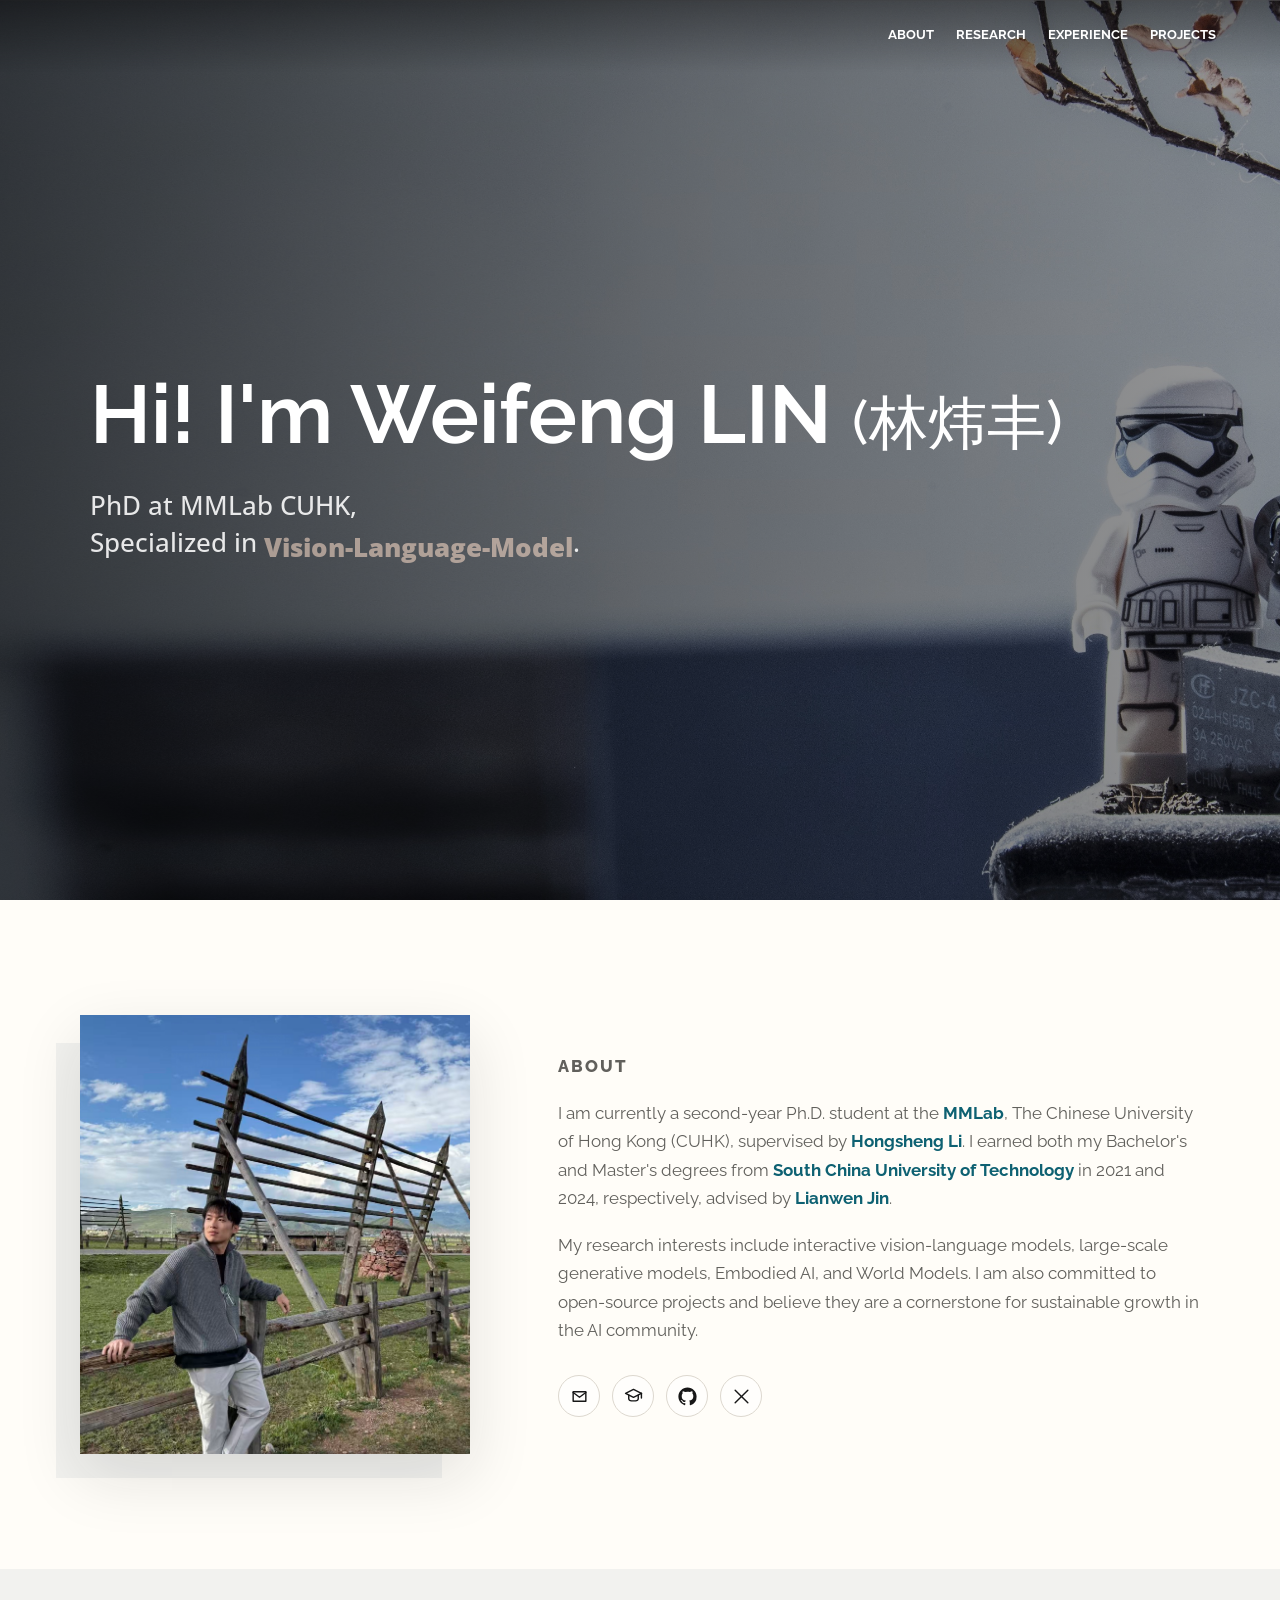
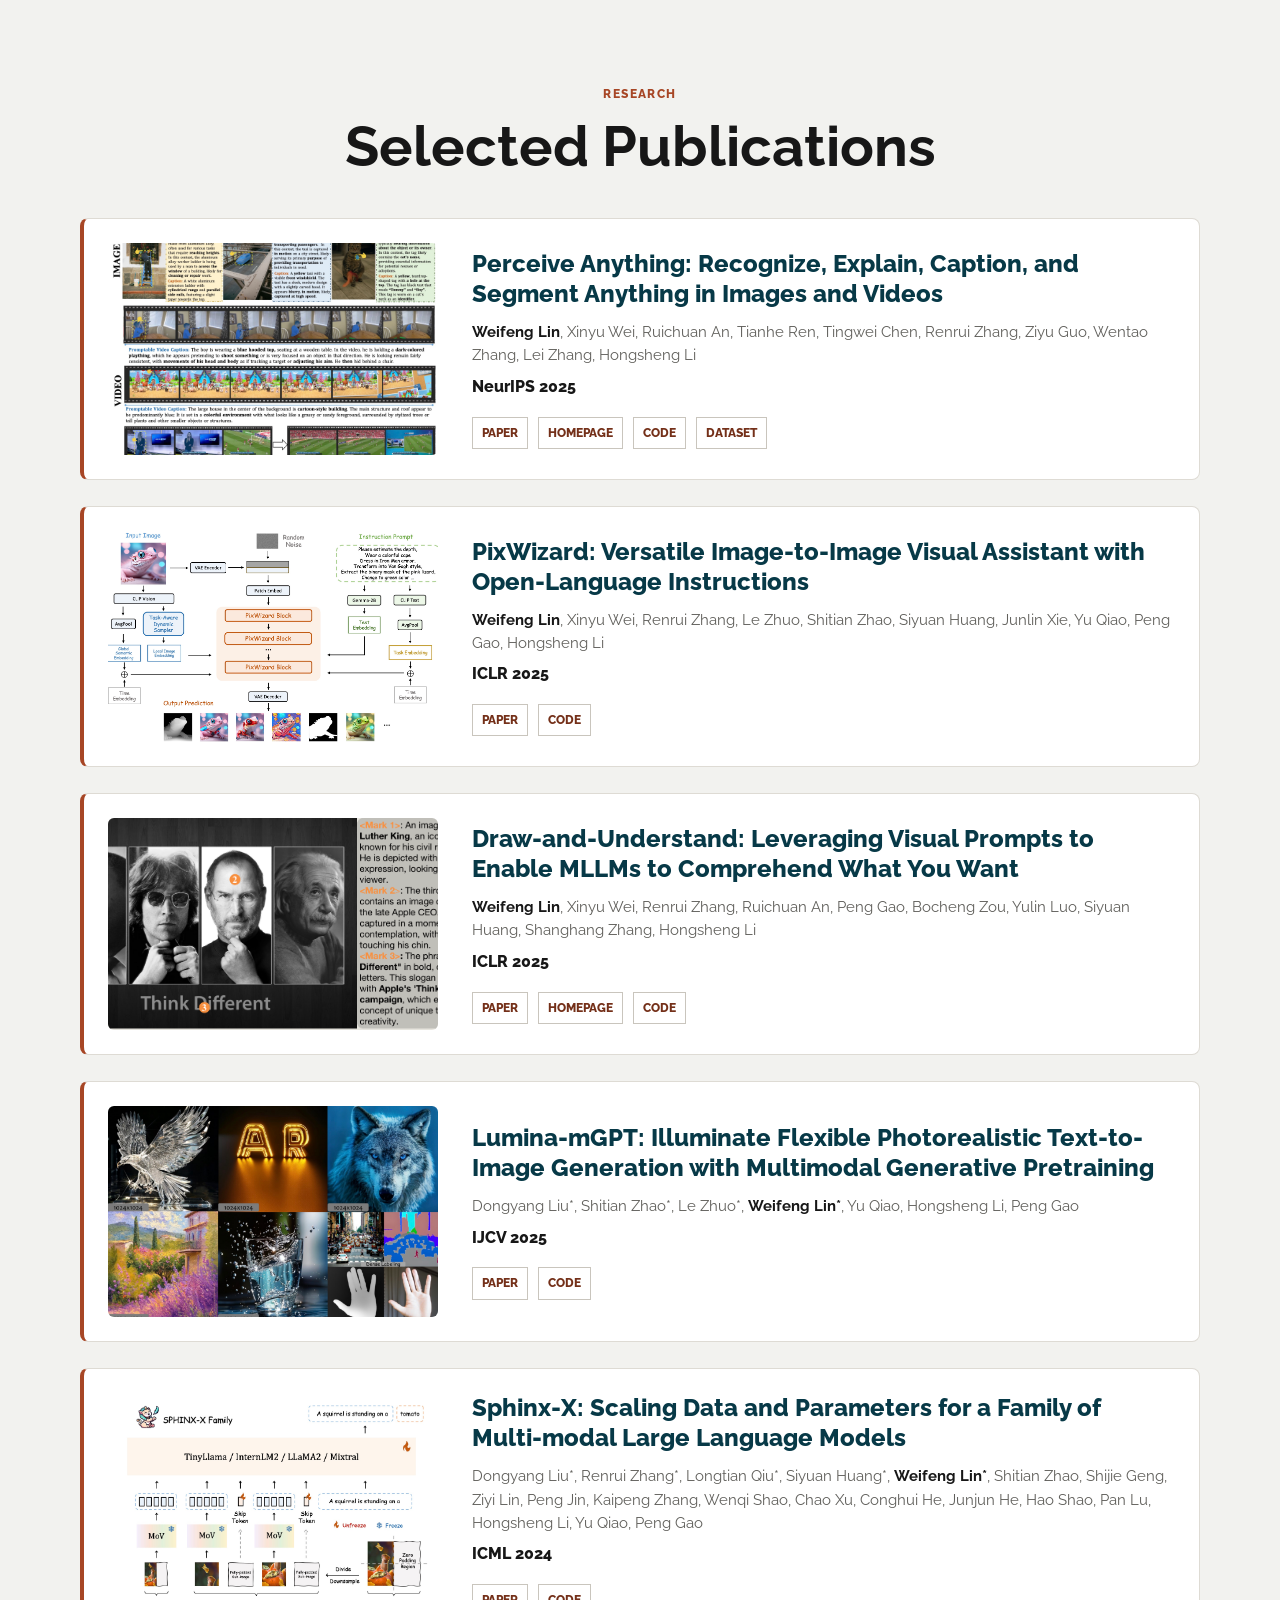
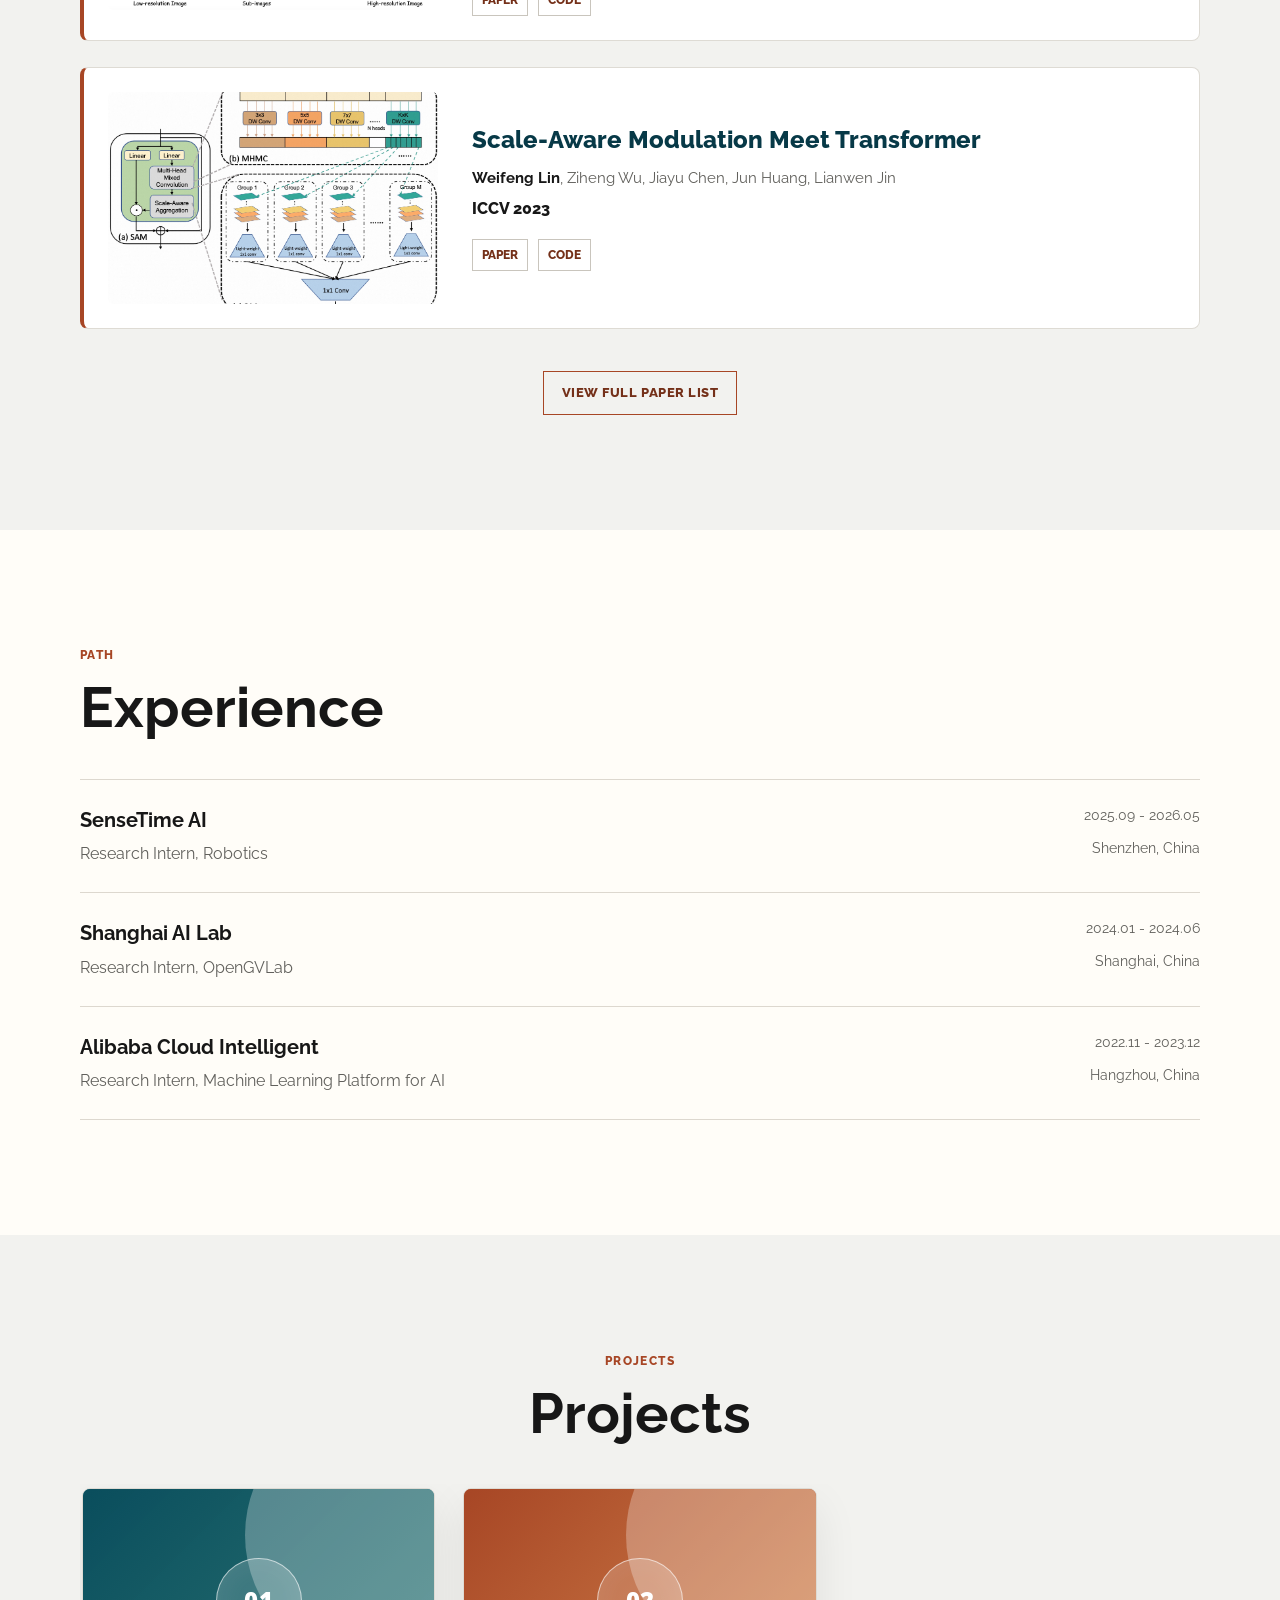
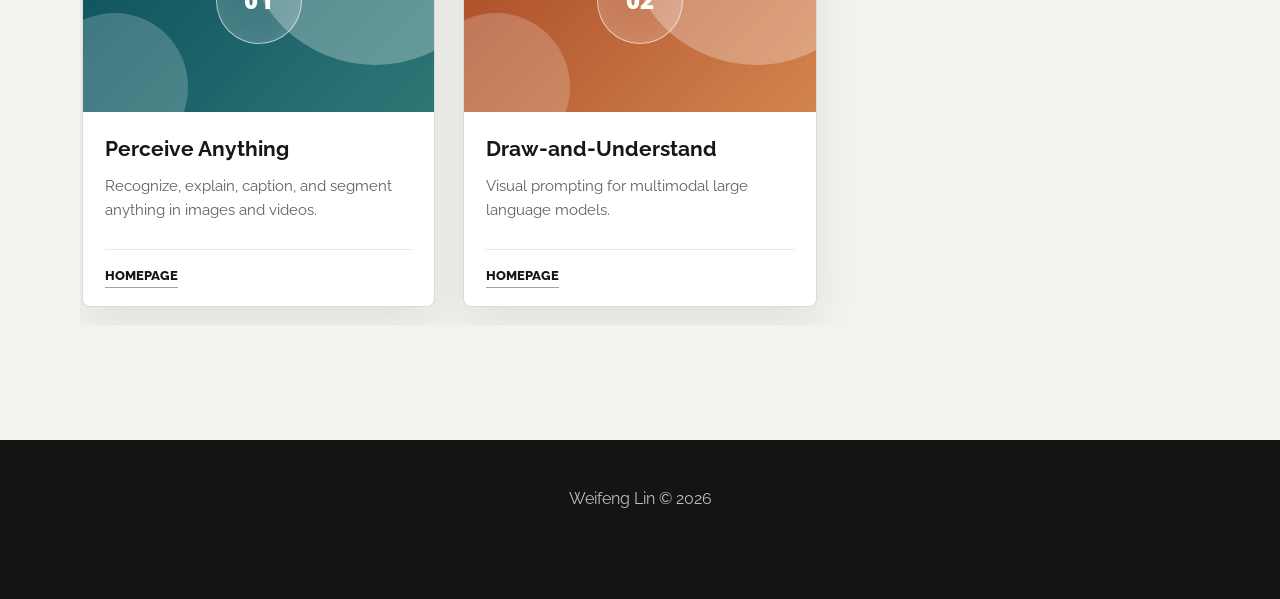
==== commit 5150d8f2: "Add Draw-and-Understand project page" ====
--- a/index.html
+++ b/index.html
@@ -168,6 +168,7 @@
               <p class="venue">ICLR 2025</p>
               <div class="paper-links">
                 <a href="https://arxiv.org/abs/2403.20271">Paper</a>
+                <a href="draw-and-understand/index.html">Homepage</a>
                 <a href="https://github.com/AFeng-x/Draw-and-Understand">Code</a>
               </div>
             </div>
@@ -302,14 +303,14 @@
           </article>
 
           <article class="project-card">
-            <a class="project-visual project-visual-dnu" href="https://draw-and-understand.github.io/" aria-label="Draw-and-Understand homepage">
+            <a class="project-visual project-visual-dnu" href="draw-and-understand/index.html" aria-label="Draw-and-Understand homepage">
               <span class="project-number">02</span>
             </a>
             <div class="project-content">
-              <h3><a href="https://draw-and-understand.github.io/">Draw-and-Understand</a></h3>
+              <h3><a href="draw-and-understand/index.html">Draw-and-Understand</a></h3>
               <p>Visual prompting for multimodal large language models.</p>
               <div class="project-meta">
-                <a href="https://draw-and-understand.github.io/">Homepage</a>
+                <a href="draw-and-understand/index.html">Homepage</a>
               </div>
             </div>
           </article>
@@ -374,7 +375,7 @@
     document.querySelectorAll('.site-nav a[href^="#"]').forEach((link) => {
       link.addEventListener("click", (event) => {
         const hash = link.getAttribute("href");
-        if (scrollToHash(hash, false)) {
+        if (scrollToHash(hash, true)) {
           event.preventDefault();
           window.history.pushState(null, "", hash);
           updateNav();
